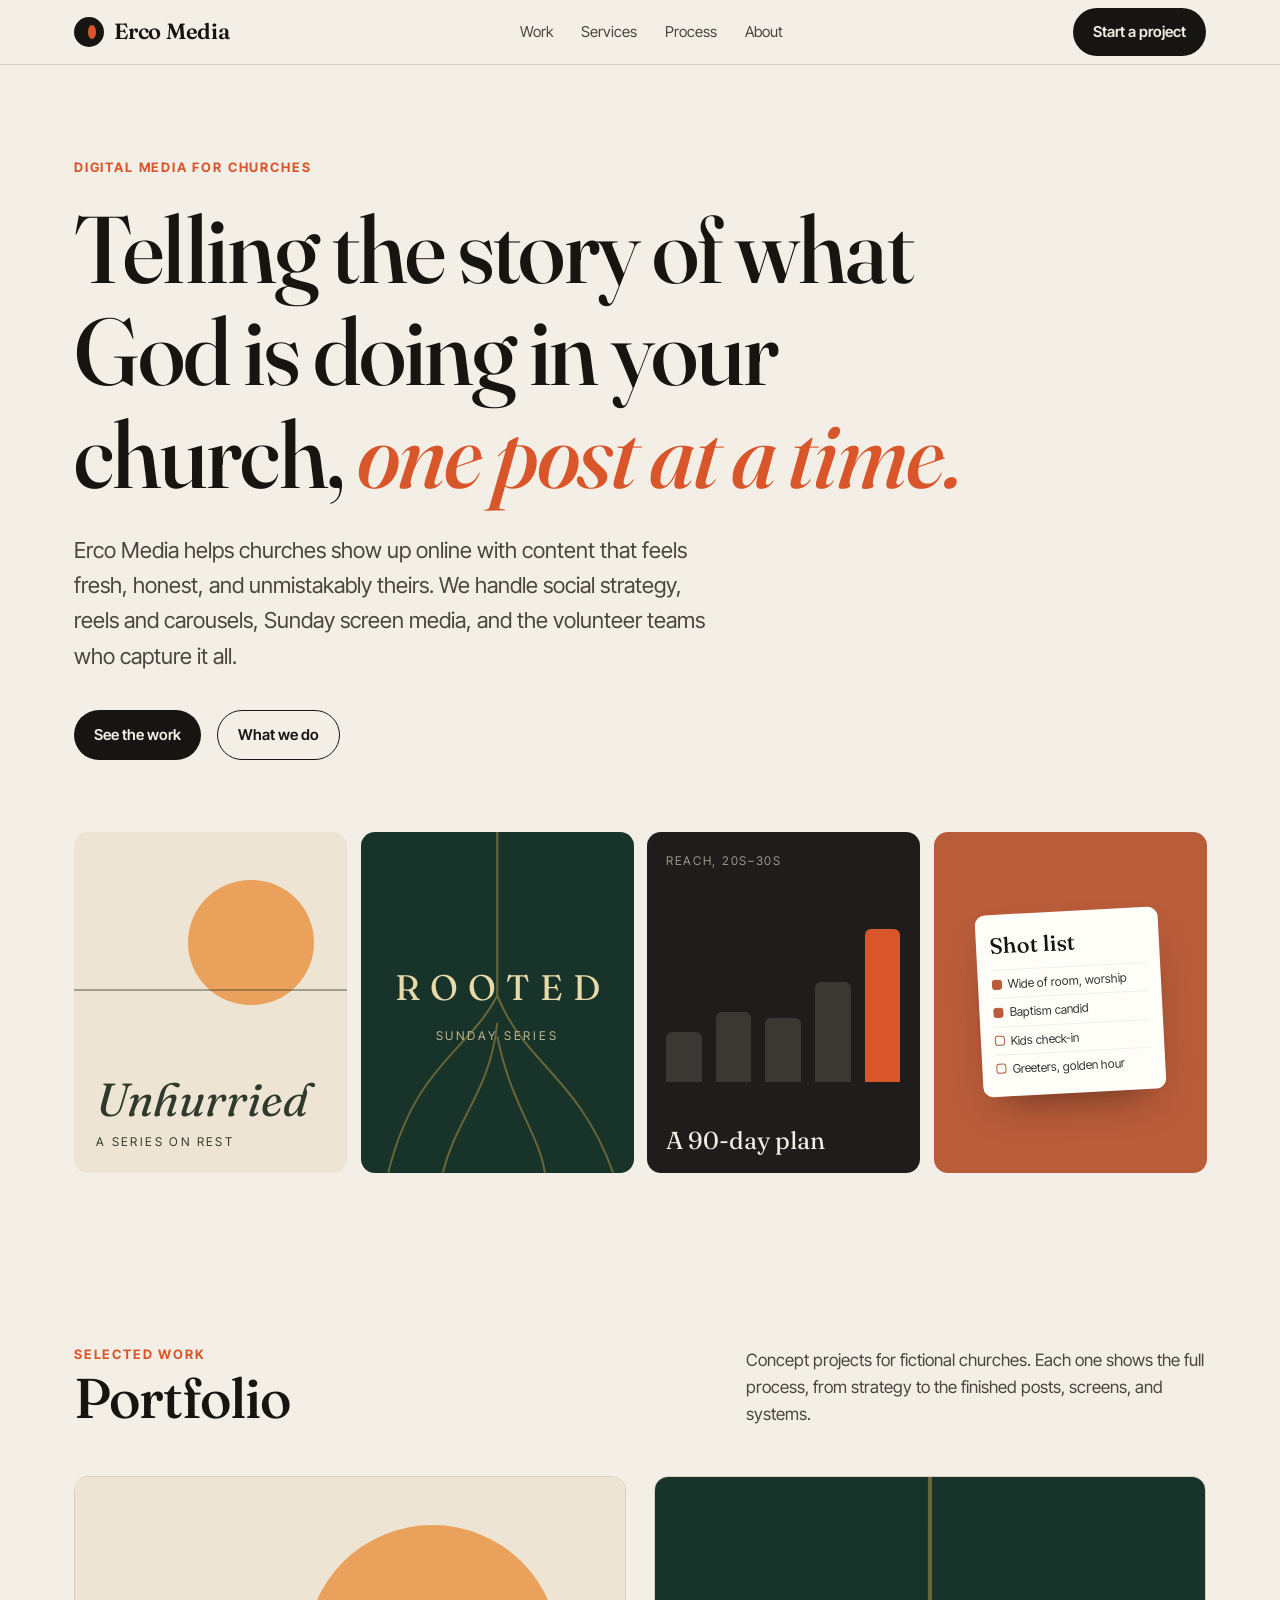
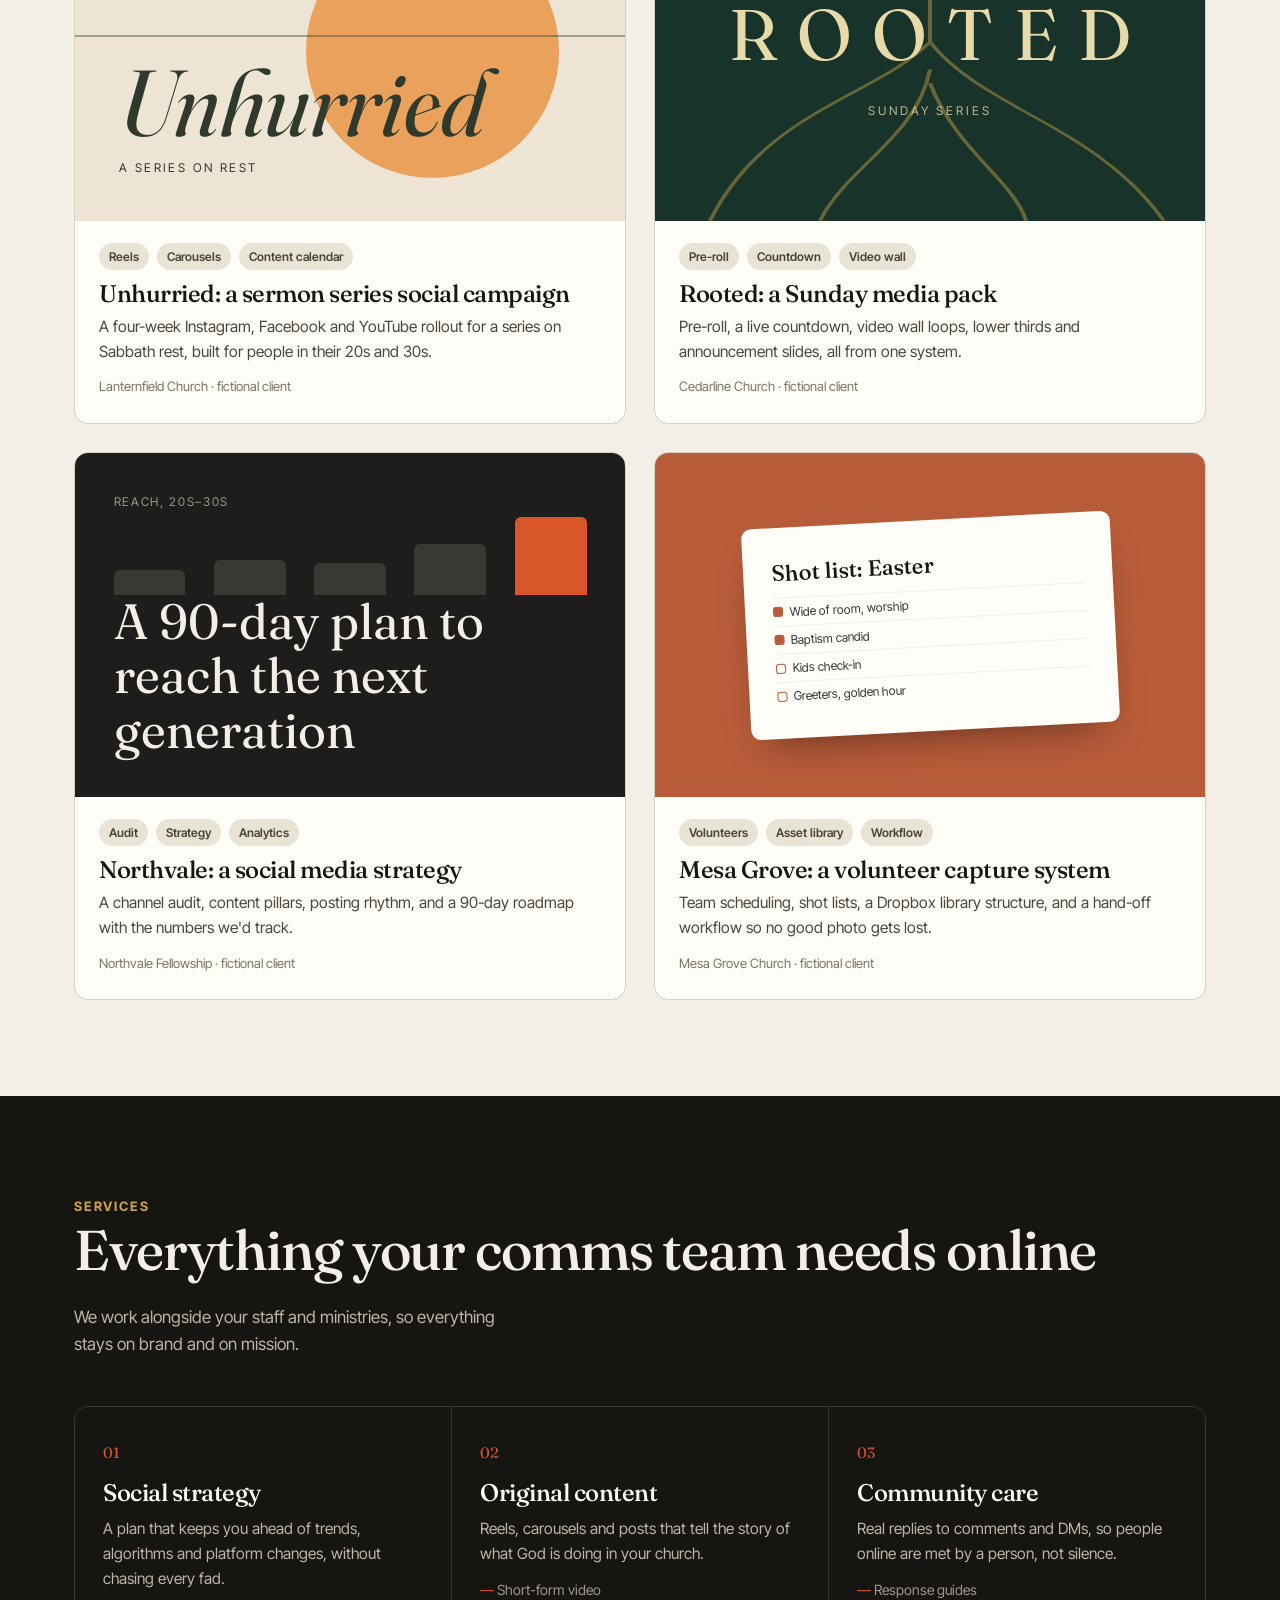
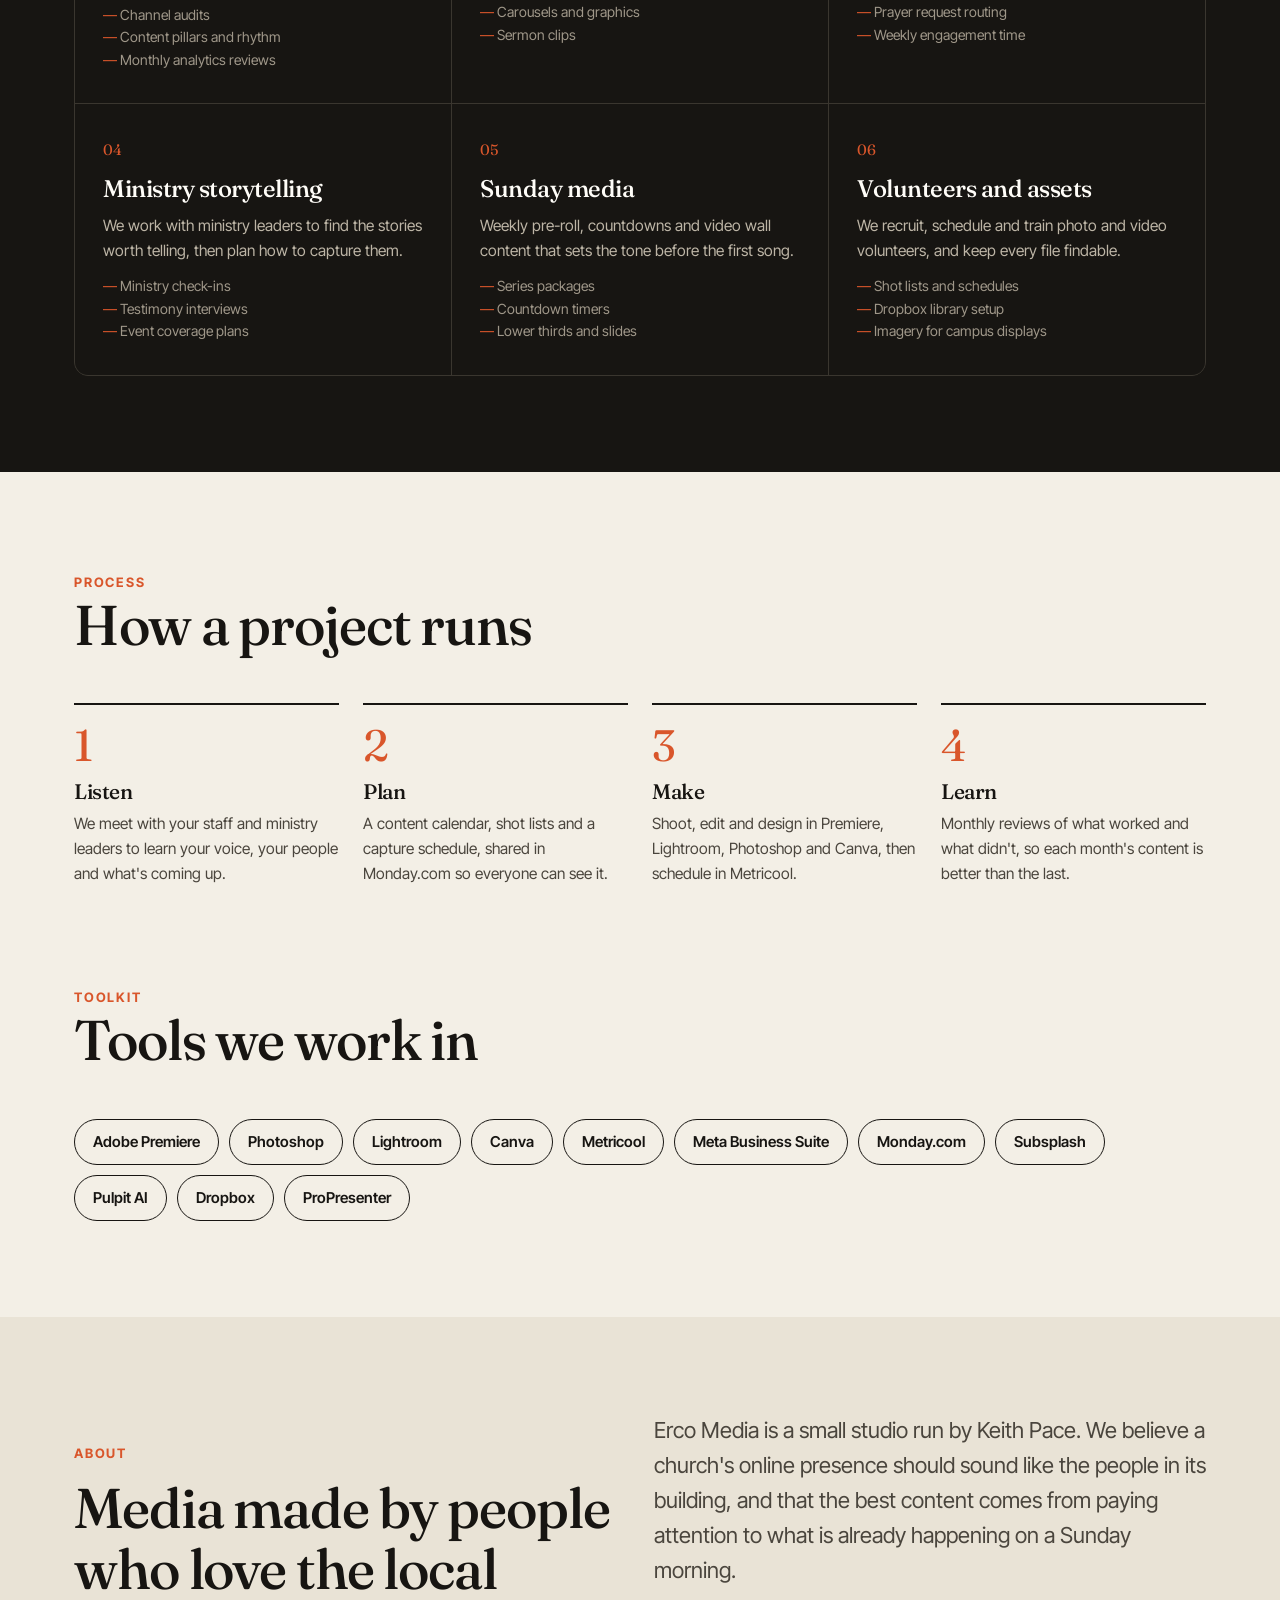
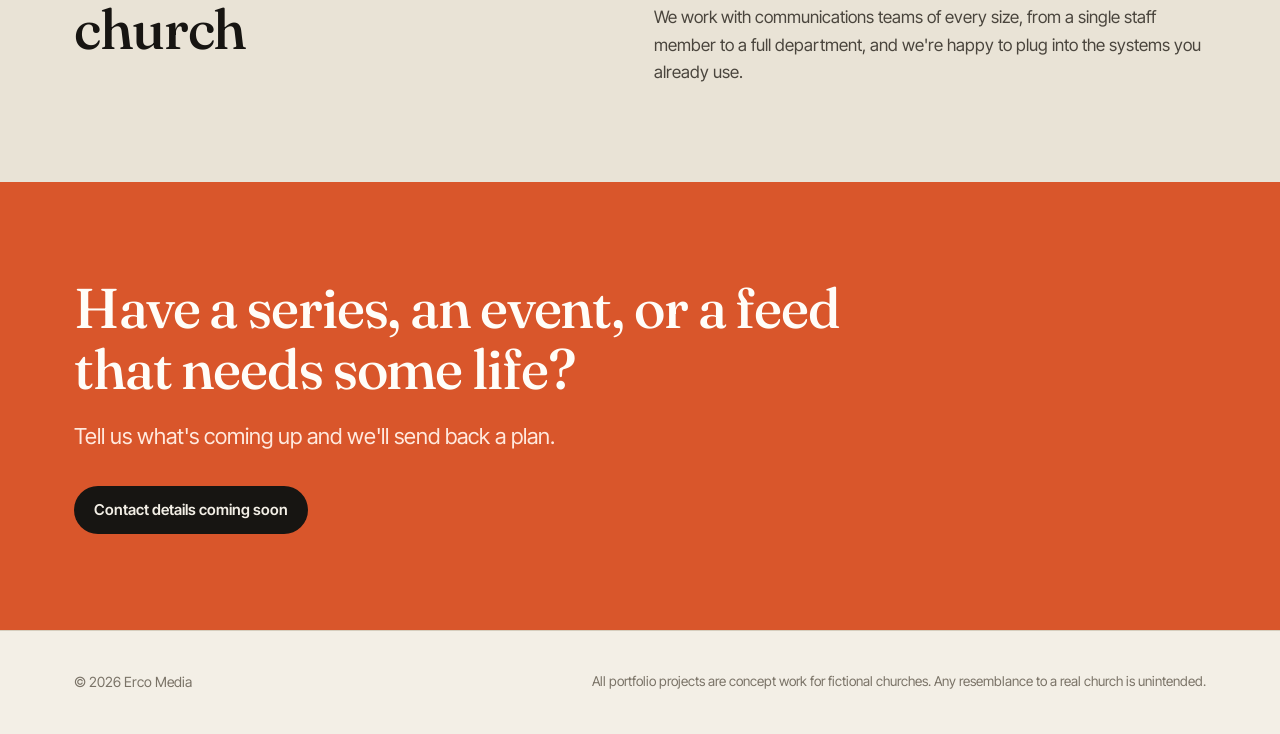
==== index.html @ a0b57ded "Add files via upload" ====
<!doctype html>
<html lang="en">
<head>
<meta charset="utf-8">
<meta name="viewport" content="width=device-width, initial-scale=1">
<title>Erco Media — Digital Media for Churches</title>
<meta name="description" content="Erco Media is a church digital media studio: social strategy, reels and carousels, Sunday screen media, photography, and volunteer capture teams.">
<link rel="preconnect" href="https://fonts.googleapis.com">
<link rel="preconnect" href="https://fonts.gstatic.com" crossorigin>
<link href="https://fonts.googleapis.com/css2?family=Fraunces:ital,opsz,wght@0,9..144,300..700;1,9..144,300..700&family=Inter+Tight:wght@400;500;600;700&display=swap" rel="stylesheet">
<link rel="stylesheet" href="styles.css">
<style>
/* thumbnail art */
.art-unhurried{background:#EDE4D3;display:flex;flex-direction:column;justify-content:flex-end;padding:8%;color:#2F3A2C}
.art-unhurried .sun{position:absolute;width:46%;aspect-ratio:1;border-radius:50%;background:#E9A15B;top:14%;right:12%}
.art-unhurried .hz{position:absolute;left:0;right:0;top:46%;height:2px;background:#2F3A2C;opacity:.4}
.hero-strip .tile,.card .thumb{container-type:inline-size}
.art-unhurried .t{font-family:var(--serif);font-style:italic;font-size:17cqw;line-height:1;position:relative}
.art-unhurried small{font-size:12px;letter-spacing:.2em;text-transform:uppercase;position:relative;margin-top:8px}

.art-rooted{background:#18332A;color:#E8D9A8;display:flex;align-items:center;justify-content:center;flex-direction:column}
.art-rooted .t{font-family:var(--serif);font-size:13cqw;letter-spacing:.28em;padding-left:.28em;position:relative}
.art-rooted svg{position:absolute;inset:0;width:100%;height:100%;opacity:.45}
.art-rooted small{position:relative;font-size:12px;letter-spacing:.24em;text-transform:uppercase;opacity:.8;margin-top:10px}

.art-strategy{background:#1E1D1B;color:#F3EFE6;padding:7%;display:flex;flex-direction:column;justify-content:space-between}
.art-strategy .bars{display:flex;align-items:flex-end;gap:6%;height:55%}
.art-strategy .bars i{flex:1;background:#3A3833;border-radius:6px 6px 0 0}
.art-strategy .bars i.hi{background:var(--ember)}
.art-strategy .t{font-family:var(--serif);font-size:9cqw;line-height:1.1}
.art-strategy small{color:#9F9789;font-size:12px;letter-spacing:.14em;text-transform:uppercase}

.art-capture{background:#B95C3A;padding:7%;display:flex;align-items:center;justify-content:center}
.art-capture .sheet{background:#FFFDF8;border-radius:10px;width:78%;padding:6%;transform:rotate(-3deg);box-shadow:0 20px 40px -20px rgba(0,0,0,.5);font-size:clamp(9px,1vw,12px);color:#333}
.art-capture .sheet b{display:block;font-family:var(--serif);font-size:clamp(14px,1.8vw,22px);font-weight:500;margin-bottom:6px;color:#171512}
.art-capture .row{display:flex;gap:6px;align-items:center;padding:4px 0;border-top:1px solid #eee}
.art-capture .box{width:10px;height:10px;border:1.5px solid #B95C3A;border-radius:3px;flex:none}
.art-capture .box.on{background:#B95C3A}
.hero-strip .tile .art-unhurried,.hero-strip .tile .art-rooted,.hero-strip .tile .art-strategy,.hero-strip .tile .art-capture,
.card .thumb>div{position:absolute;inset:0}
</style>
</head>
<body>

<nav class="nav">
  <div class="wrap">
    <a class="logo" href="index.html"><span class="logo-mark"></span>Erco Media</a>
    <ul class="nav-links">
      <li><a href="#work">Work</a></li>
      <li><a href="#services">Services</a></li>
      <li><a href="#process">Process</a></li>
      <li><a href="#about">About</a></li>
    </ul>
    <a class="btn" href="#contact">Start a project</a>
  </div>
</nav>

<header class="hero">
  <div class="wrap">
    <span class="eyebrow">Digital media for churches</span>
    <h1>Telling the story of what God is doing in your church, <em class="ital">one post at a time.</em></h1>
    <p class="lede">Erco Media helps churches show up online with content that feels fresh, honest, and unmistakably theirs. We handle social strategy, reels and carousels, Sunday screen media, and the volunteer teams who capture it all.</p>
    <div class="hero-row">
      <a class="btn" href="#work">See the work</a>
      <a class="btn ghost" href="#services">What we do</a>
    </div>

    <div class="hero-strip" aria-hidden="true">
      <div class="tile"><div class="art-unhurried"><span class="sun"></span><span class="hz"></span><span class="t">Unhurried</span><small>A series on rest</small></div></div>
      <div class="tile"><div class="art-rooted"><svg viewBox="0 0 200 250" preserveAspectRatio="none"><path d="M100 0 V120 M100 120 C80 160 40 170 20 250 M100 120 C120 170 160 180 185 250 M100 140 C95 190 70 210 60 250 M100 150 C110 200 130 220 135 250" stroke="#C9A24A" fill="none" stroke-width="1.5"/></svg><span class="t">ROOTED</span><small>Sunday series</small></div></div>
      <div class="tile"><div class="art-strategy"><small>Reach, 20s–30s</small><div class="bars"><i style="height:30%"></i><i style="height:42%"></i><i style="height:38%"></i><i style="height:60%"></i><i class="hi" style="height:92%"></i></div><span class="t">A 90-day plan</span></div></div>
      <div class="tile"><div class="art-capture"><div class="sheet"><b>Shot list</b><div class="row"><span class="box on"></span>Wide of room, worship</div><div class="row"><span class="box on"></span>Baptism candid</div><div class="row"><span class="box"></span>Kids check-in</div><div class="row"><span class="box"></span>Greeters, golden hour</div></div></div></div>
    </div>
  </div>
</header>

<section id="work">
  <div class="wrap">
    <div class="sec-head">
      <div>
        <span class="eyebrow">Selected work</span>
        <h2>Portfolio</h2>
      </div>
      <p>Concept projects for fictional churches. Each one shows the full process, from strategy to the finished posts, screens, and systems.</p>
    </div>

    <div class="work-grid">
      <a class="card" href="unhurried.html">
        <div class="thumb"><div class="art-unhurried"><span class="sun"></span><span class="hz"></span><span class="t">Unhurried</span><small>A series on rest</small></div></div>
        <div class="body">
          <div class="tags"><span class="tag">Reels</span><span class="tag">Carousels</span><span class="tag">Content calendar</span></div>
          <h3>Unhurried: a sermon series social campaign</h3>
          <p>A four-week Instagram, Facebook and YouTube rollout for a series on Sabbath rest, built for people in their 20s and 30s.</p>
          <p class="client">Lanternfield Church · fictional client</p>
        </div>
      </a>
      <a class="card" href="rooted.html">
        <div class="thumb"><div class="art-rooted"><svg viewBox="0 0 200 250" preserveAspectRatio="none"><path d="M100 0 V120 M100 120 C80 160 40 170 20 250 M100 120 C120 170 160 180 185 250 M100 140 C95 190 70 210 60 250 M100 150 C110 200 130 220 135 250" stroke="#C9A24A" fill="none" stroke-width="1.5"/></svg><span class="t">ROOTED</span><small>Sunday series</small></div></div>
        <div class="body">
          <div class="tags"><span class="tag">Pre-roll</span><span class="tag">Countdown</span><span class="tag">Video wall</span></div>
          <h3>Rooted: a Sunday media pack</h3>
          <p>Pre-roll, a live countdown, video wall loops, lower thirds and announcement slides, all from one system.</p>
          <p class="client">Cedarline Church · fictional client</p>
        </div>
      </a>
      <a class="card" href="northvale-strategy.html">
        <div class="thumb"><div class="art-strategy"><small>Reach, 20s–30s</small><div class="bars"><i style="height:30%"></i><i style="height:42%"></i><i style="height:38%"></i><i style="height:60%"></i><i class="hi" style="height:92%"></i></div><span class="t">A 90-day plan to reach the next generation</span></div></div>
        <div class="body">
          <div class="tags"><span class="tag">Audit</span><span class="tag">Strategy</span><span class="tag">Analytics</span></div>
          <h3>Northvale: a social media strategy</h3>
          <p>A channel audit, content pillars, posting rhythm, and a 90-day roadmap with the numbers we'd track.</p>
          <p class="client">Northvale Fellowship · fictional client</p>
        </div>
      </a>
      <a class="card" href="mesa-grove-capture.html">
        <div class="thumb"><div class="art-capture"><div class="sheet"><b>Shot list: Easter</b><div class="row"><span class="box on"></span>Wide of room, worship</div><div class="row"><span class="box on"></span>Baptism candid</div><div class="row"><span class="box"></span>Kids check-in</div><div class="row"><span class="box"></span>Greeters, golden hour</div></div></div></div>
        <div class="body">
          <div class="tags"><span class="tag">Volunteers</span><span class="tag">Asset library</span><span class="tag">Workflow</span></div>
          <h3>Mesa Grove: a volunteer capture system</h3>
          <p>Team scheduling, shot lists, a Dropbox library structure, and a hand-off workflow so no good photo gets lost.</p>
          <p class="client">Mesa Grove Church · fictional client</p>
        </div>
      </a>
    </div>
  </div>
</section>

<section id="services" class="services">
  <div class="wrap">
    <div class="sec-head">
      <div>
        <span class="eyebrow">Services</span>
        <h2>Everything your comms team needs online</h2>
      </div>
      <p>We work alongside your staff and ministries, so everything stays on brand and on mission.</p>
    </div>
    <div class="svc-grid">
      <div class="svc"><span class="num">01</span><h3>Social strategy</h3><p>A plan that keeps you ahead of trends, algorithms and platform changes, without chasing every fad.</p><ul><li>Channel audits</li><li>Content pillars and rhythm</li><li>Monthly analytics reviews</li></ul></div>
      <div class="svc"><span class="num">02</span><h3>Original content</h3><p>Reels, carousels and posts that tell the story of what God is doing in your church.</p><ul><li>Short-form video</li><li>Carousels and graphics</li><li>Sermon clips</li></ul></div>
      <div class="svc"><span class="num">03</span><h3>Community care</h3><p>Real replies to comments and DMs, so people online are met by a person, not silence.</p><ul><li>Response guides</li><li>Prayer request routing</li><li>Weekly engagement time</li></ul></div>
      <div class="svc"><span class="num">04</span><h3>Ministry storytelling</h3><p>We work with ministry leaders to find the stories worth telling, then plan how to capture them.</p><ul><li>Ministry check-ins</li><li>Testimony interviews</li><li>Event coverage plans</li></ul></div>
      <div class="svc"><span class="num">05</span><h3>Sunday media</h3><p>Weekly pre-roll, countdowns and video wall content that sets the tone before the first song.</p><ul><li>Series packages</li><li>Countdown timers</li><li>Lower thirds and slides</li></ul></div>
      <div class="svc"><span class="num">06</span><h3>Volunteers and assets</h3><p>We recruit, schedule and train photo and video volunteers, and keep every file findable.</p><ul><li>Shot lists and schedules</li><li>Dropbox library setup</li><li>Imagery for campus displays</li></ul></div>
    </div>
  </div>
</section>

<section id="process">
  <div class="wrap">
    <div class="sec-head">
      <div>
        <span class="eyebrow">Process</span>
        <h2>How a project runs</h2>
      </div>
    </div>
    <div class="steps">
      <div class="step"><b>1</b><h3>Listen</h3><p>We meet with your staff and ministry leaders to learn your voice, your people and what's coming up.</p></div>
      <div class="step"><b>2</b><h3>Plan</h3><p>A content calendar, shot lists and a capture schedule, shared in Monday.com so everyone can see it.</p></div>
      <div class="step"><b>3</b><h3>Make</h3><p>Shoot, edit and design in Premiere, Lightroom, Photoshop and Canva, then schedule in Metricool.</p></div>
      <div class="step"><b>4</b><h3>Learn</h3><p>Monthly reviews of what worked and what didn't, so each month's content is better than the last.</p></div>
    </div>
  </div>
</section>

<section style="padding-top:0">
  <div class="wrap">
    <div class="sec-head"><div><span class="eyebrow">Toolkit</span><h2>Tools we work in</h2></div></div>
    <div class="tools">
      <span class="tool">Adobe Premiere</span><span class="tool">Photoshop</span><span class="tool">Lightroom</span><span class="tool">Canva</span><span class="tool">Metricool</span><span class="tool">Meta Business Suite</span><span class="tool">Monday.com</span><span class="tool">Subsplash</span><span class="tool">Pulpit AI</span><span class="tool">Dropbox</span><span class="tool">ProPresenter</span>
    </div>
  </div>
</section>

<section id="about" style="background:var(--paper-2)">
  <div class="wrap two" style="align-items:center">
    <div>
      <span class="eyebrow">About</span>
      <h2 style="margin-top:12px">Media made by people who love the local church</h2>
    </div>
    <div>
      <p class="lede">Erco Media is a small studio run by Keith Pace. We believe a church's online presence should sound like the people in its building, and that the best content comes from paying attention to what is already happening on a Sunday morning.</p>
      <p style="margin-top:16px;color:var(--ink-2)">We work with communications teams of every size, from a single staff member to a full department, and we're happy to plug into the systems you already use.</p>
    </div>
  </div>
</section>

<section id="contact" class="contact">
  <div class="wrap">
    <h2>Have a series, an event, or a feed that needs some life?</h2>
    <p class="lede" style="color:#FFE9DE;margin:20px 0 32px">Tell us what's coming up and we'll send back a plan.</p>
    <a class="btn" href="#contact">Contact details coming soon</a>
  </div>
</section>

<footer>
  <div class="wrap">
    <span>© 2026 Erco Media</span>
    <p class="disclaimer">All portfolio projects are concept work for fictional churches. Any resemblance to a real church is unintended.</p>
  </div>
</footer>

</body>
</html>
---- styles.css ----
/* Erco Media — shared styles */
:root{
  --paper:#F3EFE6;
  --paper-2:#E9E3D6;
  --ink:#171512;
  --ink-2:#4A453D;
  --muted:#7A7367;
  --line:#D6CEBE;
  --ember:#D9562B;
  --ember-dk:#B3401B;
  --teal:#1F4E4A;
  --gold:#C9A24A;
  --white:#FFFDF8;
  --serif:"Fraunces", Georgia, "Times New Roman", serif;
  --sans:"Inter Tight", "Inter", system-ui, -apple-system, "Segoe UI", sans-serif;
  --max:1180px;
  --r:14px;
}
*{box-sizing:border-box;margin:0;padding:0}
html{scroll-behavior:smooth}
body{background:var(--paper);color:var(--ink);font-family:var(--sans);font-size:17px;line-height:1.6;-webkit-font-smoothing:antialiased;overflow-x:hidden}
img,svg{display:block;max-width:100%}
a{color:inherit}
.wrap{max-width:var(--max);margin:0 auto;padding:0 24px}
@media (max-width:600px){.wrap{padding:0 16px}}

/* nav */
.nav{position:sticky;top:0;z-index:50;background:rgba(243,239,230,.92);backdrop-filter:blur(8px);border-bottom:1px solid var(--line)}
.nav .wrap{display:flex;align-items:center;justify-content:space-between;height:64px;gap:16px}
.logo{display:flex;align-items:center;gap:10px;text-decoration:none;font-family:var(--serif);font-weight:600;font-size:22px;letter-spacing:-.01em}
.logo-mark{width:30px;height:30px;border-radius:50%;background:var(--ink);position:relative;flex:none}
.logo-mark::after{content:"";position:absolute;inset:8px 8px 8px 14px;border-radius:50%;background:var(--ember)}
.nav-links{display:flex;gap:28px;list-style:none;font-size:15px}
.nav-links a{text-decoration:none;color:var(--ink-2)}
.nav-links a:hover{color:var(--ember)}
.btn{display:inline-flex;align-items:center;gap:8px;padding:12px 20px;border-radius:999px;background:var(--ink);color:var(--paper);text-decoration:none;font-weight:600;font-size:15px;border:0;cursor:pointer;transition:background .2s}
.btn:hover{background:var(--ember)}
.btn.ghost{background:transparent;color:var(--ink);border:1.5px solid var(--ink)}
.btn.ghost:hover{background:var(--ink);color:var(--paper)}
@media (max-width:760px){.nav-links{display:none}}

/* type */
.eyebrow{font-size:13px;font-weight:700;letter-spacing:.14em;text-transform:uppercase;color:var(--ember)}
h1,h2,h3{font-family:var(--serif);font-weight:500;letter-spacing:-.02em;line-height:1.08}
h1{font-size:clamp(44px,7.4vw,96px)}
h2{font-size:clamp(34px,4.6vw,56px)}
h3{font-size:24px;line-height:1.2}
.lede{font-size:clamp(18px,2vw,22px);color:var(--ink-2);max-width:640px}
em.ital{font-style:italic;color:var(--ember)}

section{padding:96px 0}
@media (max-width:600px){section{padding:64px 0}}
.sec-head{display:flex;justify-content:space-between;align-items:end;gap:24px;margin-bottom:48px;flex-wrap:wrap}
.sec-head p{max-width:460px;color:var(--ink-2)}

/* hero */
.hero{padding:88px 0 72px}
.hero h1{margin:18px 0 28px;max-width:980px}
.hero-row{display:flex;gap:16px;flex-wrap:wrap;margin-top:36px}
.hero-strip{margin-top:72px;display:grid;grid-template-columns:repeat(4,1fr);gap:14px}
.hero-strip .tile{aspect-ratio:4/5;border-radius:var(--r);overflow:hidden;position:relative}
@media (max-width:760px){.hero-strip{grid-template-columns:repeat(2,1fr)}}

/* services */
.services{background:var(--ink);color:var(--paper)}
.services .eyebrow{color:var(--gold)}
.services .sec-head p{color:#BDB5A6}
.svc-grid{display:grid;grid-template-columns:repeat(3,1fr);gap:1px;background:#3A362F;border:1px solid #3A362F;border-radius:var(--r);overflow:hidden}
.svc{background:var(--ink);padding:32px 28px}
.svc .num{font-family:var(--serif);color:var(--ember);font-size:15px}
.svc h3{margin:12px 0 10px;color:var(--white)}
.svc p{color:#BDB5A6;font-size:15.5px}
.svc ul{margin-top:12px;list-style:none;font-size:14px;color:#9F9789}
.svc li::before{content:"— ";color:var(--ember)}
@media (max-width:900px){.svc-grid{grid-template-columns:1fr 1fr}}
@media (max-width:600px){.svc-grid{grid-template-columns:1fr}}

/* work grid */
.work-grid{display:grid;grid-template-columns:repeat(2,1fr);gap:28px}
.card{text-decoration:none;display:block;border-radius:var(--r);overflow:hidden;background:var(--white);border:1px solid var(--line);transition:transform .25s, box-shadow .25s}
.card:hover{transform:translateY(-4px);box-shadow:0 18px 40px -20px rgba(23,21,18,.35)}
.card .thumb{aspect-ratio:16/10;position:relative;overflow:hidden}
.card .body{padding:22px 24px 26px}
.card .tags{display:flex;gap:8px;flex-wrap:wrap;margin-bottom:10px}
.tag{font-size:12px;font-weight:600;padding:4px 10px;border-radius:999px;background:var(--paper-2);color:var(--ink-2)}
.card h3{margin-bottom:6px}
.card p{color:var(--ink-2);font-size:15.5px}
.card .client{font-size:13px;color:var(--muted);margin-top:12px}
@media (max-width:800px){.work-grid{grid-template-columns:1fr}}

/* tools */
.tools{display:flex;flex-wrap:wrap;gap:10px}
.tool{padding:10px 18px;border:1.5px solid var(--ink);border-radius:999px;font-weight:600;font-size:15px}

/* process */
.steps{display:grid;grid-template-columns:repeat(4,1fr);gap:24px;counter-reset:s}
.step{border-top:2px solid var(--ink);padding-top:18px}
.step b{font-family:var(--serif);font-size:44px;font-weight:400;color:var(--ember);display:block;line-height:1}
.step h3{margin:12px 0 8px;font-size:21px}
.step p{color:var(--ink-2);font-size:15.5px}
@media (max-width:900px){.steps{grid-template-columns:1fr 1fr}}
@media (max-width:520px){.steps{grid-template-columns:1fr}}

/* contact */
.contact{background:var(--ember);color:var(--white)}
.contact h2{max-width:800px}
.contact .btn{background:var(--ink)}
.contact .btn:hover{background:var(--white);color:var(--ink)}

footer{padding:40px 0;font-size:14px;color:var(--muted);border-top:1px solid var(--line)}
footer .wrap{display:flex;justify-content:space-between;gap:16px;flex-wrap:wrap}
.disclaimer{font-size:13.5px;color:var(--muted);max-width:720px}

/* ---------- case study pages ---------- */
.case-hero{padding:72px 0 48px;border-bottom:1px solid var(--line)}
.case-hero h1{font-size:clamp(40px,6vw,76px);margin:14px 0 22px}
.back{font-size:14px;text-decoration:none;color:var(--muted)}
.back:hover{color:var(--ember)}
.meta{display:grid;grid-template-columns:repeat(4,1fr);gap:20px;margin-top:40px;padding-top:28px;border-top:1px solid var(--line)}
.meta div span{display:block;font-size:12px;font-weight:700;letter-spacing:.12em;text-transform:uppercase;color:var(--muted);margin-bottom:4px}
.meta div{font-size:15.5px}
@media (max-width:700px){.meta{grid-template-columns:1fr 1fr}}
.concept-badge{display:inline-block;margin-top:22px;font-size:13px;padding:6px 12px;border:1px dashed var(--muted);border-radius:8px;color:var(--ink-2)}

.block{padding:72px 0;border-bottom:1px solid var(--line)}
.block-head{display:grid;grid-template-columns:280px 1fr;gap:40px;margin-bottom:36px}
.block-head h2{font-size:clamp(28px,3.4vw,40px)}
.block-head p{color:var(--ink-2);max-width:620px}
@media (max-width:820px){.block-head{grid-template-columns:1fr;gap:12px}}
.note{font-size:14px;color:var(--muted);margin-top:14px}

.scroller{display:flex;gap:16px;overflow-x:auto;padding-bottom:12px;scroll-snap-type:x mandatory}
.scroller>*{scroll-snap-align:start;flex:none}

.two{display:grid;grid-template-columns:1fr 1fr;gap:28px}
.three{display:grid;grid-template-columns:repeat(3,1fr);gap:20px}
@media (max-width:820px){.two,.three{grid-template-columns:1fr}}
.panel{background:var(--white);border:1px solid var(--line);border-radius:var(--r);padding:26px}
.panel h3{font-size:20px;margin-bottom:10px}
.panel p,.panel li{font-size:15.5px;color:var(--ink-2)}
.panel ul{padding-left:18px}

table.t{width:100%;border-collapse:collapse;font-size:14.5px;background:var(--white);border-radius:var(--r);overflow:hidden}
table.t th{text-align:left;font-size:12px;letter-spacing:.1em;text-transform:uppercase;color:var(--muted);padding:12px 14px;background:var(--paper-2)}
table.t td{padding:12px 14px;border-top:1px solid var(--line);vertical-align:top}
.tbl-wrap{overflow-x:auto;border:1px solid var(--line);border-radius:var(--r)}

.next-case{padding:72px 0}
.next-case a{text-decoration:none;display:flex;justify-content:space-between;align-items:center;gap:20px;flex-wrap:wrap}
.next-case a:hover h2{color:var(--ember)}

/* phone mock */
.phone{width:280px;border-radius:38px;background:#111;padding:12px;box-shadow:0 30px 60px -30px rgba(0,0,0,.5)}
.phone-screen{border-radius:28px;overflow:hidden;background:#fff;color:#111;font-family:var(--sans)}
.ig-top{display:flex;align-items:center;gap:8px;padding:10px 12px;font-size:12.5px;font-weight:600}
.ig-av{width:26px;height:26px;border-radius:50%;flex:none}
.ig-actions{display:flex;gap:12px;padding:8px 12px 2px;font-size:18px}
.ig-cap{padding:4px 12px 14px;font-size:11.5px;line-height:1.45}
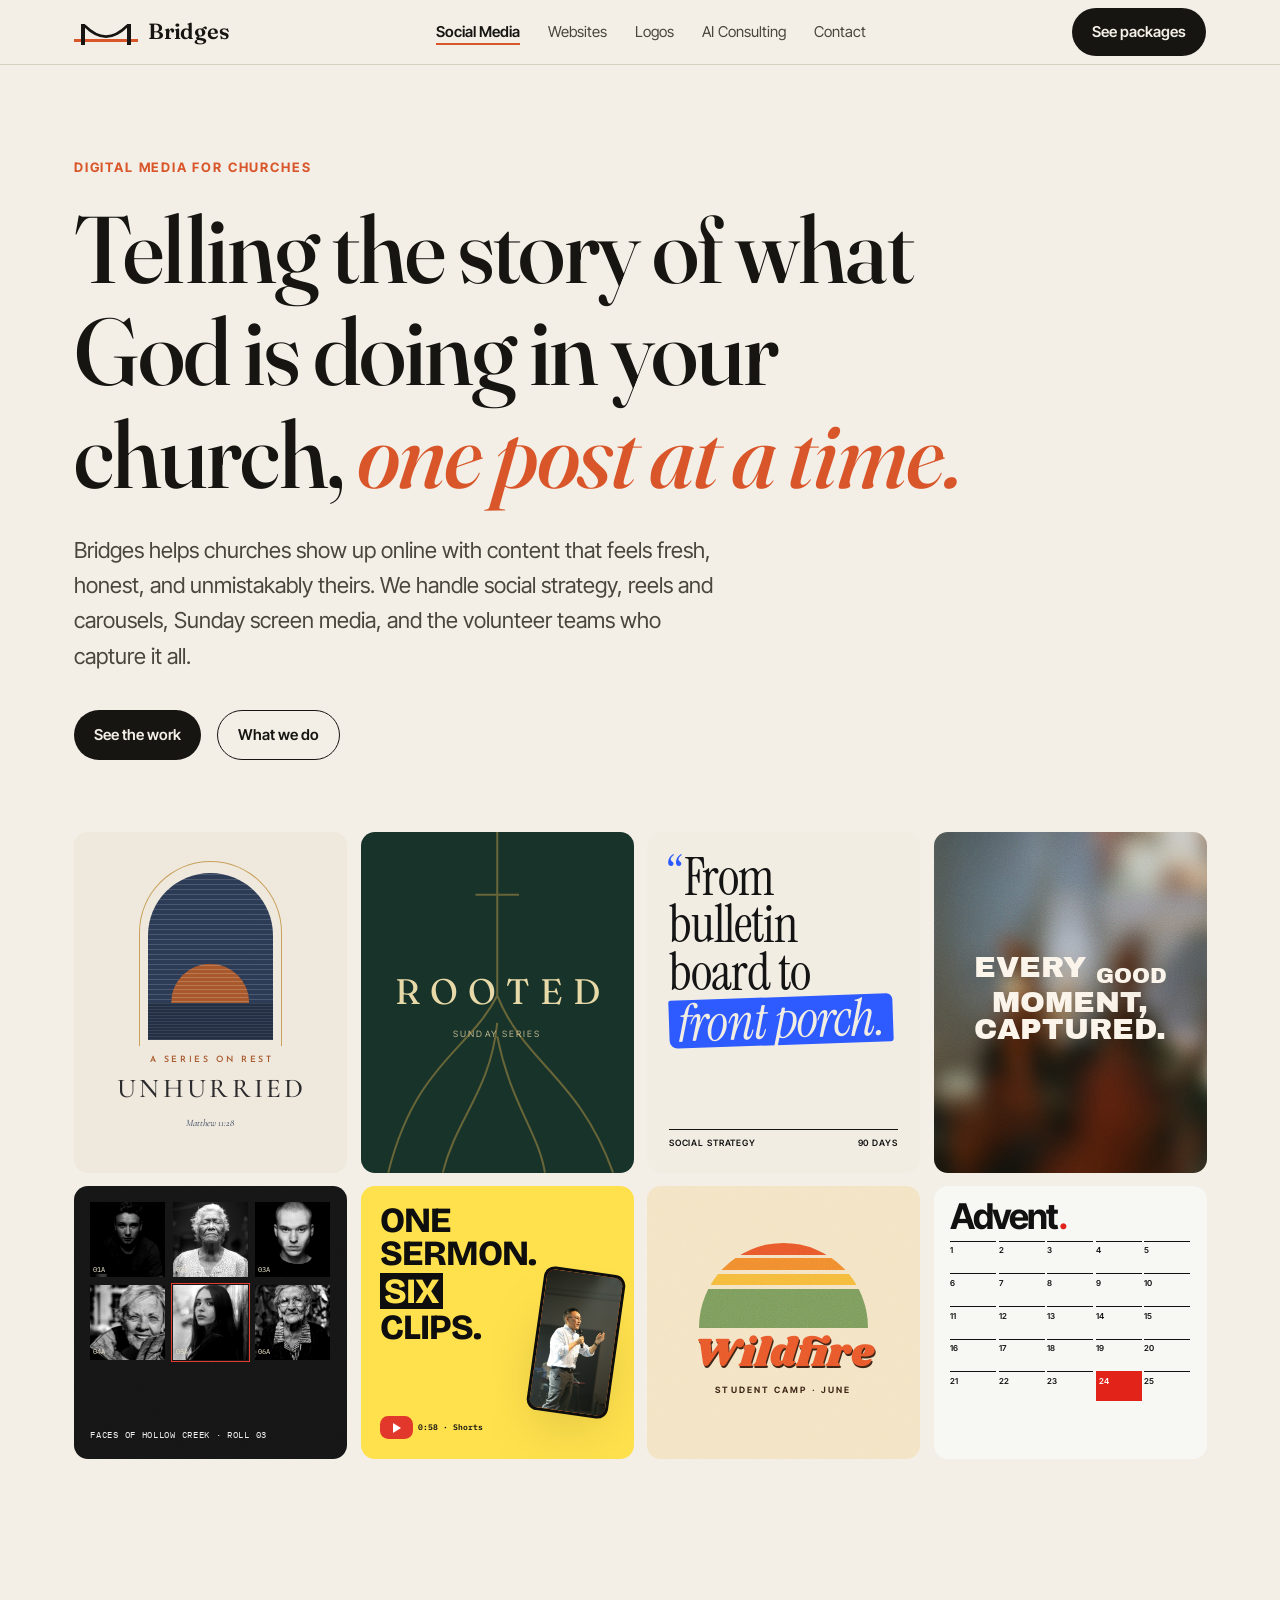
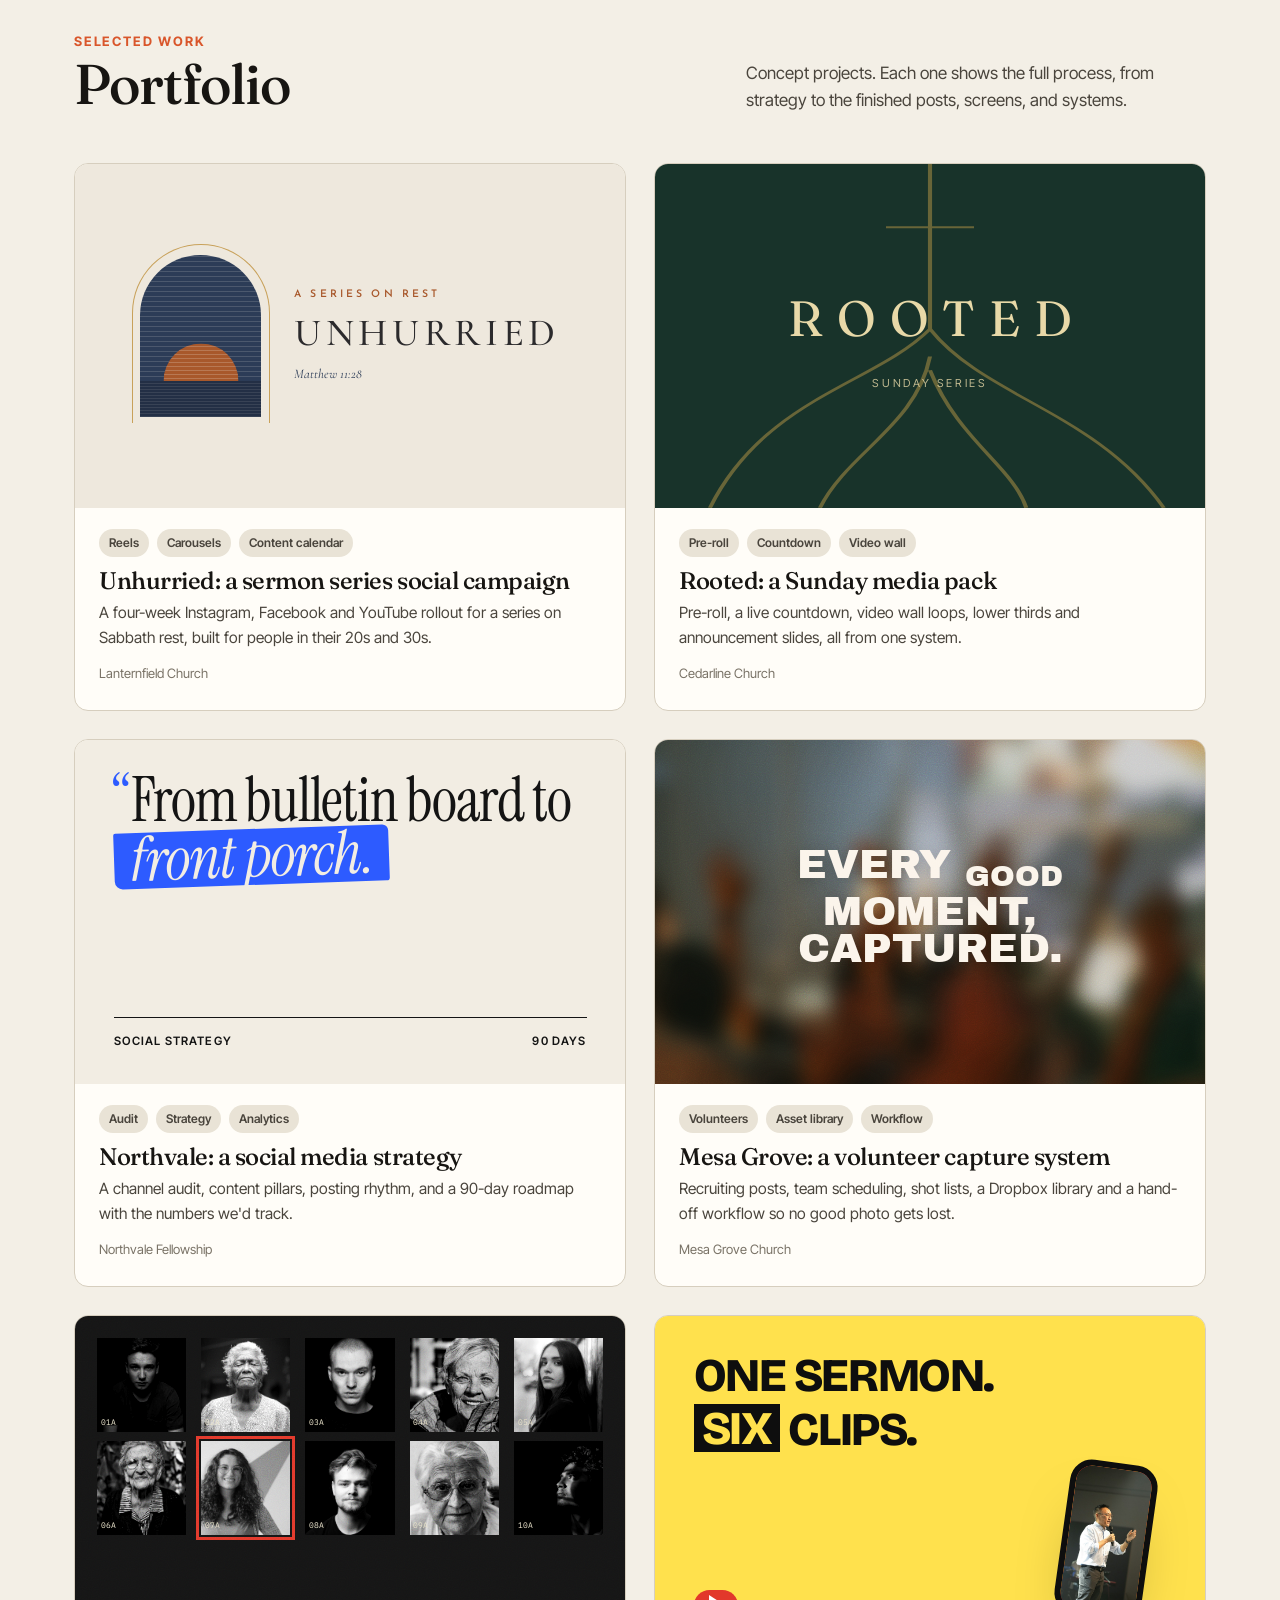
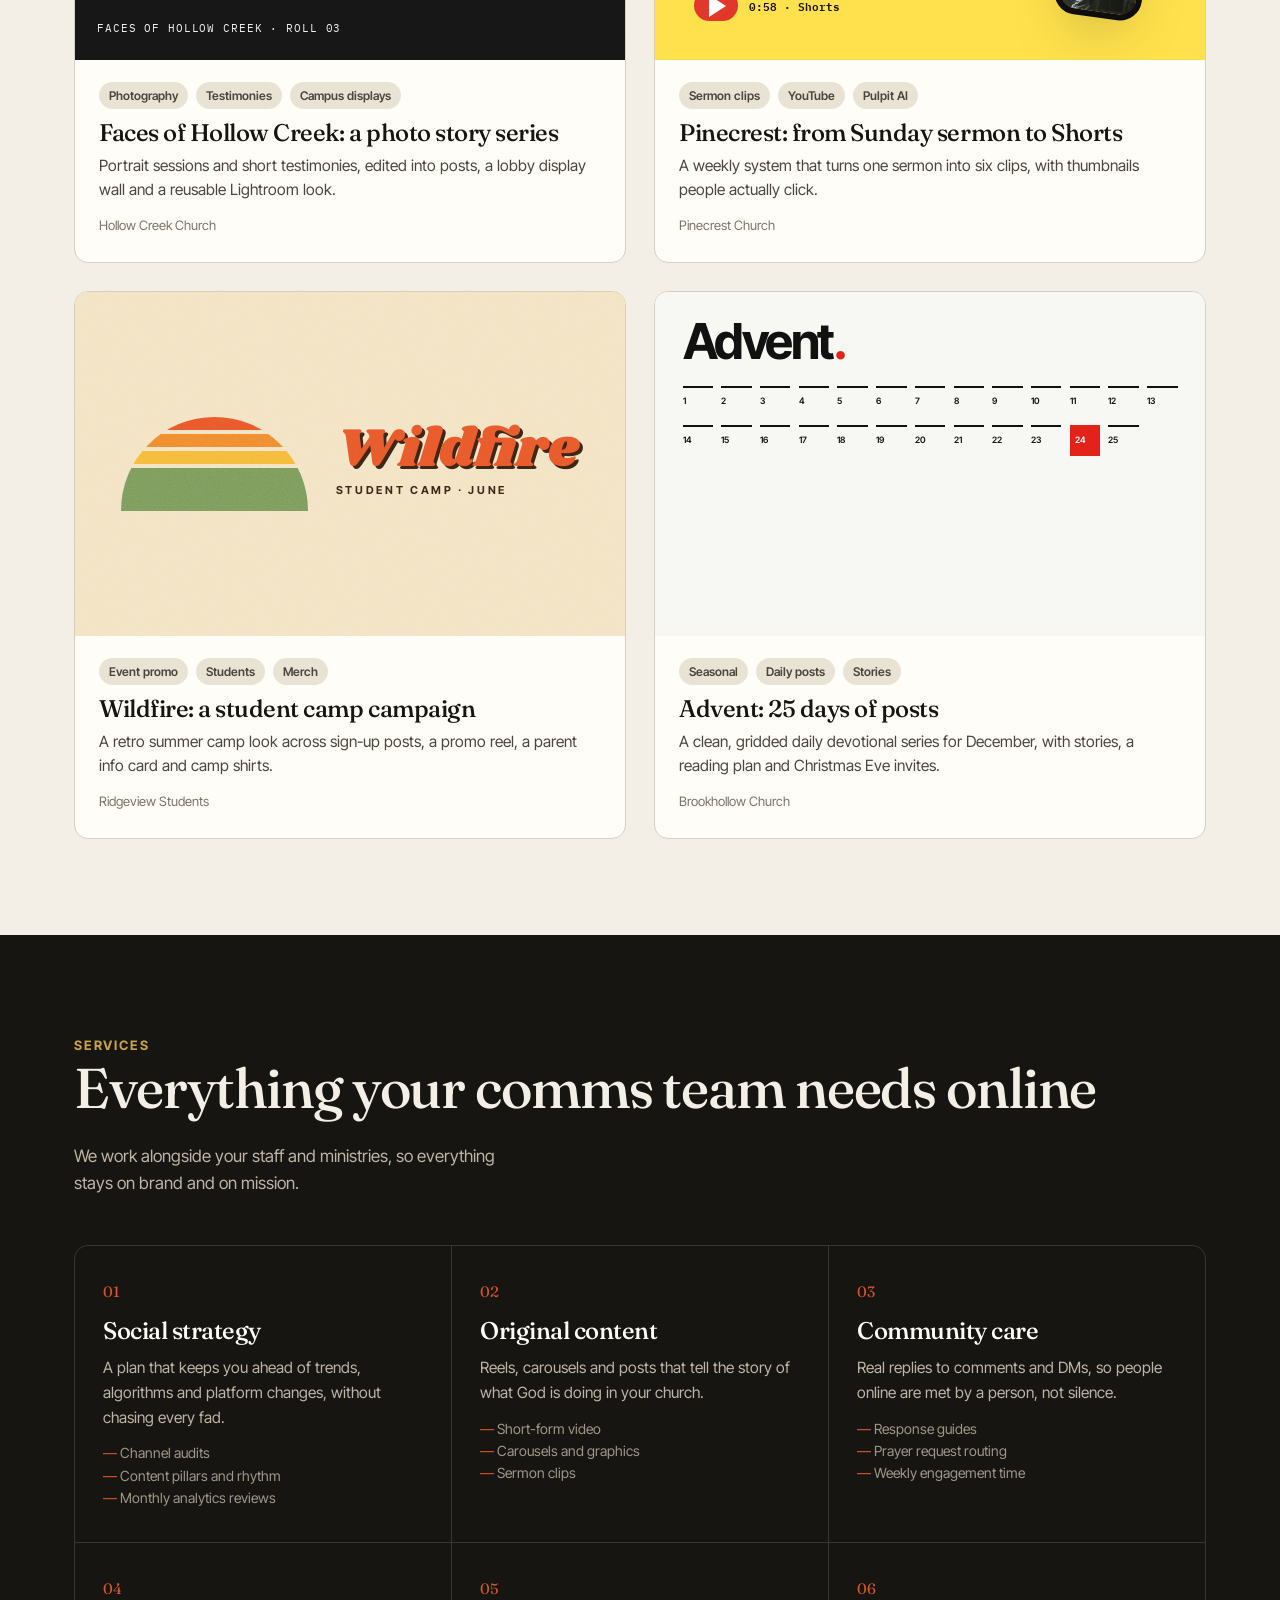
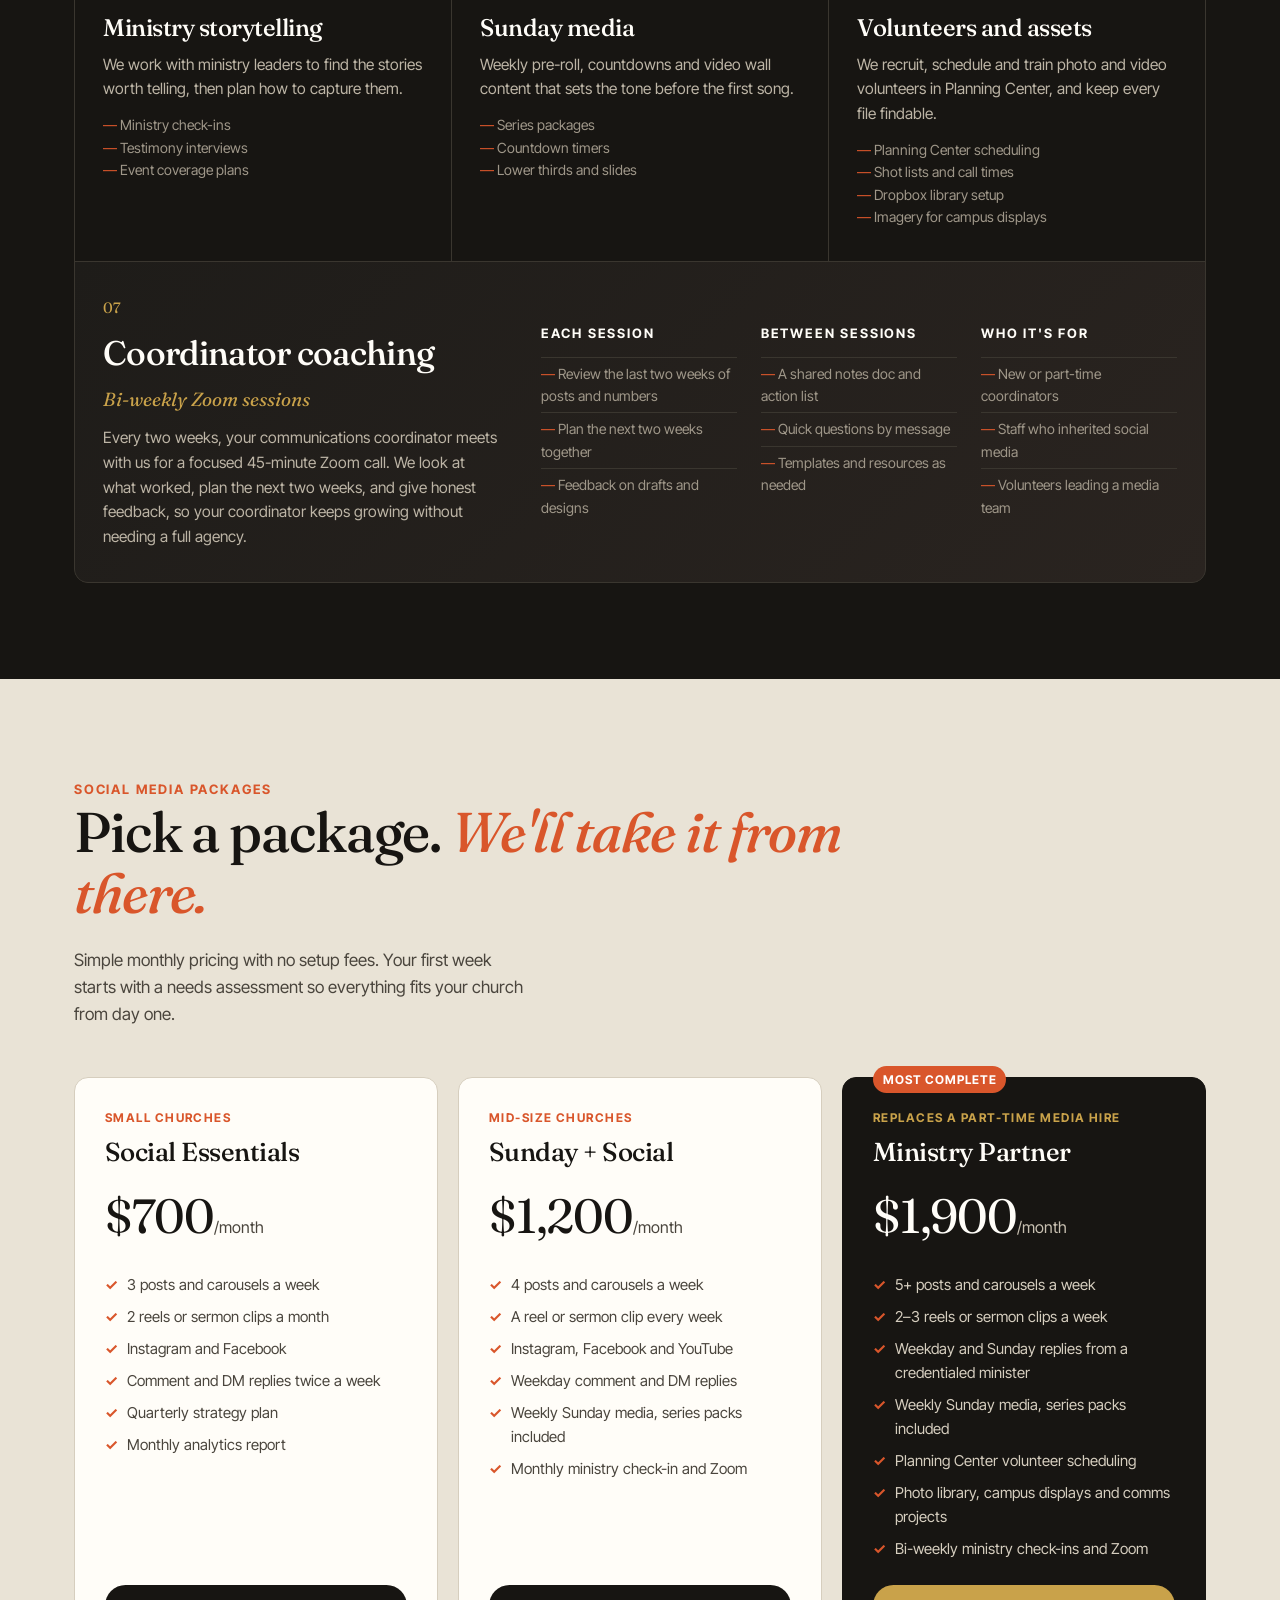
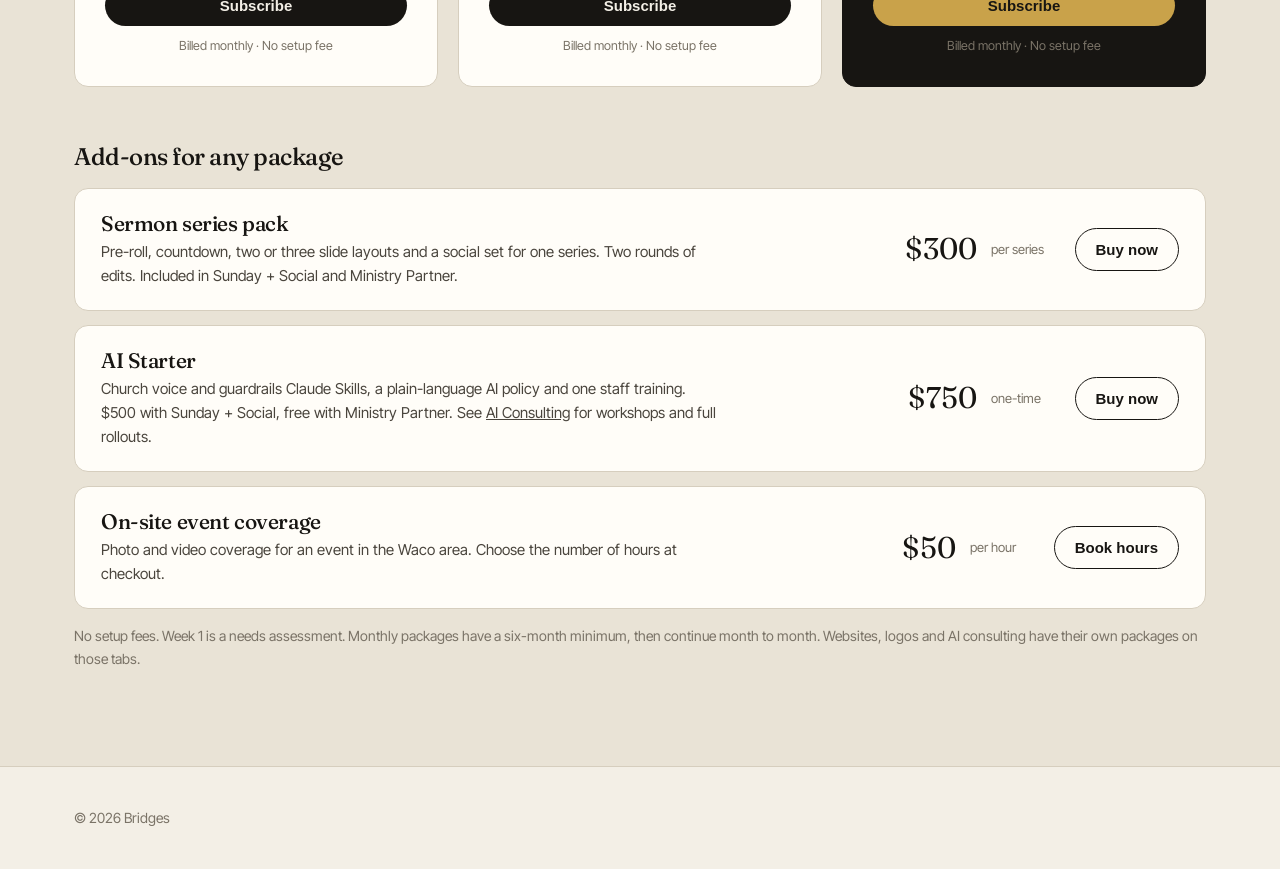
==== commit 1aa8caf9: "Add files via upload" ====
--- a/index.html
+++ b/index.html
@@ -3,55 +3,141 @@
 <head>
 <meta charset="utf-8">
 <meta name="viewport" content="width=device-width, initial-scale=1">
-<title>Erco Media — Digital Media for Churches</title>
-<meta name="description" content="Erco Media is a church digital media studio: social strategy, reels and carousels, Sunday screen media, photography, and volunteer capture teams.">
+<title>Bridges — Media and AI for Churches</title>
+<meta name="description" content="Bridges is a church media and AI studio: social strategy, reels and carousels, Sunday screen media, photography, and volunteer capture teams.">
 <link rel="preconnect" href="https://fonts.googleapis.com">
 <link rel="preconnect" href="https://fonts.gstatic.com" crossorigin>
-<link href="https://fonts.googleapis.com/css2?family=Fraunces:ital,opsz,wght@0,9..144,300..700;1,9..144,300..700&family=Inter+Tight:wght@400;500;600;700&display=swap" rel="stylesheet">
+<link href="https://fonts.googleapis.com/css2?family=Fraunces:ital,opsz,wght@0,9..144,300..700;1,9..144,300..700&family=Inter+Tight:wght@400;500;600;700&family=Cormorant+Garamond:wght@400;500&family=Josefin+Sans:wght@400;600&family=Anton&family=Instrument+Serif:ital@0;1&family=Archivo+Black&family=IBM+Plex+Mono:wght@400;600&family=Bricolage+Grotesque:opsz,wght@12..96,800&family=Shrikhand&display=swap" rel="stylesheet">
 <link rel="stylesheet" href="styles.css">
 <style>
-/* thumbnail art */
-.art-unhurried{background:#EDE4D3;display:flex;flex-direction:column;justify-content:flex-end;padding:8%;color:#2F3A2C}
-.art-unhurried .sun{position:absolute;width:46%;aspect-ratio:1;border-radius:50%;background:#E9A15B;top:14%;right:12%}
-.art-unhurried .hz{position:absolute;left:0;right:0;top:46%;height:2px;background:#2F3A2C;opacity:.4}
+/* thumbnail art: four different visual languages */
 .hero-strip .tile,.card .thumb{container-type:inline-size}
-.art-unhurried .t{font-family:var(--serif);font-style:italic;font-size:17cqw;line-height:1;position:relative}
-.art-unhurried small{font-size:12px;letter-spacing:.2em;text-transform:uppercase;position:relative;margin-top:8px}
-
+.art{position:absolute;inset:0;overflow:hidden}
+
+/* 1 · Unhurried: light linen, arched window, classic caps */
+.art-unhurried{background:#EEE8DD;color:#2B2A2C;display:flex;flex-direction:column;align-items:center;justify-content:center;gap:5cqw;text-align:center}
+.art-unhurried .archframe{width:46%}
+.art-unhurried .k{font-family:"Josefin Sans",var(--sans);font-size:3.2cqw;font-weight:600;letter-spacing:.3em;text-transform:uppercase;color:#A8582B;padding-left:.3em}
+.art-unhurried .t{font-family:"Cormorant Garamond",Georgia,serif;font-weight:500;font-size:10cqw;letter-spacing:.12em;text-transform:uppercase;line-height:1;padding-left:.12em;margin-top:-2cqw}
+.art-unhurried .ref{font-family:"Cormorant Garamond",Georgia,serif;font-style:italic;font-size:3.6cqw;color:#2C3C57}
+/* 2 · Rooted: forest green, gold roots */
 .art-rooted{background:#18332A;color:#E8D9A8;display:flex;align-items:center;justify-content:center;flex-direction:column}
 .art-rooted .t{font-family:var(--serif);font-size:13cqw;letter-spacing:.28em;padding-left:.28em;position:relative}
 .art-rooted svg{position:absolute;inset:0;width:100%;height:100%;opacity:.45}
-.art-rooted small{position:relative;font-size:12px;letter-spacing:.24em;text-transform:uppercase;opacity:.8;margin-top:10px}
-
-.art-strategy{background:#1E1D1B;color:#F3EFE6;padding:7%;display:flex;flex-direction:column;justify-content:space-between}
-.art-strategy .bars{display:flex;align-items:flex-end;gap:6%;height:55%}
-.art-strategy .bars i{flex:1;background:#3A3833;border-radius:6px 6px 0 0}
-.art-strategy .bars i.hi{background:var(--ember)}
-.art-strategy .t{font-family:var(--serif);font-size:9cqw;line-height:1.1}
-.art-strategy small{color:#9F9789;font-size:12px;letter-spacing:.14em;text-transform:uppercase}
-
-.art-capture{background:#B95C3A;padding:7%;display:flex;align-items:center;justify-content:center}
-.art-capture .sheet{background:#FFFDF8;border-radius:10px;width:78%;padding:6%;transform:rotate(-3deg);box-shadow:0 20px 40px -20px rgba(0,0,0,.5);font-size:clamp(9px,1vw,12px);color:#333}
-.art-capture .sheet b{display:block;font-family:var(--serif);font-size:clamp(14px,1.8vw,22px);font-weight:500;margin-bottom:6px;color:#171512}
-.art-capture .row{display:flex;gap:6px;align-items:center;padding:4px 0;border-top:1px solid #eee}
-.art-capture .box{width:10px;height:10px;border:1.5px solid #B95C3A;border-radius:3px;flex:none}
-.art-capture .box.on{background:#B95C3A}
-.hero-strip .tile .art-unhurried,.hero-strip .tile .art-rooted,.hero-strip .tile .art-strategy,.hero-strip .tile .art-capture,
-.card .thumb>div{position:absolute;inset:0}
+.art-rooted small{position:relative;font-size:3.2cqw;letter-spacing:.24em;text-transform:uppercase;opacity:.8;margin-top:3cqw}
+/* 3 · Northvale: editorial serif */
+.art-strategy{background:#F2EDE3;color:#141414;padding:8%;display:flex;flex-direction:column;justify-content:space-between}
+.art-strategy .t{font-family:"Instrument Serif",Georgia,serif;font-size:19cqw;line-height:.92;letter-spacing:-.02em}
+.art-strategy .q{font-family:"Instrument Serif",Georgia,serif;color:#2D5BFF}
+.art-strategy .brush{display:inline-block;background:#2D5BFF;color:#F2EDE3;padding:0 3cqw;transform:rotate(-2deg);border-radius:2px 6px 3px 8px;font-style:italic}
+.art-strategy small{font-family:var(--sans);font-size:3.2cqw;font-weight:600;letter-spacing:.1em;text-transform:uppercase;display:flex;justify-content:space-between;border-top:1px solid #141414;padding-top:3%}
+
+/* 4 · Mesa Grove: heavy type over a blurred photo */
+.art-capture{display:flex;align-items:center;justify-content:center;text-align:center}
+.art-capture .photo{position:absolute;inset:-10%;filter:blur(14px);background:radial-gradient(circle at 25% 30%,#E0482F 0 14%,transparent 26%),radial-gradient(circle at 70% 25%,#F06A3C 0 10%,transparent 22%),radial-gradient(circle at 60% 70%,#D93A2A 0 16%,transparent 30%),radial-gradient(circle at 20% 80%,#F2A33A 0 8%,transparent 20%),radial-gradient(circle at 85% 85%,#E85B37 0 9%,transparent 20%),linear-gradient(160deg,#36593A,#1F3A27)}
+.art-capture .t{position:relative;z-index:2;font-family:"Archivo Black",Impact,sans-serif;color:#FBF4EA;font-size:11cqw;line-height:1.02;text-transform:uppercase;padding:0 7%;text-shadow:0 2px 18px rgba(0,0,0,.25)}
+.art-capture .t span{display:inline-block}
+.art-capture .t .up{transform:translateY(-.12em)}.art-capture .t .dn{transform:translateY(.1em)}.art-capture .t .sm{font-size:.72em}
+
+/* wide card thumbnails */
+.card .art-unhurried{flex-direction:row;gap:6cqw}.card .art-unhurried .archframe{width:22%}.card .art-unhurried .txt{display:flex;flex-direction:column;gap:2cqw;align-items:flex-start;text-align:left}
+.card .art-unhurried .t{font-size:7cqw;margin-top:0;padding-left:0}.card .art-unhurried .k{font-size:1.9cqw;padding-left:0}.card .art-unhurried .ref{font-size:2.4cqw}
+.card .art-rooted .t{font-size:9cqw}.card .art-rooted small{font-size:2cqw}
+.card .art-strategy{padding:6% 7%}.card .art-strategy .t{font-size:11cqw}.card .art-strategy small{font-size:2.1cqw}
+.card .art-capture .t{font-size:7.5cqw;padding:0 12%}
+
+/* 5 · Hollow Creek: documentary contact sheet */
+.art-faces{background:#151515;padding:6%;display:grid;grid-template-columns:repeat(3,1fr);grid-auto-rows:1fr;gap:3%;font-family:"IBM Plex Mono",monospace}
+.art-faces .fr{position:relative;background:radial-gradient(ellipse 34% 26% at 50% 40%,#bdbdbd 0 60%,transparent 62%),radial-gradient(ellipse 58% 40% at 50% 100%,#9a9a9a 0 70%,transparent 72%),linear-gradient(#5b5b5b,#2c2c2c)}
+.art-faces .fr:nth-child(2n){background:radial-gradient(ellipse 30% 24% at 42% 42%,#d0d0d0 0 60%,transparent 62%),radial-gradient(ellipse 55% 38% at 40% 100%,#888 0 70%,transparent 72%),linear-gradient(#777,#3a3a3a)}
+.art-faces .fr:nth-child(3n){background:radial-gradient(ellipse 32% 25% at 60% 38%,#a8a8a8 0 60%,transparent 62%),radial-gradient(ellipse 60% 40% at 62% 100%,#6f6f6f 0 70%,transparent 72%),linear-gradient(#4a4a4a,#1f1f1f)}
+.art-faces .fr{overflow:hidden}
+.art-faces .fr i{z-index:2;position:absolute;left:4%;bottom:3%;font-style:normal;font-size:2.4cqw;color:#E9E2C9}
+.art-faces .pick{outline:.7cqw solid #E2382B;outline-offset:.5cqw}
+.art-faces .t{grid-column:1/-1;color:#EDEDED;font-size:3.2cqw;letter-spacing:.08em;text-transform:uppercase;align-self:end}
+
+/* 6 · Pinecrest: YouTube-thumbnail punch */
+.art-shorts{background:#FFE14D;color:#0E0E0E;padding:7%;display:flex;flex-direction:column;justify-content:space-between}
+.art-shorts .t{position:relative;z-index:2;font-family:"Bricolage Grotesque",var(--sans);font-weight:800;font-size:13cqw;line-height:.92;letter-spacing:-.03em;text-transform:uppercase;max-width:80%}
+.art-shorts .t mark{display:inline-block;background:#0E0E0E;color:#FFE14D;padding:.6cqw 1.5cqw 0;line-height:.95;margin:1.2cqw 0}
+.art-shorts .bar{display:flex;gap:2cqw;align-items:center;font-family:"IBM Plex Mono",monospace;font-size:3cqw;font-weight:600}
+.art-shorts .play{width:12cqw;aspect-ratio:1.4;background:#E2382B;border-radius:3cqw;display:grid;place-items:center}
+.art-shorts .play::after{content:"";border-left:3.2cqw solid #fff;border-top:2cqw solid transparent;border-bottom:2cqw solid transparent;margin-left:.6cqw}
+.art-shorts .phone{overflow:hidden;position:absolute;right:6%;bottom:16%;width:30%;aspect-ratio:9/16;border:1.2cqw solid #0E0E0E;border-radius:4cqw;background:linear-gradient(170deg,#E2382B,#6B1F18);transform:rotate(8deg)}
+
+/* 7 · Ridgeview: retro camp badge */
+.art-camp{background:#F3E3C3;display:flex;flex-direction:column;align-items:center;justify-content:center;gap:3cqw;color:#3B2416;text-align:center}
+.art-camp .sun{width:62%;aspect-ratio:2/1;border-radius:999px 999px 0 0;background:repeating-linear-gradient(180deg,#E8572A 0 14%,#F3E3C3 14% 18%,#F08A2E 18% 32%,#F3E3C3 32% 36%,#F5B93B 36% 50%,#F3E3C3 50% 54%,#7A9A5B 54% 100%)}
+.art-camp .t{font-family:Shrikhand,"Cooper Black",Georgia,serif;font-size:15cqw;line-height:.9;color:#E8572A;text-shadow:.6cqw .6cqw 0 #3B2416}
+.art-camp small{font-family:var(--sans);font-weight:700;font-size:3.2cqw;letter-spacing:.24em;text-transform:uppercase}
+
+/* 8 · Brookhollow: Swiss advent grid */
+.art-advent{background:#F7F7F4;color:#111;padding:7%;display:grid;grid-template-columns:repeat(5,1fr);gap:1.5cqw;align-content:start}
+.art-advent b{grid-column:1/-1;font-family:"Inter Tight",var(--sans);font-weight:700;font-size:15cqw;letter-spacing:-.05em;line-height:.85;margin-bottom:3cqw}
+.art-advent b span{color:#E2231A}
+.art-advent i{font-style:normal;font-family:"Inter Tight",var(--sans);font-weight:600;font-size:3cqw;aspect-ratio:1;border-top:.4cqw solid #111;padding-top:1cqw}
+.art-advent i.on{background:#E2231A;color:#fff;border-color:#E2231A;padding-left:1cqw}
+.card .art-faces{grid-template-columns:repeat(5,1fr);padding:4%}.card .art-faces .t{font-size:2cqw}.card .art-faces .fr i{font-size:1.5cqw}
+.card .art-shorts .t{font-size:8.5cqw;max-width:65%}.card .art-shorts .phone{width:16%;bottom:12%;right:10%}.card .art-shorts .bar{font-size:2cqw}.card .art-shorts .play{width:8cqw}
+.card .art-camp{flex-direction:row;gap:5cqw;text-align:left}.card .art-camp .sun{width:34%}.card .art-camp .t{font-size:10cqw}.card .art-camp small{font-size:2cqw}
+.card .art-advent{grid-template-columns:repeat(13,1fr);padding:5%}.card .art-advent b{font-size:9cqw}.card .art-advent i{font-size:1.6cqw}
+.hero-strip .tile:nth-child(n+5){aspect-ratio:1}
+.hero-strip .art-shorts .t{max-width:58%}
+.hero-strip .tile:nth-child(n+5) .art-advent{padding:6%;gap:1cqw}
+.hero-strip .tile:nth-child(n+5) .art-advent b{font-size:13cqw;margin-bottom:2cqw}
+.hero-strip .tile:nth-child(n+5) .art-advent i{aspect-ratio:auto;height:11cqw}
+.svc-ai{grid-column:1/-1;display:grid;grid-template-columns:1fr 1.6fr;gap:40px;background:linear-gradient(135deg,#1E1C19,#2A2420)}
+.svc-ai .num{color:var(--gold)}
+.svc-ai h3{font-size:34px}
+.svc-ai .tag-ai{font-family:var(--serif);font-style:italic;font-size:19px;color:var(--gold);margin-bottom:12px}
+.ai-cols{display:grid;grid-template-columns:repeat(3,1fr);gap:24px;align-content:center}
+.ai-cols b{color:var(--white);font-size:13px;letter-spacing:.14em;text-transform:uppercase}
+.ai-cols ul{margin-top:10px}
+.ai-cols li{padding:5px 0;border-top:1px solid #3A362F}
+@media (max-width:900px){.svc-ai{grid-template-columns:1fr;gap:20px}.ai-cols{grid-template-columns:1fr 1fr}}
+@media (max-width:600px){.ai-cols{grid-template-columns:1fr}}
+
+/* contact form */
+.cform{background:#FFFDF8;color:var(--ink);border-radius:var(--r);padding:28px;display:grid;gap:16px;min-width:0}
+.cform .frow{display:grid;gap:6px;border:0;min-width:0}
+.cform label,.cform legend{font-size:13px;font-weight:700;letter-spacing:.06em;text-transform:uppercase;color:var(--ink-2)}
+.cform input:not([type=checkbox]),.cform textarea{font:inherit;font-size:16px;padding:12px 14px;border:1.5px solid var(--line);border-radius:10px;background:#fff;color:var(--ink);width:100%}
+.cform input:focus,.cform textarea:focus{outline:2px solid var(--ember);outline-offset:1px;border-color:var(--ember)}
+.cform .chips{display:flex;flex-wrap:wrap;gap:8px;margin-top:4px}
+.cform .chips label{display:flex;align-items:center;gap:6px;font-size:14px;font-weight:600;letter-spacing:0;text-transform:none;border:1.5px solid var(--line);border-radius:99px;padding:7px 12px;cursor:pointer;color:var(--ink)}
+.cform .chips label:has(input:checked){border-color:var(--ember);background:#FBE7DE}
+.cform .chips input{accent-color:var(--ember)}
+.cform .btn{justify-self:start;background:var(--ink)}
+.cform .fmsg{font-size:14.5px;color:var(--ink-2);min-height:1em}
+.plans{display:grid;grid-template-columns:repeat(3,1fr);gap:20px;align-items:stretch}
+.plan{background:var(--white);border:1px solid var(--line);border-radius:var(--r);padding:30px;display:flex;flex-direction:column;gap:10px;position:relative}
+.plan.feat{background:var(--ink);color:var(--paper);border-color:var(--ink)}
+.plan .pop{position:absolute;top:-12px;left:30px;background:var(--ember);color:#fff;font-size:12px;font-weight:700;letter-spacing:.08em;text-transform:uppercase;padding:4px 10px;border-radius:99px}
+.plan .len{font-size:12px;font-weight:700;letter-spacing:.12em;text-transform:uppercase;color:var(--ember)}.plan.feat .len{color:var(--gold)}
+.plan h3{font-size:26px}.plan.feat h3{color:var(--white)}
+.plan .price{font-size:16px;color:var(--ink-2)}.plan.feat .price{color:#C9C1B2}
+.plan .price b{font-family:var(--serif);font-weight:400;font-size:48px;color:var(--ink);letter-spacing:-.02em}.plan.feat .price b{color:var(--white)}
+.plan ul{list-style:none;display:grid;align-content:start;gap:8px;margin:8px 0 14px;font-size:15px;color:var(--ink-2);flex:1}.plan.feat ul{color:#D6CEBF}
+.plan li{padding-left:22px;position:relative}.plan li::before{content:"✓";position:absolute;left:0;color:var(--ember);font-weight:700}
+.plan .btn{justify-content:center}.plan.feat .btn{background:var(--gold);color:var(--ink)}.plan.feat .btn:hover{background:var(--white)}
+.plan .small{font-size:12.5px;color:var(--muted);text-align:center}
+@media (max-width:900px){.plans{grid-template-columns:1fr}}
+.toast{position:fixed;left:50%;bottom:max(24px,env(safe-area-inset-bottom,0px));translate:-50% 0;background:var(--ink);color:var(--paper);padding:14px 20px;border-radius:12px;font-size:15px;box-shadow:0 18px 40px -16px rgba(0,0,0,.5);z-index:100;max-width:calc(100% - 32px)}
+.addons{display:grid;gap:14px}
+.addon{background:var(--white);border:1px solid var(--line);border-radius:var(--r);padding:22px 26px;display:flex;justify-content:space-between;align-items:center;gap:24px}
+.addon h3{font-size:21px}.addon p{font-size:15px;color:var(--ink-2);max-width:620px;margin-top:4px}
+.addon .ar{display:flex;align-items:center;gap:14px;flex:none}.addon .ar b{font-family:var(--serif);font-weight:400;font-size:30px}.addon .ar span{font-size:13px;color:var(--muted);width:70px}
+@media (max-width:700px){.addon{flex-direction:column;align-items:flex-start}.addon .ar{flex-wrap:wrap}}
+#packages .addon .btn.ghost{background:transparent;color:var(--ink);border:1.5px solid var(--ink)}#packages .addon .btn.ghost:hover{background:var(--ink);color:var(--paper)}
 </style>
 </head>
 <body>
 
 <nav class="nav">
   <div class="wrap">
-    <a class="logo" href="index.html"><span class="logo-mark"></span>Erco Media</a>
-    <ul class="nav-links">
-      <li><a href="#work">Work</a></li>
-      <li><a href="#services">Services</a></li>
-      <li><a href="#process">Process</a></li>
-      <li><a href="#about">About</a></li>
-    </ul>
-    <a class="btn" href="#contact">Start a project</a>
+    <a class="logo" href="index.html"><span class="logo-mark"></span>Bridges</a>
+    <ul class="nav-links"><li><a href="index.html" class="on">Social Media</a></li><li><a href="web.html">Websites</a></li><li><a href="logos.html">Logos</a></li><li><a href="ai.html">AI Consulting</a></li><li><a href="contact.html">Contact</a></li></ul>
+    <a class="btn" href="#packages">See packages</a>
   </div>
 </nav>
 
@@ -59,17 +145,21 @@
   <div class="wrap">
     <span class="eyebrow">Digital media for churches</span>
     <h1>Telling the story of what God is doing in your church, <em class="ital">one post at a time.</em></h1>
-    <p class="lede">Erco Media helps churches show up online with content that feels fresh, honest, and unmistakably theirs. We handle social strategy, reels and carousels, Sunday screen media, and the volunteer teams who capture it all.</p>
+    <p class="lede">Bridges helps churches show up online with content that feels fresh, honest, and unmistakably theirs. We handle social strategy, reels and carousels, Sunday screen media, and the volunteer teams who capture it all.</p>
     <div class="hero-row">
       <a class="btn" href="#work">See the work</a>
       <a class="btn ghost" href="#services">What we do</a>
     </div>
 
     <div class="hero-strip" aria-hidden="true">
-      <div class="tile"><div class="art-unhurried"><span class="sun"></span><span class="hz"></span><span class="t">Unhurried</span><small>A series on rest</small></div></div>
-      <div class="tile"><div class="art-rooted"><svg viewBox="0 0 200 250" preserveAspectRatio="none"><path d="M100 0 V120 M100 120 C80 160 40 170 20 250 M100 120 C120 170 160 180 185 250 M100 140 C95 190 70 210 60 250 M100 150 C110 200 130 220 135 250" stroke="#C9A24A" fill="none" stroke-width="1.5"/></svg><span class="t">ROOTED</span><small>Sunday series</small></div></div>
-      <div class="tile"><div class="art-strategy"><small>Reach, 20s–30s</small><div class="bars"><i style="height:30%"></i><i style="height:42%"></i><i style="height:38%"></i><i style="height:60%"></i><i class="hi" style="height:92%"></i></div><span class="t">A 90-day plan</span></div></div>
-      <div class="tile"><div class="art-capture"><div class="sheet"><b>Shot list</b><div class="row"><span class="box on"></span>Wide of room, worship</div><div class="row"><span class="box on"></span>Baptism candid</div><div class="row"><span class="box"></span>Kids check-in</div><div class="row"><span class="box"></span>Greeters, golden hour</div></div></div></div>
+      <div class="tile"><div class="art art-unhurried"><div class="archframe"><span class="ring"></span><div class="archwin"></div></div><div class="txt" style="display:contents"><span class="k">A series on rest</span><span class="t">Unhurried</span><span class="ref">Matthew 11:28</span></div></div></div>
+      <div class="tile"><div class="art art-rooted"><svg viewBox="0 0 200 250" preserveAspectRatio="none"><path d="M100 0 V120 M84 46 H116 M100 120 C80 160 40 170 20 250 M100 120 C120 170 160 180 185 250 M100 140 C95 190 70 210 60 250 M100 150 C110 200 130 220 135 250" stroke="#C9A24A" fill="none" stroke-width="1.5"/></svg><span class="t">ROOTED</span><small>Sunday series</small></div></div>
+      <div class="tile"><div class="art art-strategy"><span class="t"><span class="q">“</span>From bulletin board to <span class="brush">front porch.</span></span><small><span>Social strategy</span><span>90 days</span></small></div></div>
+      <div class="tile"><div class="art art-capture grain"><img class="ph" src="img/worship1.jpg" alt="" style="filter:blur(9px) saturate(1.25) brightness(.8);transform:scale(1.15)"><div class="t"><span class="up">Every</span> <span class="dn sm">good</span> <span>moment,</span> <span class="up">captured.</span></div></div></div>
+      <div class="tile"><div class="art art-faces grain"><div class="fr"><img class="ph bw" src="img/p52.jpg" alt=""><i>01A</i></div><div class="fr"><img class="ph bw" src="img/p45.jpg" alt=""><i>02A</i></div><div class="fr"><img class="ph bw" src="img/p48.jpg" alt=""><i>03A</i></div><div class="fr"><img class="ph bw" src="img/p42.jpg" alt=""><i>04A</i></div><div class="fr pick"><img class="ph bw" src="img/p59.jpg" alt=""><i>05A</i></div><div class="fr"><img class="ph bw" src="img/p44.jpg" alt=""><i>06A</i></div><span class="t">Faces of Hollow Creek · Roll 03</span></div></div>
+      <div class="tile"><div class="art art-shorts"><span class="t">One sermon. <mark>Six</mark> clips.</span><span class="phone"><img class="ph" src="img/preach2.jpg" alt="" style="border-radius:2.8cqw"></span><div class="bar"><span class="play"></span>0:58 · Shorts</div></div></div>
+      <div class="tile"><div class="art art-camp grain"><div class="sun"></div><div><span class="t">Wildfire</span><br><small>Student camp · June</small></div></div></div>
+      <div class="tile"><div class="art art-advent"><b>Advent<span>.</span></b><i>1</i><i>2</i><i>3</i><i>4</i><i>5</i><i>6</i><i>7</i><i>8</i><i>9</i><i>10</i><i>11</i><i>12</i><i>13</i><i>14</i><i>15</i><i>16</i><i>17</i><i>18</i><i>19</i><i>20</i><i>21</i><i>22</i><i>23</i><i class=on>24</i><i>25</i></div></div>
     </div>
   </div>
 </header>
@@ -81,44 +171,80 @@
         <span class="eyebrow">Selected work</span>
         <h2>Portfolio</h2>
       </div>
-      <p>Concept projects for fictional churches. Each one shows the full process, from strategy to the finished posts, screens, and systems.</p>
+      <p>Concept projects. Each one shows the full process, from strategy to the finished posts, screens, and systems.</p>
     </div>
 
     <div class="work-grid">
       <a class="card" href="unhurried.html">
-        <div class="thumb"><div class="art-unhurried"><span class="sun"></span><span class="hz"></span><span class="t">Unhurried</span><small>A series on rest</small></div></div>
+        <div class="thumb"><div class="art art-unhurried"><div class="archframe"><span class="ring"></span><div class="archwin"></div></div><div class="txt"><span class="k">A series on rest</span><span class="t">Unhurried</span><span class="ref">Matthew 11:28</span></div></div></div>
         <div class="body">
           <div class="tags"><span class="tag">Reels</span><span class="tag">Carousels</span><span class="tag">Content calendar</span></div>
           <h3>Unhurried: a sermon series social campaign</h3>
           <p>A four-week Instagram, Facebook and YouTube rollout for a series on Sabbath rest, built for people in their 20s and 30s.</p>
-          <p class="client">Lanternfield Church · fictional client</p>
+          <p class="client">Lanternfield Church</p>
         </div>
       </a>
       <a class="card" href="rooted.html">
-        <div class="thumb"><div class="art-rooted"><svg viewBox="0 0 200 250" preserveAspectRatio="none"><path d="M100 0 V120 M100 120 C80 160 40 170 20 250 M100 120 C120 170 160 180 185 250 M100 140 C95 190 70 210 60 250 M100 150 C110 200 130 220 135 250" stroke="#C9A24A" fill="none" stroke-width="1.5"/></svg><span class="t">ROOTED</span><small>Sunday series</small></div></div>
+        <div class="thumb"><div class="art art-rooted"><svg viewBox="0 0 200 250" preserveAspectRatio="none"><path d="M100 0 V120 M84 46 H116 M100 120 C80 160 40 170 20 250 M100 120 C120 170 160 180 185 250 M100 140 C95 190 70 210 60 250 M100 150 C110 200 130 220 135 250" stroke="#C9A24A" fill="none" stroke-width="1.5"/></svg><span class="t">ROOTED</span><small>Sunday series</small></div></div>
         <div class="body">
           <div class="tags"><span class="tag">Pre-roll</span><span class="tag">Countdown</span><span class="tag">Video wall</span></div>
           <h3>Rooted: a Sunday media pack</h3>
           <p>Pre-roll, a live countdown, video wall loops, lower thirds and announcement slides, all from one system.</p>
-          <p class="client">Cedarline Church · fictional client</p>
+          <p class="client">Cedarline Church</p>
         </div>
       </a>
       <a class="card" href="northvale-strategy.html">
-        <div class="thumb"><div class="art-strategy"><small>Reach, 20s–30s</small><div class="bars"><i style="height:30%"></i><i style="height:42%"></i><i style="height:38%"></i><i style="height:60%"></i><i class="hi" style="height:92%"></i></div><span class="t">A 90-day plan to reach the next generation</span></div></div>
+        <div class="thumb"><div class="art art-strategy"><span class="t"><span class="q">“</span>From bulletin board to <span class="brush">front porch.</span></span><small><span>Social strategy</span><span>90 days</span></small></div></div>
         <div class="body">
           <div class="tags"><span class="tag">Audit</span><span class="tag">Strategy</span><span class="tag">Analytics</span></div>
           <h3>Northvale: a social media strategy</h3>
           <p>A channel audit, content pillars, posting rhythm, and a 90-day roadmap with the numbers we'd track.</p>
-          <p class="client">Northvale Fellowship · fictional client</p>
+          <p class="client">Northvale Fellowship</p>
         </div>
       </a>
       <a class="card" href="mesa-grove-capture.html">
-        <div class="thumb"><div class="art-capture"><div class="sheet"><b>Shot list: Easter</b><div class="row"><span class="box on"></span>Wide of room, worship</div><div class="row"><span class="box on"></span>Baptism candid</div><div class="row"><span class="box"></span>Kids check-in</div><div class="row"><span class="box"></span>Greeters, golden hour</div></div></div></div>
+        <div class="thumb"><div class="art art-capture grain"><img class="ph" src="img/worship1.jpg" alt="" style="filter:blur(9px) saturate(1.25) brightness(.8);transform:scale(1.15)"><div class="t"><span class="up">Every</span> <span class="dn sm">good</span> <span>moment,</span> <span class="up">captured.</span></div></div></div>
         <div class="body">
           <div class="tags"><span class="tag">Volunteers</span><span class="tag">Asset library</span><span class="tag">Workflow</span></div>
           <h3>Mesa Grove: a volunteer capture system</h3>
-          <p>Team scheduling, shot lists, a Dropbox library structure, and a hand-off workflow so no good photo gets lost.</p>
-          <p class="client">Mesa Grove Church · fictional client</p>
+          <p>Recruiting posts, team scheduling, shot lists, a Dropbox library and a hand-off workflow so no good photo gets lost.</p>
+          <p class="client">Mesa Grove Church</p>
+        </div>
+      </a>
+      <a class="card" href="hollow-creek-faces.html">
+        <div class="thumb"><div class="art art-faces grain"><div class="fr"><img class="ph bw" src="img/p52.jpg" alt=""><i>01A</i></div><div class="fr"><img class="ph bw" src="img/p45.jpg" alt=""><i>02A</i></div><div class="fr"><img class="ph bw" src="img/p48.jpg" alt=""><i>03A</i></div><div class="fr"><img class="ph bw" src="img/p42.jpg" alt=""><i>04A</i></div><div class="fr"><img class="ph bw" src="img/p59.jpg" alt=""><i>05A</i></div><div class="fr"><img class="ph bw" src="img/p44.jpg" alt=""><i>06A</i></div><div class="fr pick"><img class="ph bw" src="img/p55.jpg" alt=""><i>07A</i></div><div class="fr"><img class="ph bw" src="img/jordan.jpg" alt=""><i>08A</i></div><div class="fr"><img class="ph bw" src="img/p46.jpg" alt=""><i>09A</i></div><div class="fr"><img class="ph bw" src="img/p53.jpg" alt=""><i>10A</i></div><span class="t">Faces of Hollow Creek · Roll 03</span></div></div>
+        <div class="body">
+          <div class="tags"><span class="tag">Photography</span><span class="tag">Testimonies</span><span class="tag">Campus displays</span></div>
+          <h3>Faces of Hollow Creek: a photo story series</h3>
+          <p>Portrait sessions and short testimonies, edited into posts, a lobby display wall and a reusable Lightroom look.</p>
+          <p class="client">Hollow Creek Church</p>
+        </div>
+      </a>
+      <a class="card" href="pinecrest-shorts.html">
+        <div class="thumb"><div class="art art-shorts"><span class="t">One sermon. <mark>Six</mark> clips.</span><span class="phone"><img class="ph" src="img/preach2.jpg" alt="" style="border-radius:2.8cqw"></span><div class="bar"><span class="play"></span>0:58 · Shorts</div></div></div>
+        <div class="body">
+          <div class="tags"><span class="tag">Sermon clips</span><span class="tag">YouTube</span><span class="tag">Pulpit AI</span></div>
+          <h3>Pinecrest: from Sunday sermon to Shorts</h3>
+          <p>A weekly system that turns one sermon into six clips, with thumbnails people actually click.</p>
+          <p class="client">Pinecrest Church</p>
+        </div>
+      </a>
+      <a class="card" href="wildfire-camp.html">
+        <div class="thumb"><div class="art art-camp grain"><div class="sun"></div><div><span class="t">Wildfire</span><br><small>Student camp · June</small></div></div></div>
+        <div class="body">
+          <div class="tags"><span class="tag">Event promo</span><span class="tag">Students</span><span class="tag">Merch</span></div>
+          <h3>Wildfire: a student camp campaign</h3>
+          <p>A retro summer camp look across sign-up posts, a promo reel, a parent info card and camp shirts.</p>
+          <p class="client">Ridgeview Students</p>
+        </div>
+      </a>
+      <a class="card" href="brookhollow-advent.html">
+        <div class="thumb"><div class="art art-advent"><b>Advent<span>.</span></b><i>1</i><i>2</i><i>3</i><i>4</i><i>5</i><i>6</i><i>7</i><i>8</i><i>9</i><i>10</i><i>11</i><i>12</i><i>13</i><i>14</i><i>15</i><i>16</i><i>17</i><i>18</i><i>19</i><i>20</i><i>21</i><i>22</i><i>23</i><i class=on>24</i><i>25</i></div></div>
+        <div class="body">
+          <div class="tags"><span class="tag">Seasonal</span><span class="tag">Daily posts</span><span class="tag">Stories</span></div>
+          <h3>Advent: 25 days of posts</h3>
+          <p>A clean, gridded daily devotional series for December, with stories, a reading plan and Christmas Eve invites.</p>
+          <p class="client">Brookhollow Church</p>
         </div>
       </a>
     </div>
@@ -140,64 +266,41 @@
       <div class="svc"><span class="num">03</span><h3>Community care</h3><p>Real replies to comments and DMs, so people online are met by a person, not silence.</p><ul><li>Response guides</li><li>Prayer request routing</li><li>Weekly engagement time</li></ul></div>
       <div class="svc"><span class="num">04</span><h3>Ministry storytelling</h3><p>We work with ministry leaders to find the stories worth telling, then plan how to capture them.</p><ul><li>Ministry check-ins</li><li>Testimony interviews</li><li>Event coverage plans</li></ul></div>
       <div class="svc"><span class="num">05</span><h3>Sunday media</h3><p>Weekly pre-roll, countdowns and video wall content that sets the tone before the first song.</p><ul><li>Series packages</li><li>Countdown timers</li><li>Lower thirds and slides</li></ul></div>
-      <div class="svc"><span class="num">06</span><h3>Volunteers and assets</h3><p>We recruit, schedule and train photo and video volunteers, and keep every file findable.</p><ul><li>Shot lists and schedules</li><li>Dropbox library setup</li><li>Imagery for campus displays</li></ul></div>
+      <div class="svc"><span class="num">06</span><h3>Volunteers and assets</h3><p>We recruit, schedule and train photo and video volunteers in Planning Center, and keep every file findable.</p><ul><li>Planning Center scheduling</li><li>Shot lists and call times</li><li>Dropbox library setup</li><li>Imagery for campus displays</li></ul></div>
+      <div class="svc svc-ai"><div><span class="num">07</span><h3>Coordinator coaching</h3><p class="tag-ai">Bi-weekly Zoom sessions</p><p>Every two weeks, your communications coordinator meets with us for a focused 45-minute Zoom call. We look at what worked, plan the next two weeks, and give honest feedback, so your coordinator keeps growing without needing a full agency.</p></div>
+        <div class="ai-cols"><div><b>Each session</b><ul><li>Review the last two weeks of posts and numbers</li><li>Plan the next two weeks together</li><li>Feedback on drafts and designs</li></ul></div><div><b>Between sessions</b><ul><li>A shared notes doc and action list</li><li>Quick questions by message</li><li>Templates and resources as needed</li></ul></div><div><b>Who it's for</b><ul><li>New or part-time coordinators</li><li>Staff who inherited social media</li><li>Volunteers leading a media team</li></ul></div></div></div>
     </div>
   </div>
 </section>
 
-<section id="process">
-  <div class="wrap">
-    <div class="sec-head">
-      <div>
-        <span class="eyebrow">Process</span>
-        <h2>How a project runs</h2>
-      </div>
-    </div>
-    <div class="steps">
-      <div class="step"><b>1</b><h3>Listen</h3><p>We meet with your staff and ministry leaders to learn your voice, your people and what's coming up.</p></div>
-      <div class="step"><b>2</b><h3>Plan</h3><p>A content calendar, shot lists and a capture schedule, shared in Monday.com so everyone can see it.</p></div>
-      <div class="step"><b>3</b><h3>Make</h3><p>Shoot, edit and design in Premiere, Lightroom, Photoshop and Canva, then schedule in Metricool.</p></div>
-      <div class="step"><b>4</b><h3>Learn</h3><p>Monthly reviews of what worked and what didn't, so each month's content is better than the last.</p></div>
-    </div>
+
+
+
+<section id="packages" class="contact" style="background:var(--paper-2);color:var(--ink)">
+  <div class="wrap">
+    <div class="sec-head"><div><span class="eyebrow">Social media packages</span><h2>Pick a package. <em class="ital">We'll take it from there.</em></h2></div><p>Simple monthly pricing with no setup fees. Your first week starts with a needs assessment so everything fits your church from day one.</p></div>
+    <div class="plans"><div class="plan"><span class="len">Small churches</span><h3>Social Essentials</h3><p class="price"><b>$700</b>/month</p><ul><li>3 posts and carousels a week</li><li>2 reels or sermon clips a month</li><li>Instagram and Facebook</li><li>Comment and DM replies twice a week</li><li>Quarterly strategy plan</li><li>Monthly analytics report</li></ul><button class="btn buy" type="button" data-plan="essentials">Subscribe</button><span class="small">Billed monthly · No setup fee</span></div><div class="plan"><span class="len">Mid-size churches</span><h3>Sunday + Social</h3><p class="price"><b>$1,200</b>/month</p><ul><li>4 posts and carousels a week</li><li>A reel or sermon clip every week</li><li>Instagram, Facebook and YouTube</li><li>Weekday comment and DM replies</li><li>Weekly Sunday media, series packs included</li><li>Monthly ministry check-in and Zoom</li></ul><button class="btn buy" type="button" data-plan="sunday">Subscribe</button><span class="small">Billed monthly · No setup fee</span></div><div class="plan feat"><span class="pop">Most complete</span><span class="len">Replaces a part-time media hire</span><h3>Ministry Partner</h3><p class="price"><b>$1,900</b>/month</p><ul><li>5+ posts and carousels a week</li><li>2–3 reels or sermon clips a week</li><li>Weekday and Sunday replies from a credentialed minister</li><li>Weekly Sunday media, series packs included</li><li>Planning Center volunteer scheduling</li><li>Photo library, campus displays and comms projects</li><li>Bi-weekly ministry check-ins and Zoom</li></ul><button class="btn buy" type="button" data-plan="partner">Subscribe</button><span class="small">Billed monthly · No setup fee</span></div></div>
+    <h3 style="font-size:24px;margin:56px 0 16px">Add-ons for any package</h3>
+    <div class="addons"><div class="addon"><div><h3>Sermon series pack</h3><p>Pre-roll, countdown, two or three slide layouts and a social set for one series. Two rounds of edits. Included in Sunday + Social and Ministry Partner.</p></div><div class="ar"><b>$300</b><span>per series</span><button class="btn ghost buy" type="button" data-plan="series">Buy now</button></div></div><div class="addon"><div><h3>AI Starter</h3><p>Church voice and guardrails Claude Skills, a plain-language AI policy and one staff training. $500 with Sunday + Social, free with Ministry Partner. See <a href="ai.html">AI Consulting</a> for workshops and full rollouts.</p></div><div class="ar"><b>$750</b><span>one-time</span><button class="btn ghost buy" type="button" data-plan="ai">Buy now</button></div></div><div class="addon"><div><h3>On-site event coverage</h3><p>Photo and video coverage for an event in the Waco area. Choose the number of hours at checkout.</p></div><div class="ar"><b>$50</b><span>per hour</span><button class="btn ghost buy" type="button" data-plan="event">Book hours</button></div></div></div>
+    <p class="note" style="margin-top:16px">No setup fees. Week 1 is a needs assessment. Monthly packages have a six-month minimum, then continue month to month. Websites, logos and AI consulting have their own packages on those tabs.</p>
   </div>
 </section>
 
-<section style="padding-top:0">
-  <div class="wrap">
-    <div class="sec-head"><div><span class="eyebrow">Toolkit</span><h2>Tools we work in</h2></div></div>
-    <div class="tools">
-      <span class="tool">Adobe Premiere</span><span class="tool">Photoshop</span><span class="tool">Lightroom</span><span class="tool">Canva</span><span class="tool">Metricool</span><span class="tool">Meta Business Suite</span><span class="tool">Monday.com</span><span class="tool">Subsplash</span><span class="tool">Pulpit AI</span><span class="tool">Dropbox</span><span class="tool">ProPresenter</span>
-    </div>
-  </div>
-</section>
-
-<section id="about" style="background:var(--paper-2)">
-  <div class="wrap two" style="align-items:center">
-    <div>
-      <span class="eyebrow">About</span>
-      <h2 style="margin-top:12px">Media made by people who love the local church</h2>
-    </div>
-    <div>
-      <p class="lede">Erco Media is a small studio run by Keith Pace. We believe a church's online presence should sound like the people in its building, and that the best content comes from paying attention to what is already happening on a Sunday morning.</p>
-      <p style="margin-top:16px;color:var(--ink-2)">We work with communications teams of every size, from a single staff member to a full department, and we're happy to plug into the systems you already use.</p>
-    </div>
-  </div>
-</section>
-
-<section id="contact" class="contact">
-  <div class="wrap">
-    <h2>Have a series, an event, or a feed that needs some life?</h2>
-    <p class="lede" style="color:#FFE9DE;margin:20px 0 32px">Tell us what's coming up and we'll send back a plan.</p>
-    <a class="btn" href="#contact">Contact details coming soon</a>
-  </div>
-</section>
 
 <footer>
   <div class="wrap">
-    <span>© 2026 Erco Media</span>
-    <p class="disclaimer">All portfolio projects are concept work for fictional churches. Any resemblance to a real church is unintended.</p>
+    <span>© 2026 Bridges</span>
   </div>
 </footer>
 
+<script>
+(function(){
+  /* Paste each Stripe Payment Link here once it exists, e.g. "https://buy.stripe.com/abc123" */
+  var LINKS={essentials:"",sunday:"",partner:"",series:"",ai:"",event:""};
+  var t;function toast(msg){var d=document.querySelector('.toast');if(!d){d=document.createElement('div');d.className='toast';d.setAttribute('role','status');document.body.appendChild(d);}d.textContent=msg;d.hidden=false;clearTimeout(t);t=setTimeout(function(){d.hidden=true},4000);}
+  document.querySelectorAll('.buy').forEach(function(b){b.addEventListener('click',function(){var u=LINKS[b.dataset.plan];if(u){window.location.href=u;}else{toast('Online checkout is almost ready. Please check back soon.');}});});
+})();
+</script>
+<script>(function(){try{history.scrollRestoration="manual"}catch(e){}function top(){if(!location.hash)window.scrollTo(0,0)}top();setTimeout(top,80);addEventListener("load",function(){top();setTimeout(top,80)});addEventListener("pageshow",top);})();</script>
 </body>
 </html>
--- a/styles.css
+++ b/styles.css
@@ -1,4 +1,4 @@
-/* Erco Media — shared styles */
+/* Bridges — shared styles */
 :root{
   --paper:#F3EFE6;
   --paper-2:#E9E3D6;
@@ -28,16 +28,16 @@
 .nav{position:sticky;top:0;z-index:50;background:rgba(243,239,230,.92);backdrop-filter:blur(8px);border-bottom:1px solid var(--line)}
 .nav .wrap{display:flex;align-items:center;justify-content:space-between;height:64px;gap:16px}
 .logo{display:flex;align-items:center;gap:10px;text-decoration:none;font-family:var(--serif);font-weight:600;font-size:22px;letter-spacing:-.01em}
-.logo-mark{width:30px;height:30px;border-radius:50%;background:var(--ink);position:relative;flex:none}
-.logo-mark::after{content:"";position:absolute;inset:8px 8px 8px 14px;border-radius:50%;background:var(--ember)}
+.logo-mark{width:64px;height:32px;flex:none;background:url("data:image/svg+xml,%3Csvg xmlns='http://www.w3.org/2000/svg' viewBox='0 0 64 32' width='64' height='32'%3E%3Cline x1='0' y1='24.5' x2='64' y2='24.5' stroke='%23D9562B' stroke-width='3'/%3E%3Cpath d='M11 10 Q32 31 53 10' fill='none' stroke='%23171512' stroke-width='2.6' stroke-linecap='round'/%3E%3Cpath d='M7 29 V8 H11 V29 Z' fill='%23171512'/%3E%3Cpath d='M7 29 V8 H11 V29 Z' fill='%23171512' transform='translate(64 0) scale(-1 1)'/%3E%3C/svg%3E") center/contain no-repeat}
 .nav-links{display:flex;gap:28px;list-style:none;font-size:15px}
 .nav-links a{text-decoration:none;color:var(--ink-2)}
 .nav-links a:hover{color:var(--ember)}
+.nav-links a.on{color:var(--ink);font-weight:600;box-shadow:inset 0 -2px 0 var(--ember);padding-bottom:4px}
 .btn{display:inline-flex;align-items:center;gap:8px;padding:12px 20px;border-radius:999px;background:var(--ink);color:var(--paper);text-decoration:none;font-weight:600;font-size:15px;border:0;cursor:pointer;transition:background .2s}
 .btn:hover{background:var(--ember)}
 .btn.ghost{background:transparent;color:var(--ink);border:1.5px solid var(--ink)}
 .btn.ghost:hover{background:var(--ink);color:var(--paper)}
-@media (max-width:760px){.nav-links{display:none}}
+@media (max-width:760px){.nav .wrap{flex-wrap:wrap;height:auto;padding-block:10px;row-gap:6px}.nav-links{display:flex;order:3;width:100%;gap:20px;overflow-x:auto;font-size:14px;padding-bottom:2px;white-space:nowrap}.nav .btn{padding:9px 14px;font-size:13px}}
 
 /* type */
 .eyebrow{font-size:13px;font-weight:700;letter-spacing:.14em;text-transform:uppercase;color:var(--ember)}
@@ -58,6 +58,7 @@
 .hero h1{margin:18px 0 28px;max-width:980px}
 .hero-row{display:flex;gap:16px;flex-wrap:wrap;margin-top:36px}
 .hero-strip{margin-top:72px;display:grid;grid-template-columns:repeat(4,1fr);gap:14px}
+.hero-strip .tile:nth-child(n+5){aspect-ratio:1}
 .hero-strip .tile{aspect-ratio:4/5;border-radius:var(--r);overflow:hidden;position:relative}
 @media (max-width:760px){.hero-strip{grid-template-columns:repeat(2,1fr)}}
 
@@ -156,3 +157,25 @@
 .ig-av{width:26px;height:26px;border-radius:50%;flex:none}
 .ig-actions{display:flex;gap:12px;padding:8px 12px 2px;font-size:18px}
 .ig-cap{padding:4px 12px 14px;font-size:11.5px;line-height:1.45}
+
+/* film grain + concrete utilities */
+.grain{position:relative;isolation:isolate}
+.grain::after{content:"";position:absolute;inset:0;pointer-events:none;z-index:5;opacity:.28;mix-blend-mode:overlay;background-image:url("data:image/svg+xml;utf8,<svg xmlns='http://www.w3.org/2000/svg' width='180' height='180'><filter id='n'><feTurbulence type='fractalNoise' baseFrequency='.9' numOctaves='2' stitchTiles='stitch'/></filter><rect width='100%' height='100%' filter='url(%23n)'/></svg>")}
+.concrete{background-color:#7C7975;background-image:radial-gradient(circle at 20% 30%,rgba(0,0,0,.18) 0 1px,transparent 2px),radial-gradient(circle at 70% 60%,rgba(0,0,0,.14) 0 1.5px,transparent 2.5px),radial-gradient(circle at 40% 80%,rgba(255,255,255,.12) 0 1px,transparent 2px),url("data:image/svg+xml;utf8,<svg xmlns='http://www.w3.org/2000/svg' width='240' height='240'><filter id='c'><feTurbulence type='fractalNoise' baseFrequency='.035' numOctaves='4'/><feColorMatrix values='0 0 0 0 .5  0 0 0 0 .5  0 0 0 0 .5  0 0 0 .35 0'/></filter><rect width='100%' height='100%' filter='url(%23c)'/></svg>");background-size:37px 41px,53px 47px,29px 31px,240px 240px}
+/* engraving-style hatch panels (duotone) */
+.etch{background-image:repeating-linear-gradient(135deg,rgba(255,255,255,.16) 0 1px,transparent 1px 4px),repeating-linear-gradient(45deg,rgba(0,0,0,.22) 0 1px,transparent 1px 6px),radial-gradient(ellipse at 50% 35%,rgba(255,255,255,.28),transparent 55%)}
+.etch.rust{background-color:#A8582B}.etch.navy{background-color:#2C3C57}.etch.stone{background-color:#6F6C68}
+/* engraved horizontal line shading + arched window (Unhurried) */
+.engr{background-image:repeating-linear-gradient(0deg,rgba(255,255,255,.13) 0 1px,transparent 1px 5px)}
+.engr.navy{background-color:#2C3C57}.engr.rust{background-color:#A8582B}.engr.stone{background-color:#5E5A55}
+.archwin{position:relative;aspect-ratio:3/4;border-radius:999px 999px 0 0;overflow:hidden;background:#2C3C57;background-image:repeating-linear-gradient(0deg,rgba(241,236,227,.16) 0 1px,transparent 1px 5px)}
+.archwin::before{content:"";position:absolute;left:50%;bottom:22%;width:62%;aspect-ratio:1;translate:-50% 50%;border-radius:50%;background:#A8582B;background-image:repeating-linear-gradient(0deg,rgba(241,236,227,.22) 0 1px,transparent 1px 4px)}
+.archwin::after{content:"";position:absolute;left:0;right:0;bottom:0;height:22%;background:#232F45;background-image:repeating-linear-gradient(0deg,rgba(241,236,227,.1) 0 1px,transparent 1px 3px)}
+.archframe{position:relative}
+.archframe>.ring{position:absolute;inset:-7% -7% -4%;border:1px solid #C8A15A;border-bottom:0;border-radius:999px 999px 0 0;pointer-events:none}
+/* photo helpers */
+.ph{position:absolute;inset:0;width:100%;height:100%;object-fit:cover;display:block}
+.bw{filter:grayscale(1) contrast(1.12)}
+.warm{filter:sepia(.35) saturate(1.25) contrast(1.05)}
+
+#packages{scroll-margin-top:80px}
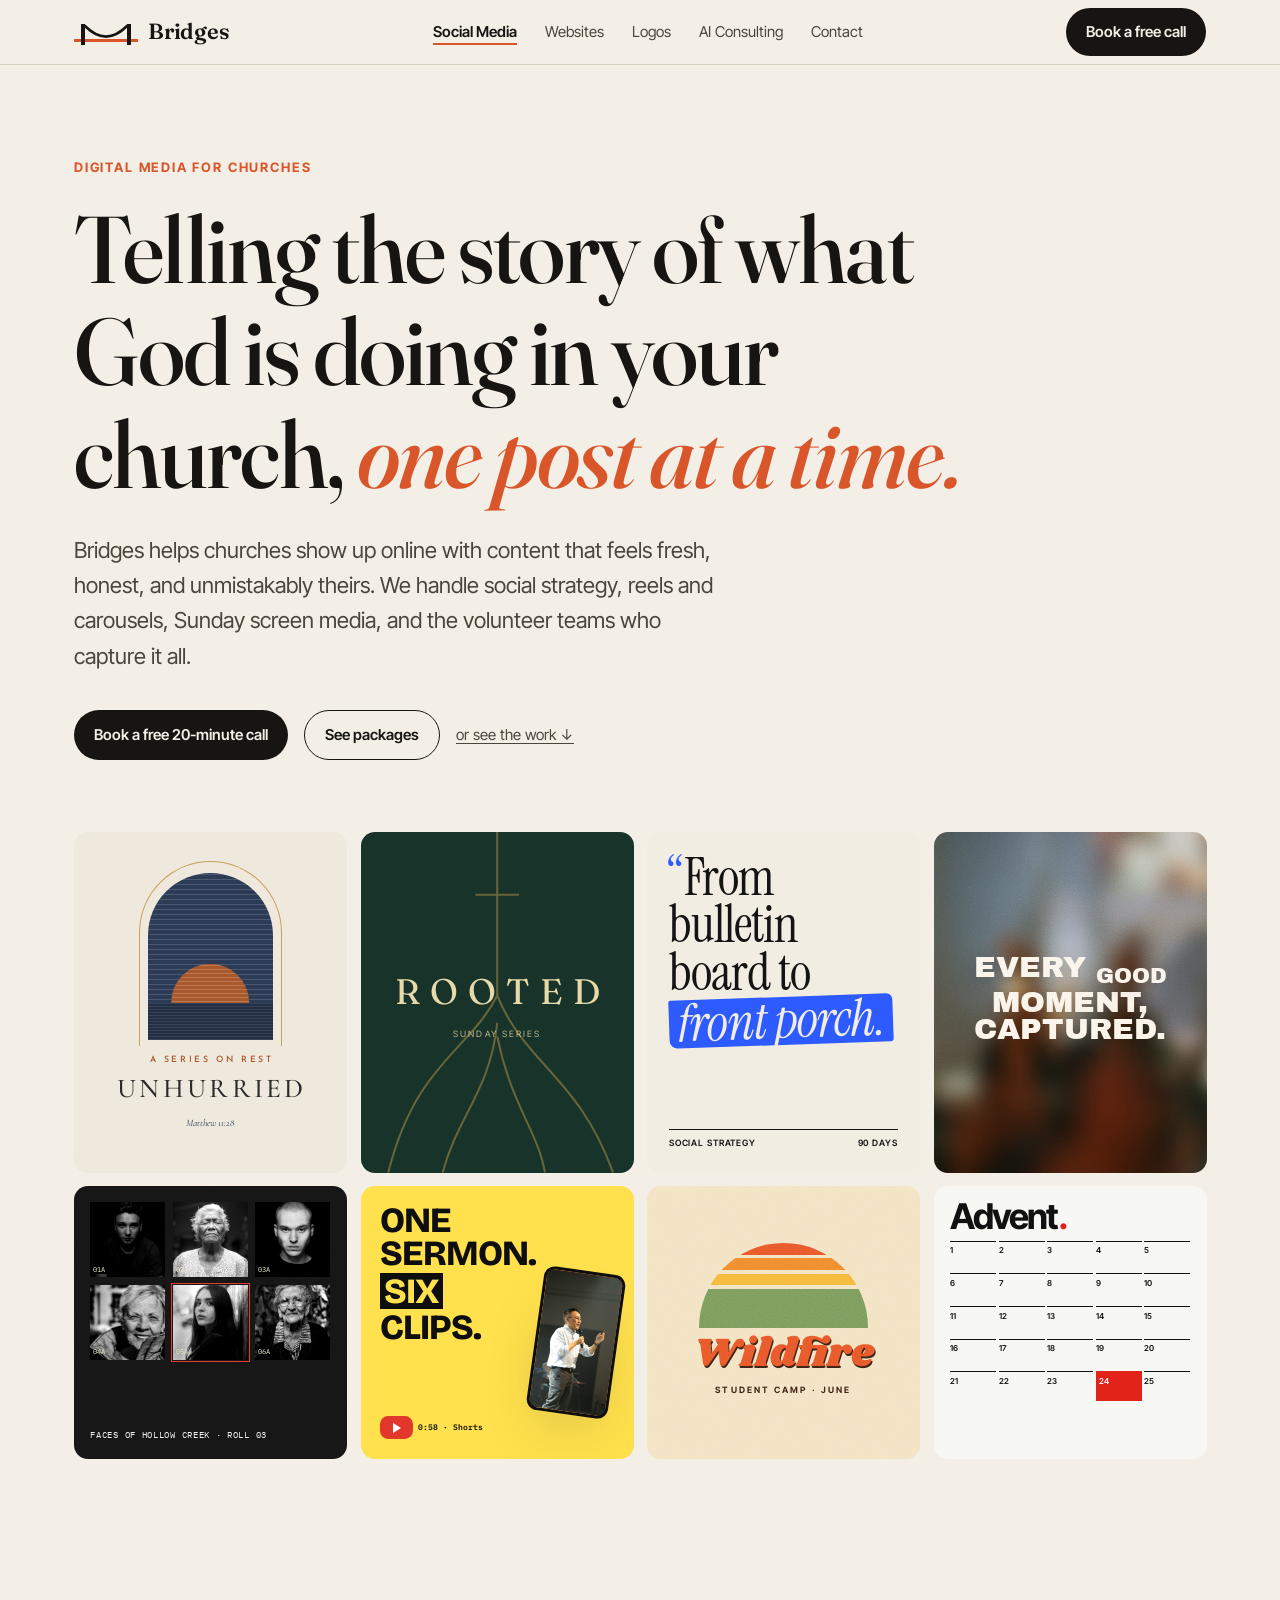
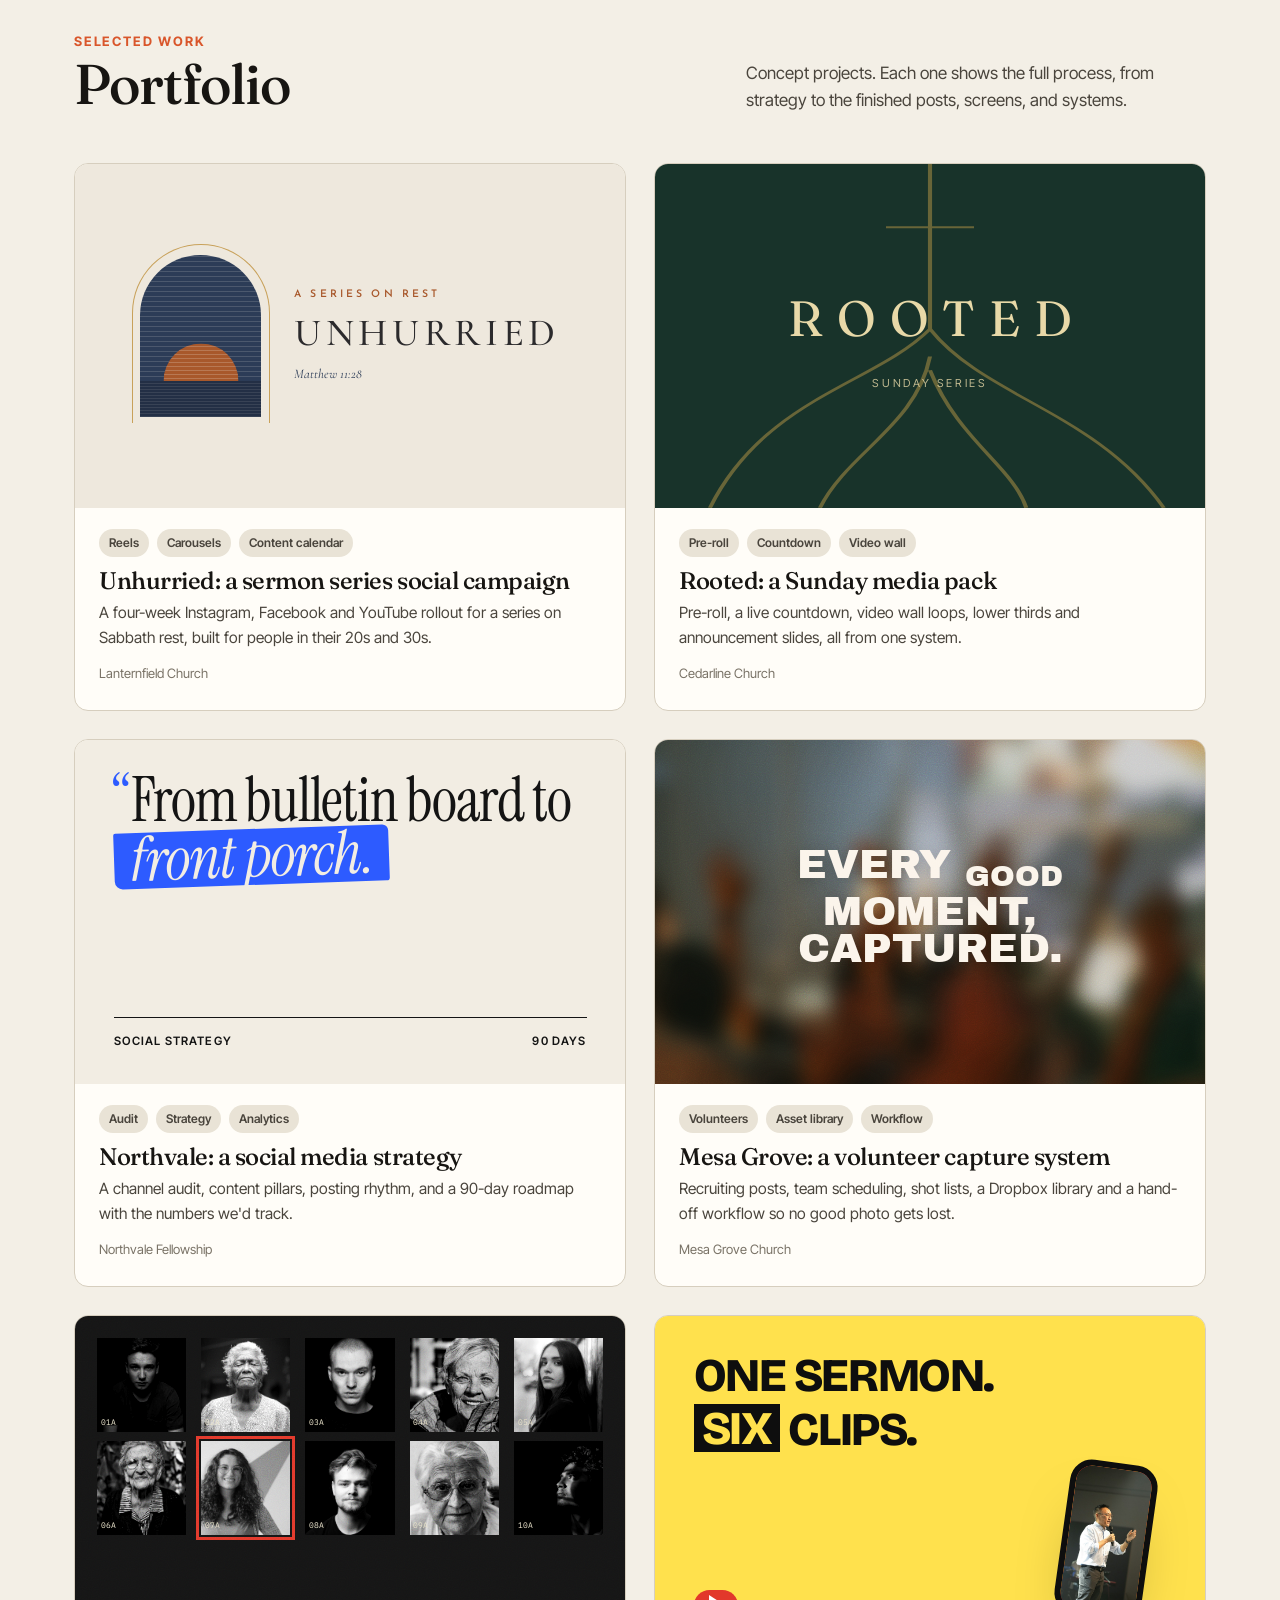
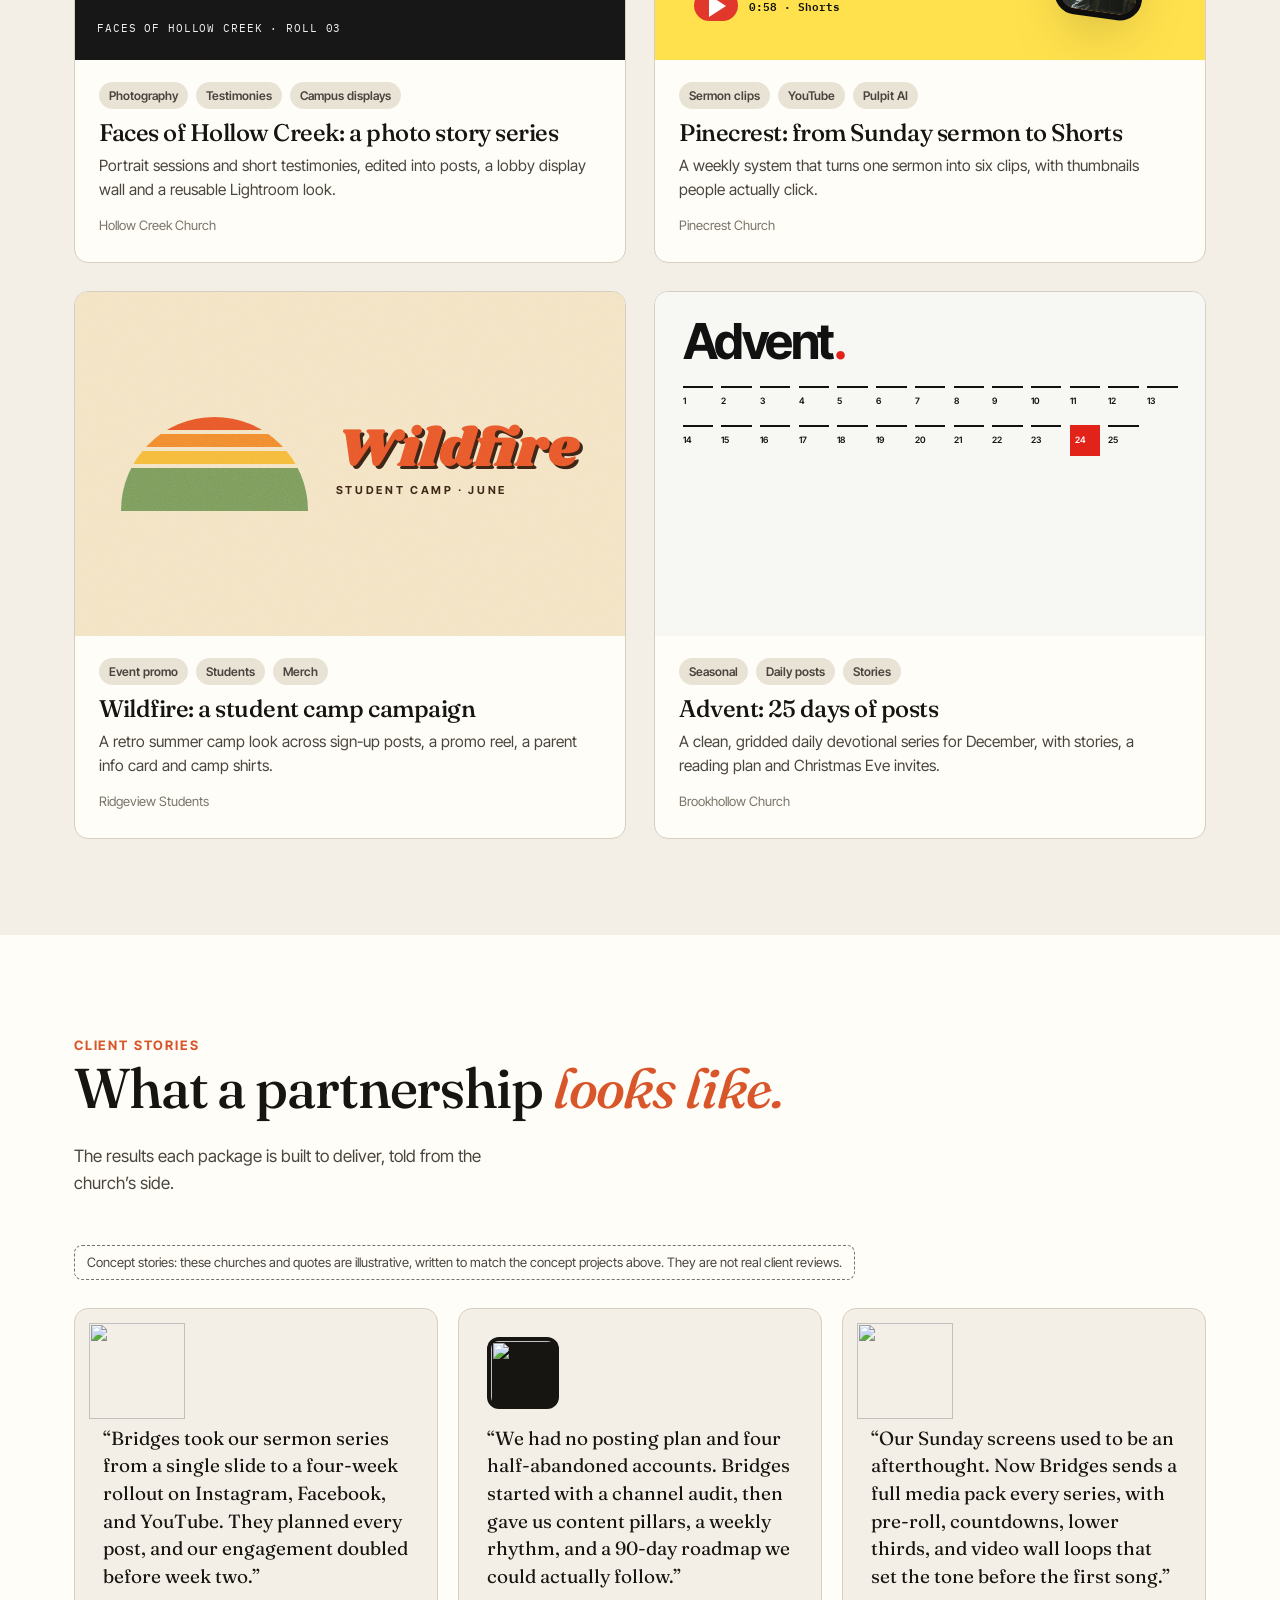
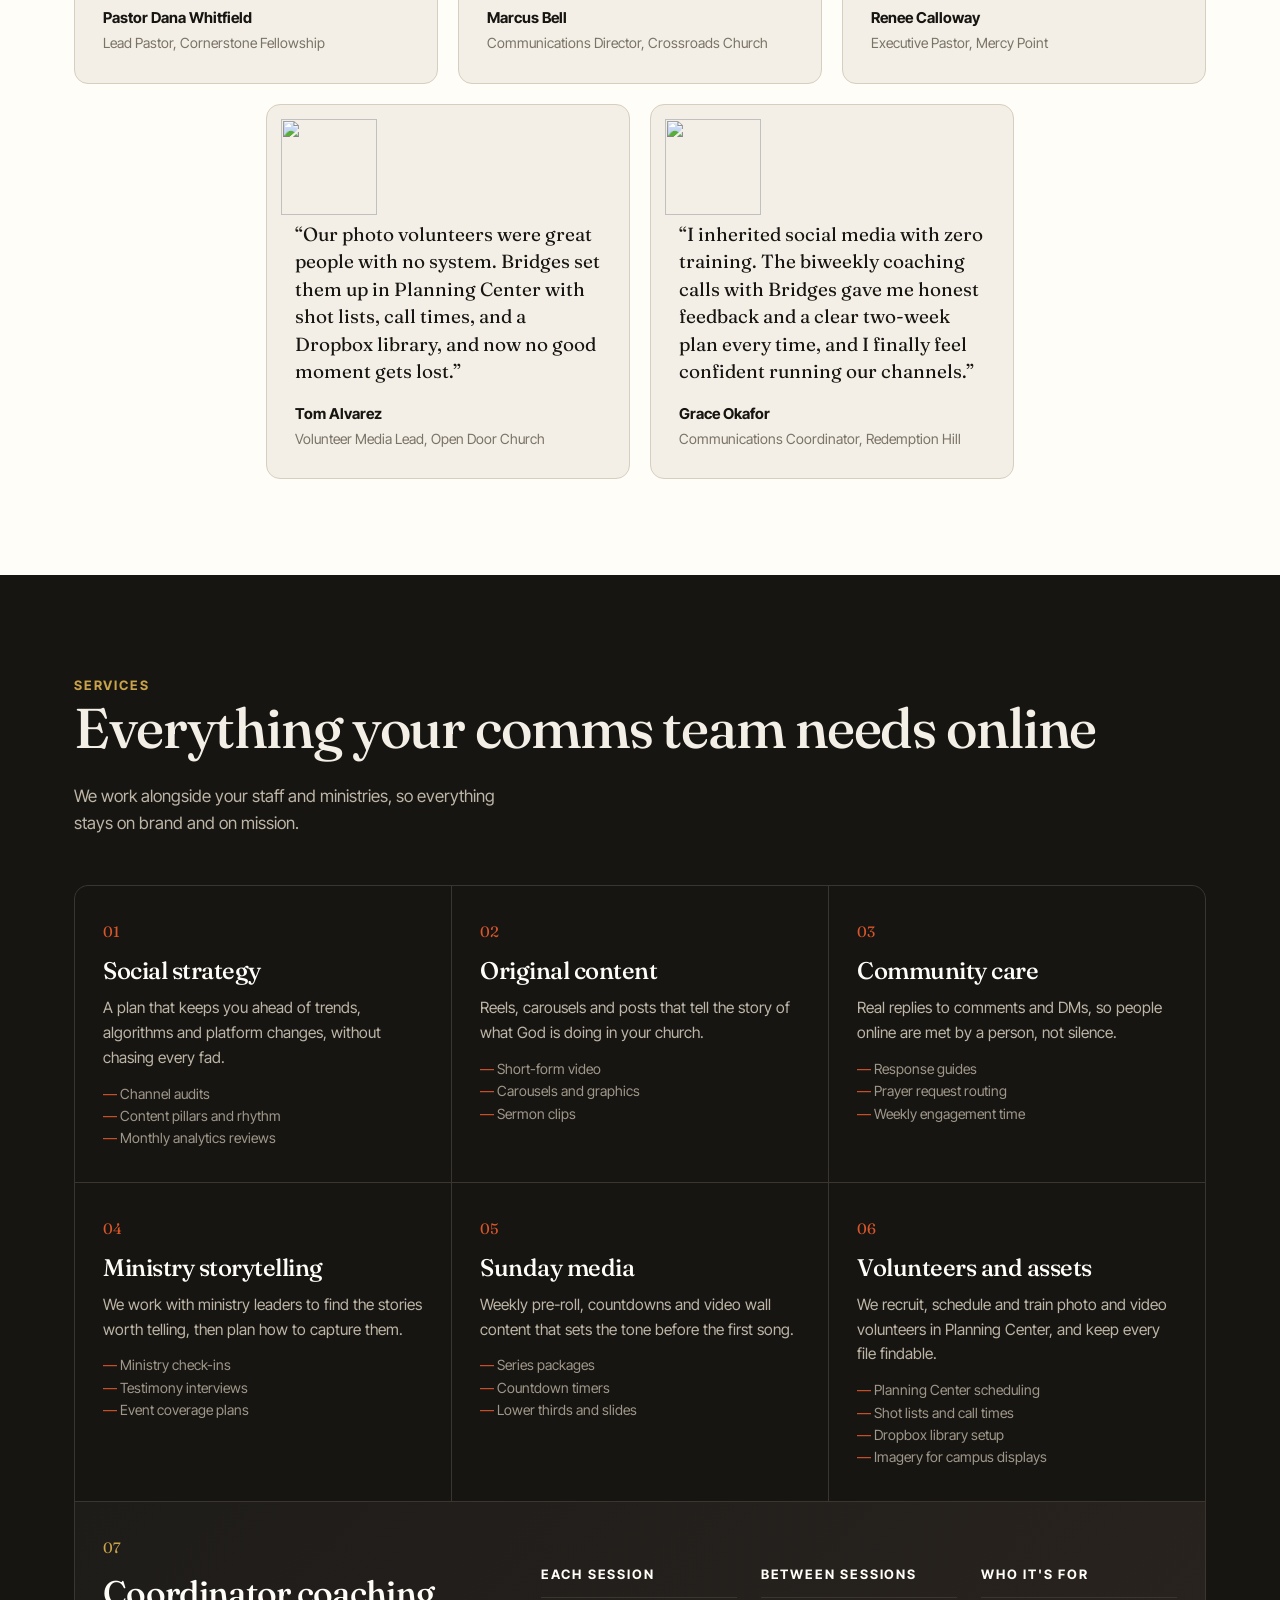
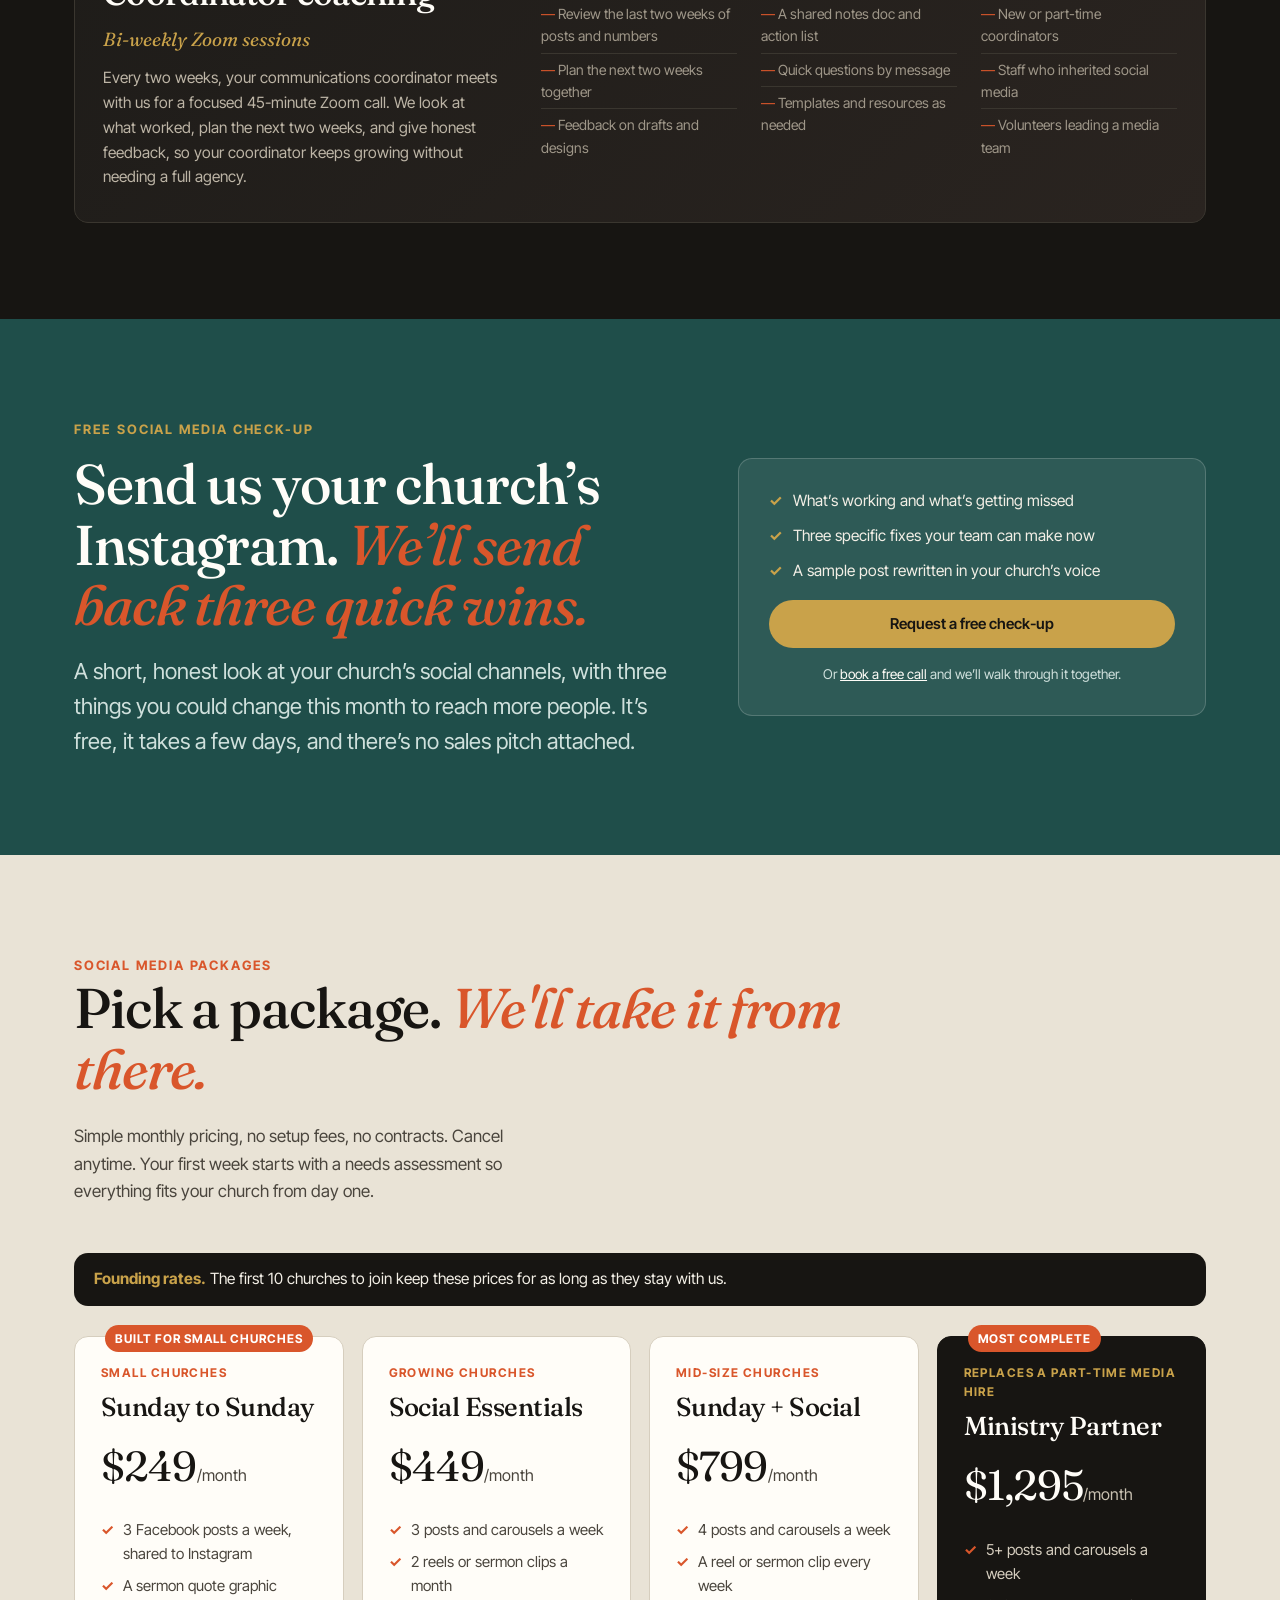
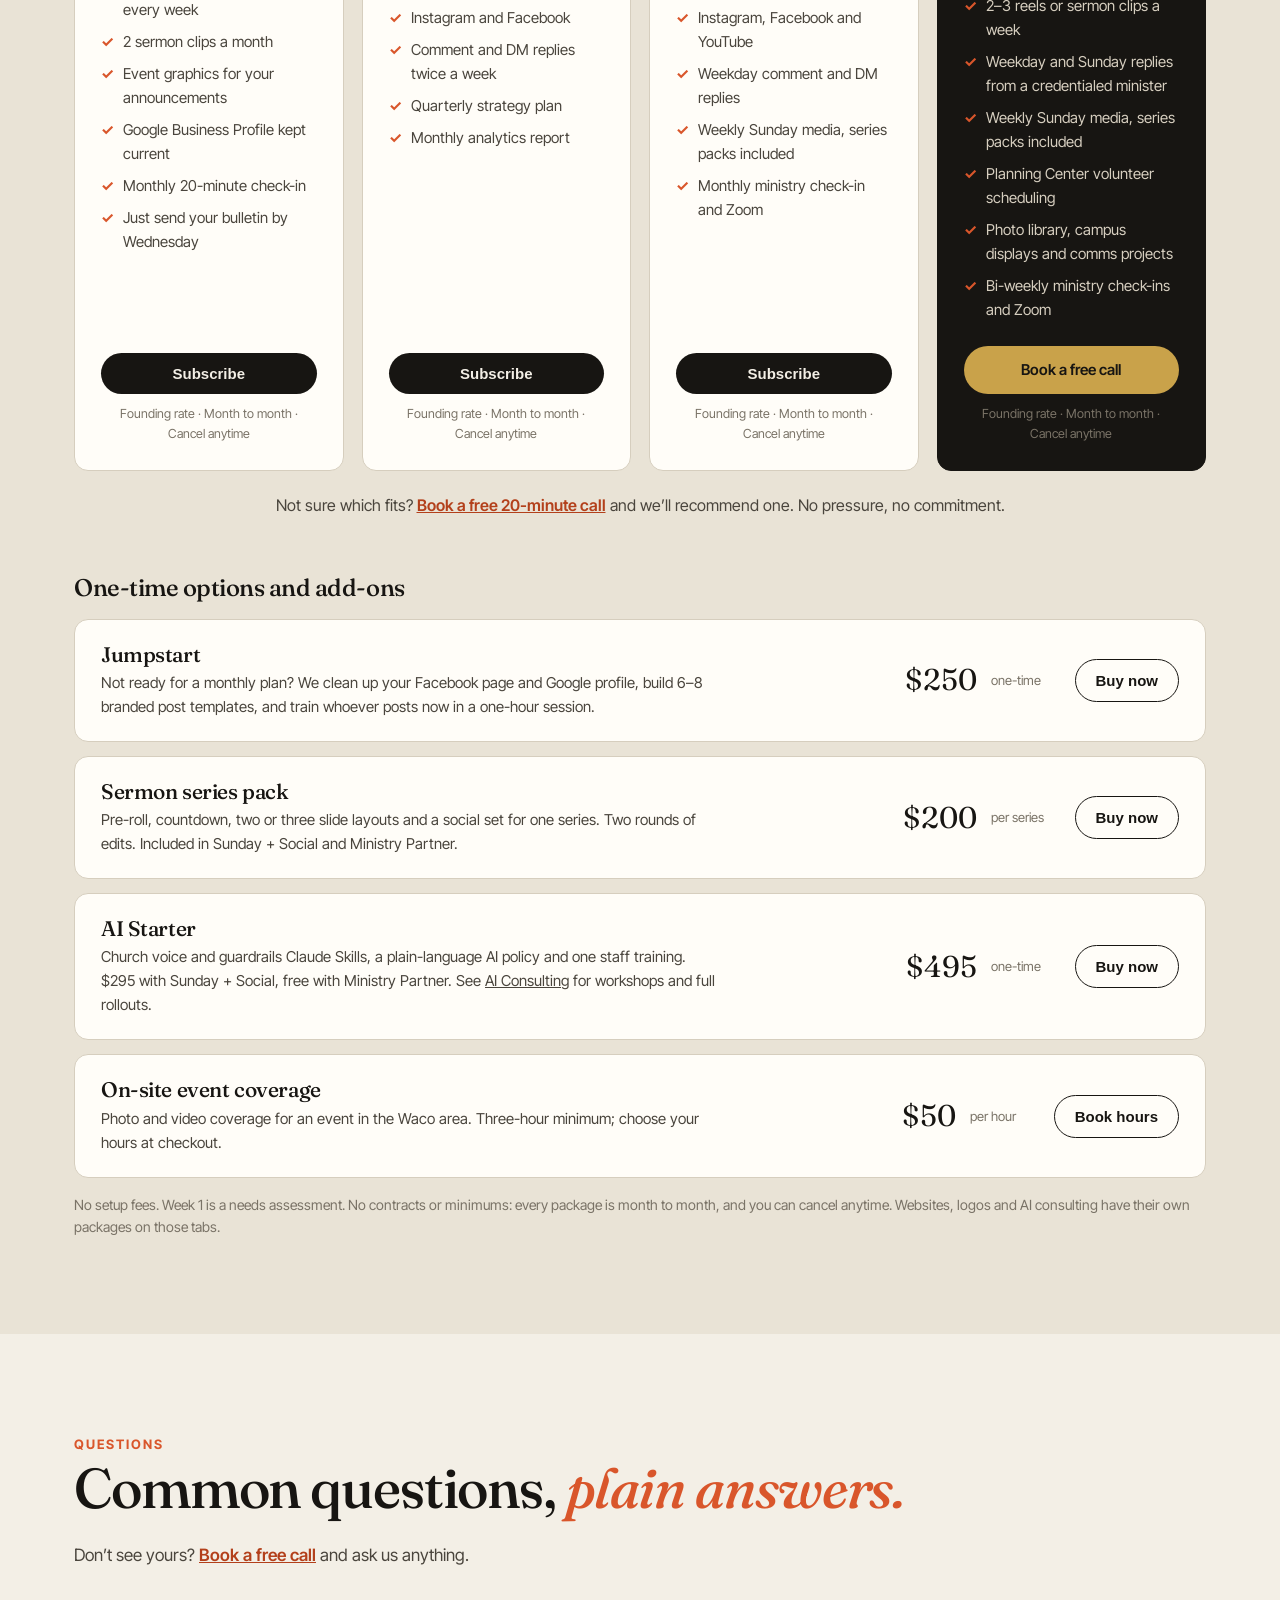
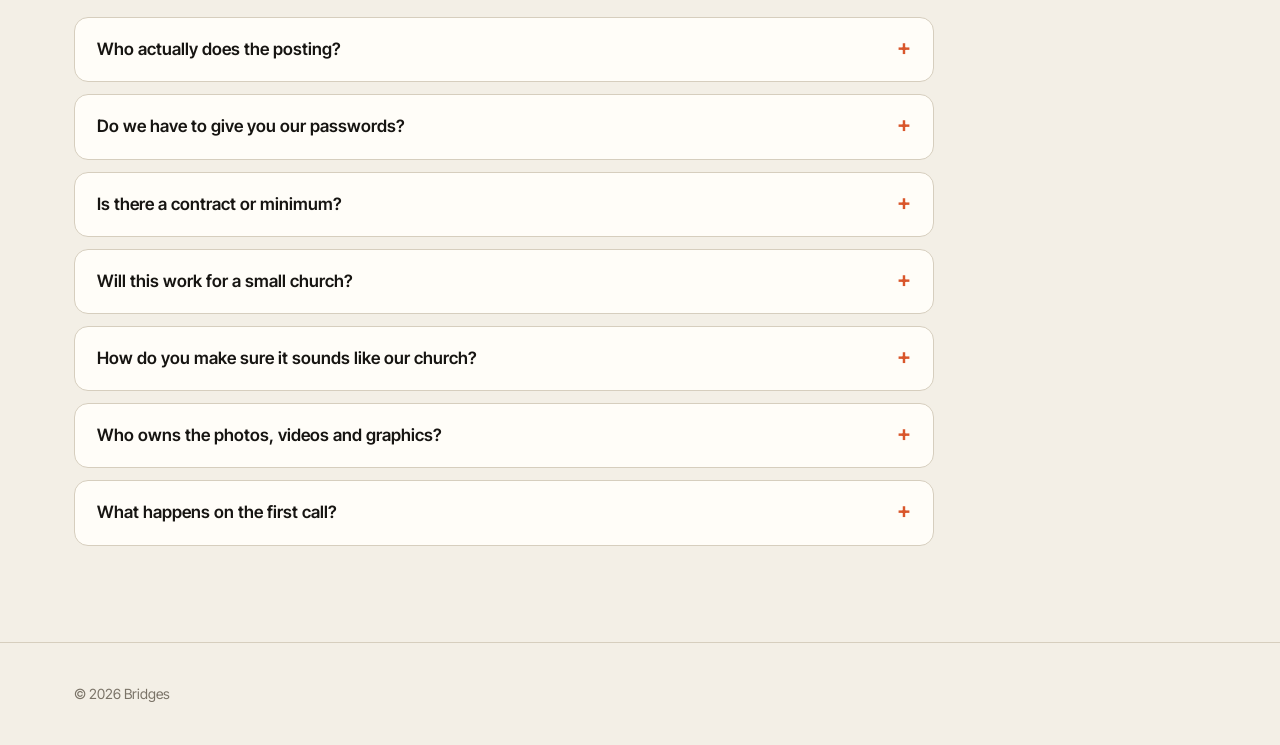
==== commit 420fcfb1: "Founding-rate pricing, booking, FAQ, Stripe links" ====
--- a/index.html
+++ b/index.html
@@ -109,7 +109,8 @@
 .cform .chips input{accent-color:var(--ember)}
 .cform .btn{justify-self:start;background:var(--ink)}
 .cform .fmsg{font-size:14.5px;color:var(--ink-2);min-height:1em}
-.plans{display:grid;grid-template-columns:repeat(3,1fr);gap:20px;align-items:stretch}
+.plans{display:grid;grid-template-columns:repeat(4,1fr);gap:18px;align-items:stretch}.plan{padding:26px!important}.plan .price b{font-size:42px!important}
+.founding{background:var(--ink);color:var(--paper);border-radius:var(--r);padding:14px 20px;margin-bottom:30px;font-size:15.5px}.founding b{color:var(--gold)}
 .plan{background:var(--white);border:1px solid var(--line);border-radius:var(--r);padding:30px;display:flex;flex-direction:column;gap:10px;position:relative}
 .plan.feat{background:var(--ink);color:var(--paper);border-color:var(--ink)}
 .plan .pop{position:absolute;top:-12px;left:30px;background:var(--ember);color:#fff;font-size:12px;font-weight:700;letter-spacing:.08em;text-transform:uppercase;padding:4px 10px;border-radius:99px}
@@ -121,7 +122,7 @@
 .plan li{padding-left:22px;position:relative}.plan li::before{content:"✓";position:absolute;left:0;color:var(--ember);font-weight:700}
 .plan .btn{justify-content:center}.plan.feat .btn{background:var(--gold);color:var(--ink)}.plan.feat .btn:hover{background:var(--white)}
 .plan .small{font-size:12.5px;color:var(--muted);text-align:center}
-@media (max-width:900px){.plans{grid-template-columns:1fr}}
+@media (max-width:1100px){.plans{grid-template-columns:1fr 1fr;row-gap:30px}}@media (max-width:640px){.plans{grid-template-columns:1fr}}
 .toast{position:fixed;left:50%;bottom:max(24px,env(safe-area-inset-bottom,0px));translate:-50% 0;background:var(--ink);color:var(--paper);padding:14px 20px;border-radius:12px;font-size:15px;box-shadow:0 18px 40px -16px rgba(0,0,0,.5);z-index:100;max-width:calc(100% - 32px)}
 .addons{display:grid;gap:14px}
 .addon{background:var(--white);border:1px solid var(--line);border-radius:var(--r);padding:22px 26px;display:flex;justify-content:space-between;align-items:center;gap:24px}
@@ -129,6 +130,33 @@
 .addon .ar{display:flex;align-items:center;gap:14px;flex:none}.addon .ar b{font-family:var(--serif);font-weight:400;font-size:30px}.addon .ar span{font-size:13px;color:var(--muted);width:70px}
 @media (max-width:700px){.addon{flex-direction:column;align-items:flex-start}.addon .ar{flex-wrap:wrap}}
 #packages .addon .btn.ghost{background:transparent;color:var(--ink);border:1.5px solid var(--ink)}#packages .addon .btn.ghost:hover{background:var(--ink);color:var(--paper)}
+.hero-link{align-self:center;color:var(--ink-2);font-size:15px;text-decoration:underline;text-underline-offset:3px}
+.plans-help{margin-top:22px;text-align:center;font-size:16px;color:var(--ink-2)}.plans-help a{color:var(--ember-dk);font-weight:600}
+.checkup{background:var(--teal);color:var(--paper)}.checkup .eyebrow{color:var(--gold)}.checkup h2{color:var(--white);margin-top:12px}.checkup .lede{color:#CFE0DC;margin-top:18px}
+.checkup-in{display:grid;grid-template-columns:1.3fr 1fr;gap:56px;align-items:center}
+.checkup-cta{background:rgba(255,253,248,.07);border:1px solid rgba(255,253,248,.18);border-radius:var(--r);padding:30px;display:flex;flex-direction:column;gap:16px}
+.checkup-list{list-style:none;display:grid;gap:10px;font-size:15.5px}.checkup-list li{padding-left:24px;position:relative}.checkup-list li::before{content:"✓";position:absolute;left:0;color:var(--gold);font-weight:700}
+.checkup .btn{background:var(--gold);color:var(--ink);justify-content:center}.checkup .btn:hover{background:var(--white)}
+.checkup .small{font-size:13.5px;color:#CFE0DC;text-align:center}.checkup .small a{color:var(--white)}
+@media (max-width:860px){.checkup-in{grid-template-columns:1fr;gap:28px}}
+.faq-list{display:grid;gap:12px;max-width:860px}
+.faq details{background:var(--white);border:1px solid var(--line);border-radius:var(--r);padding:18px 22px}
+.faq summary{cursor:pointer;font-weight:600;font-size:17px;list-style:none;display:flex;justify-content:space-between;gap:16px}
+.faq summary::-webkit-details-marker{display:none}.faq summary::after{content:"+";color:var(--ember);font-size:22px;line-height:1}
+.faq details[open] summary::after{content:"–"}
+.faq details p{margin-top:12px;color:var(--ink-2);font-size:15.5px;line-height:1.6}
+.faq .sec-head a{color:var(--ember-dk);font-weight:600}
+.stories{background:var(--white)}
+.tq-logos{display:flex;flex-wrap:wrap;gap:28px 44px;align-items:center;justify-content:space-between;padding:8px 0 36px;border-bottom:1px solid var(--line);margin-bottom:36px}
+.tq-logos img{height:72px;width:auto;opacity:.85;filter:grayscale(1)}
+.tq-grid{display:grid;grid-template-columns:repeat(6,1fr);gap:20px}.tq{grid-column:span 2}.tq:nth-child(4){grid-column:2/span 2}
+.tq{background:var(--paper);border:1px solid var(--line);border-radius:var(--r);padding:28px;display:flex;flex-direction:column;gap:16px;margin:0}
+.tq-logo{height:96px;width:96px;object-fit:contain;align-self:flex-start;margin:-14px 0 -10px -14px}
+.tq-logo.dark{background:#171512;border-radius:12px;margin:0 0 0 0;height:72px;width:72px;padding:4px}
+.tq blockquote{font-family:var(--serif);font-size:19px;line-height:1.45;color:var(--ink);flex:1}
+.tq figcaption{display:grid;gap:2px;font-size:14px;color:var(--muted)}.tq figcaption b{color:var(--ink);font-size:15px}
+@media (max-width:980px){.tq-grid{grid-template-columns:1fr 1fr}.tq,.tq:nth-child(4){grid-column:auto}}
+@media (max-width:640px){.tq-grid{grid-template-columns:1fr}.tq-logos{justify-content:center}.tq-logos img{height:56px}}
 </style>
 </head>
 <body>
@@ -137,7 +165,7 @@
   <div class="wrap">
     <a class="logo" href="index.html"><span class="logo-mark"></span>Bridges</a>
     <ul class="nav-links"><li><a href="index.html" class="on">Social Media</a></li><li><a href="web.html">Websites</a></li><li><a href="logos.html">Logos</a></li><li><a href="ai.html">AI Consulting</a></li><li><a href="contact.html">Contact</a></li></ul>
-    <a class="btn" href="#packages">See packages</a>
+    <a class="btn" href="contact.html#book">Book a free call</a>
   </div>
 </nav>
 
@@ -147,8 +175,9 @@
     <h1>Telling the story of what God is doing in your church, <em class="ital">one post at a time.</em></h1>
     <p class="lede">Bridges helps churches show up online with content that feels fresh, honest, and unmistakably theirs. We handle social strategy, reels and carousels, Sunday screen media, and the volunteer teams who capture it all.</p>
     <div class="hero-row">
-      <a class="btn" href="#work">See the work</a>
-      <a class="btn ghost" href="#services">What we do</a>
+      <a class="btn" href="contact.html#book">Book a free 20-minute call</a>
+      <a class="btn ghost" href="#packages">See packages</a>
+      <a class="hero-link" href="#work">or see the work ↓</a>
     </div>
 
     <div class="hero-strip" aria-hidden="true">
@@ -251,6 +280,21 @@
   </div>
 </section>
 
+<section id="stories" class="stories">
+  <div class="wrap">
+    <div class="sec-head"><div><span class="eyebrow">Client stories</span><h2>What a partnership <em class="ital">looks like.</em></h2></div><p>The results each package is built to deliver, told from the church’s side.</p></div>
+    <p class="concept-badge" style="margin:0 0 28px">Concept stories: these churches and quotes are illustrative, written to match the concept projects above. They are not real client reviews.</p>
+    <div class="tq-grid">
+      <figure class="tq"><img class="tq-logo" src="img/clients/cornerstone-fellowship.webp" alt="" loading="lazy"><blockquote>“Bridges took our sermon series from a single slide to a four-week rollout on Instagram, Facebook, and YouTube. They planned every post, and our engagement doubled before week two.”</blockquote><figcaption><b>Pastor Dana Whitfield</b><span>Lead Pastor, Cornerstone Fellowship</span></figcaption></figure>
+      <figure class="tq"><img class="tq-logo dark" src="img/clients/crossroads-church.webp" alt="" loading="lazy"><blockquote>“We had no posting plan and four half-abandoned accounts. Bridges started with a channel audit, then gave us content pillars, a weekly rhythm, and a 90-day roadmap we could actually follow.”</blockquote><figcaption><b>Marcus Bell</b><span>Communications Director, Crossroads Church</span></figcaption></figure>
+      <figure class="tq"><img class="tq-logo" src="img/clients/mercy-point.webp" alt="" loading="lazy"><blockquote>“Our Sunday screens used to be an afterthought. Now Bridges sends a full media pack every series, with pre-roll, countdowns, lower thirds, and video wall loops that set the tone before the first song.”</blockquote><figcaption><b>Renee Calloway</b><span>Executive Pastor, Mercy Point</span></figcaption></figure>
+      <figure class="tq"><img class="tq-logo" src="img/clients/open-door-church.webp" alt="" loading="lazy"><blockquote>“Our photo volunteers were great people with no system. Bridges set them up in Planning Center with shot lists, call times, and a Dropbox library, and now no good moment gets lost.”</blockquote><figcaption><b>Tom Alvarez</b><span>Volunteer Media Lead, Open Door Church</span></figcaption></figure>
+      <figure class="tq"><img class="tq-logo" src="img/clients/redemption-hill.webp" alt="" loading="lazy"><blockquote>“I inherited social media with zero training. The biweekly coaching calls with Bridges gave me honest feedback and a clear two-week plan every time, and I finally feel confident running our channels.”</blockquote><figcaption><b>Grace Okafor</b><span>Communications Coordinator, Redemption Hill</span></figcaption></figure>
+    </div>
+  </div>
+</section>
+
+
 <section id="services" class="services">
   <div class="wrap">
     <div class="sec-head">
@@ -276,15 +320,48 @@
 
 
 
+<section id="checkup" class="checkup">
+  <div class="wrap checkup-in">
+    <div>
+      <span class="eyebrow">Free social media check-up</span>
+      <h2>Send us your church’s Instagram. <em class="ital">We’ll send back three quick wins.</em></h2>
+      <p class="lede">A short, honest look at your church’s social channels, with three things you could change this month to reach more people. It’s free, it takes a few days, and there’s no sales pitch attached.</p>
+    </div>
+    <div class="checkup-cta">
+      <ul class="checkup-list"><li>What’s working and what’s getting missed</li><li>Three specific fixes your team can make now</li><li>A sample post rewritten in your church’s voice</li></ul>
+      <a class="btn" href="contact.html?checkup=1#form">Request a free check-up</a>
+      <span class="small">Or <a href="contact.html#book">book a free call</a> and we’ll walk through it together.</span>
+    </div>
+  </div>
+</section>
+
 <section id="packages" class="contact" style="background:var(--paper-2);color:var(--ink)">
   <div class="wrap">
-    <div class="sec-head"><div><span class="eyebrow">Social media packages</span><h2>Pick a package. <em class="ital">We'll take it from there.</em></h2></div><p>Simple monthly pricing with no setup fees. Your first week starts with a needs assessment so everything fits your church from day one.</p></div>
-    <div class="plans"><div class="plan"><span class="len">Small churches</span><h3>Social Essentials</h3><p class="price"><b>$700</b>/month</p><ul><li>3 posts and carousels a week</li><li>2 reels or sermon clips a month</li><li>Instagram and Facebook</li><li>Comment and DM replies twice a week</li><li>Quarterly strategy plan</li><li>Monthly analytics report</li></ul><button class="btn buy" type="button" data-plan="essentials">Subscribe</button><span class="small">Billed monthly · No setup fee</span></div><div class="plan"><span class="len">Mid-size churches</span><h3>Sunday + Social</h3><p class="price"><b>$1,200</b>/month</p><ul><li>4 posts and carousels a week</li><li>A reel or sermon clip every week</li><li>Instagram, Facebook and YouTube</li><li>Weekday comment and DM replies</li><li>Weekly Sunday media, series packs included</li><li>Monthly ministry check-in and Zoom</li></ul><button class="btn buy" type="button" data-plan="sunday">Subscribe</button><span class="small">Billed monthly · No setup fee</span></div><div class="plan feat"><span class="pop">Most complete</span><span class="len">Replaces a part-time media hire</span><h3>Ministry Partner</h3><p class="price"><b>$1,900</b>/month</p><ul><li>5+ posts and carousels a week</li><li>2–3 reels or sermon clips a week</li><li>Weekday and Sunday replies from a credentialed minister</li><li>Weekly Sunday media, series packs included</li><li>Planning Center volunteer scheduling</li><li>Photo library, campus displays and comms projects</li><li>Bi-weekly ministry check-ins and Zoom</li></ul><button class="btn buy" type="button" data-plan="partner">Subscribe</button><span class="small">Billed monthly · No setup fee</span></div></div>
-    <h3 style="font-size:24px;margin:56px 0 16px">Add-ons for any package</h3>
-    <div class="addons"><div class="addon"><div><h3>Sermon series pack</h3><p>Pre-roll, countdown, two or three slide layouts and a social set for one series. Two rounds of edits. Included in Sunday + Social and Ministry Partner.</p></div><div class="ar"><b>$300</b><span>per series</span><button class="btn ghost buy" type="button" data-plan="series">Buy now</button></div></div><div class="addon"><div><h3>AI Starter</h3><p>Church voice and guardrails Claude Skills, a plain-language AI policy and one staff training. $500 with Sunday + Social, free with Ministry Partner. See <a href="ai.html">AI Consulting</a> for workshops and full rollouts.</p></div><div class="ar"><b>$750</b><span>one-time</span><button class="btn ghost buy" type="button" data-plan="ai">Buy now</button></div></div><div class="addon"><div><h3>On-site event coverage</h3><p>Photo and video coverage for an event in the Waco area. Choose the number of hours at checkout.</p></div><div class="ar"><b>$50</b><span>per hour</span><button class="btn ghost buy" type="button" data-plan="event">Book hours</button></div></div></div>
-    <p class="note" style="margin-top:16px">No setup fees. Week 1 is a needs assessment. Monthly packages have a six-month minimum, then continue month to month. Websites, logos and AI consulting have their own packages on those tabs.</p>
-  </div>
-</section>
+    <div class="sec-head"><div><span class="eyebrow">Social media packages</span><h2>Pick a package. <em class="ital">We'll take it from there.</em></h2></div><p>Simple monthly pricing, no setup fees, no contracts. Cancel anytime. Your first week starts with a needs assessment so everything fits your church from day one.</p></div>
+    <div class="founding"><b>Founding rates.</b> The first 10 churches to join keep these prices for as long as they stay with us.</div>
+    <div class="plans"><div class="plan"><span class="pop">Built for small churches</span><span class="len">Small churches</span><h3>Sunday to Sunday</h3><p class="price"><b>$249</b>/month</p><ul><li>3 Facebook posts a week, shared to Instagram</li><li>A sermon quote graphic every week</li><li>2 sermon clips a month</li><li>Event graphics for your announcements</li><li>Google Business Profile kept current</li><li>Monthly 20-minute check-in</li><li>Just send your bulletin by Wednesday</li></ul><button class="btn buy" type="button" data-plan="sundaytosunday">Subscribe</button><span class="small">Founding rate · Month to month · Cancel anytime</span></div><div class="plan"><span class="len">Growing churches</span><h3>Social Essentials</h3><p class="price"><b>$449</b>/month</p><ul><li>3 posts and carousels a week</li><li>2 reels or sermon clips a month</li><li>Instagram and Facebook</li><li>Comment and DM replies twice a week</li><li>Quarterly strategy plan</li><li>Monthly analytics report</li></ul><button class="btn buy" type="button" data-plan="essentials">Subscribe</button><span class="small">Founding rate · Month to month · Cancel anytime</span></div><div class="plan"><span class="len">Mid-size churches</span><h3>Sunday + Social</h3><p class="price"><b>$799</b>/month</p><ul><li>4 posts and carousels a week</li><li>A reel or sermon clip every week</li><li>Instagram, Facebook and YouTube</li><li>Weekday comment and DM replies</li><li>Weekly Sunday media, series packs included</li><li>Monthly ministry check-in and Zoom</li></ul><button class="btn buy" type="button" data-plan="sunday">Subscribe</button><span class="small">Founding rate · Month to month · Cancel anytime</span></div><div class="plan feat"><span class="pop">Most complete</span><span class="len">Replaces a part-time media hire</span><h3>Ministry Partner</h3><p class="price"><b>$1,295</b>/month</p><ul><li>5+ posts and carousels a week</li><li>2–3 reels or sermon clips a week</li><li>Weekday and Sunday replies from a credentialed minister</li><li>Weekly Sunday media, series packs included</li><li>Planning Center volunteer scheduling</li><li>Photo library, campus displays and comms projects</li><li>Bi-weekly ministry check-ins and Zoom</li></ul><a class="btn" href="contact.html#book">Book a free call</a><span class="small">Founding rate · Month to month · Cancel anytime</span></div></div>
+    <p class="plans-help">Not sure which fits? <a href="contact.html#book">Book a free 20-minute call</a> and we’ll recommend one. No pressure, no commitment.</p>
+    <h3 style="font-size:24px;margin:56px 0 16px">One-time options and add-ons</h3>
+    <div class="addons"><div class="addon"><div><h3>Jumpstart</h3><p>Not ready for a monthly plan? We clean up your Facebook page and Google profile, build 6–8 branded post templates, and train whoever posts now in a one-hour session.</p></div><div class="ar"><b>$250</b><span>one-time</span><button class="btn ghost buy" type="button" data-plan="jumpstart">Buy now</button></div></div><div class="addon"><div><h3>Sermon series pack</h3><p>Pre-roll, countdown, two or three slide layouts and a social set for one series. Two rounds of edits. Included in Sunday + Social and Ministry Partner.</p></div><div class="ar"><b>$200</b><span>per series</span><button class="btn ghost buy" type="button" data-plan="series">Buy now</button></div></div><div class="addon"><div><h3>AI Starter</h3><p>Church voice and guardrails Claude Skills, a plain-language AI policy and one staff training. $295 with Sunday + Social, free with Ministry Partner. See <a href="ai.html">AI Consulting</a> for workshops and full rollouts.</p></div><div class="ar"><b>$495</b><span>one-time</span><button class="btn ghost buy" type="button" data-plan="ai">Buy now</button></div></div><div class="addon"><div><h3>On-site event coverage</h3><p>Photo and video coverage for an event in the Waco area. Three-hour minimum; choose your hours at checkout.</p></div><div class="ar"><b>$50</b><span>per hour</span><button class="btn ghost buy" type="button" data-plan="event">Book hours</button></div></div></div>
+    <p class="note" style="margin-top:16px">No setup fees. Week 1 is a needs assessment. No contracts or minimums: every package is month to month, and you can cancel anytime. Websites, logos and AI consulting have their own packages on those tabs.</p>
+  </div>
+</section>
+
+<section id="faq" class="faq">
+  <div class="wrap">
+    <div class="sec-head"><div><span class="eyebrow">Questions</span><h2>Common questions, <em class="ital">plain answers.</em></h2></div><p>Don’t see yours? <a href="contact.html#book">Book a free call</a> and ask us anything.</p></div>
+    <div class="faq-list">
+      <details><summary>Who actually does the posting?</summary><p>We do. Once your needs assessment is done, our team writes, designs and schedules your posts. Your staff stays in the loop and approves the plan, but you don’t have to log in and post anything yourself.</p></details>
+      <details><summary>Do we have to give you our passwords?</summary><p>No. You add Bridges as a team member through Meta Business Suite and YouTube’s permissions, so your logins stay with you. You can remove our access at any time.</p></details>
+      <details><summary>Is there a contract or minimum?</summary><p>No. Every monthly package is month to month. If it isn’t working for you, cancel anytime and we’ll hand everything back.</p></details>
+      <details><summary>Will this work for a small church?</summary><p>Yes. Sunday to Sunday is built for churches without a media staff: you send the bulletin, we handle the rest. If a monthly plan isn’t in the budget, Jumpstart gets you set up for a one-time $250.</p></details>
+      <details><summary>How do you make sure it sounds like our church?</summary><p>Week one is a needs assessment. We learn your church’s voice, what you believe and what’s coming up, and we build a short guide that every post follows. Nothing goes out that doesn’t sound like you.</p></details>
+      <details><summary>Who owns the photos, videos and graphics?</summary><p>You do. Everything we make for your church is yours to keep and reuse, even if you stop working with us.</p></details>
+      <details><summary>What happens on the first call?</summary><p>It’s a free 20-minute Zoom call. We’ll ask about your church and what’s coming up, look at your current channels together, and tell you honestly which package fits, or whether you need one at all.</p></details>
+    </div>
+  </div>
+</section>
+
 
 
 <footer>
@@ -296,7 +373,7 @@
 <script>
 (function(){
   /* Paste each Stripe Payment Link here once it exists, e.g. "https://buy.stripe.com/abc123" */
-  var LINKS={essentials:"",sunday:"",partner:"",series:"",ai:"",event:""};
+  var LINKS={sundaytosunday:"https://buy.stripe.com/4gM5kDaF04Nc0qAdsIfrW0k",essentials:"https://buy.stripe.com/fZu5kD14q2F4flu4WcfrW0p",sunday:"https://buy.stripe.com/eVqbJ1cN893sgpy2O4frW0l",partner:"https://buy.stripe.com/fZu7sL28u3J8c9iagwfrW0m",jumpstart:"https://buy.stripe.com/3cIcN500mdjI2yI60gfrW0q",series:"https://buy.stripe.com/5kQeVd6oKcfEehqewMfrW0n",ai:"https://buy.stripe.com/14AaEXaF06Vk8X62O4frW0o",event:"https://buy.stripe.com/cNi14n6oKfrQddmdsIfrW0j"};
   var t;function toast(msg){var d=document.querySelector('.toast');if(!d){d=document.createElement('div');d.className='toast';d.setAttribute('role','status');document.body.appendChild(d);}d.textContent=msg;d.hidden=false;clearTimeout(t);t=setTimeout(function(){d.hidden=true},4000);}
   document.querySelectorAll('.buy').forEach(function(b){b.addEventListener('click',function(){var u=LINKS[b.dataset.plan];if(u){window.location.href=u;}else{toast('Online checkout is almost ready. Please check back soon.');}});});
 })();
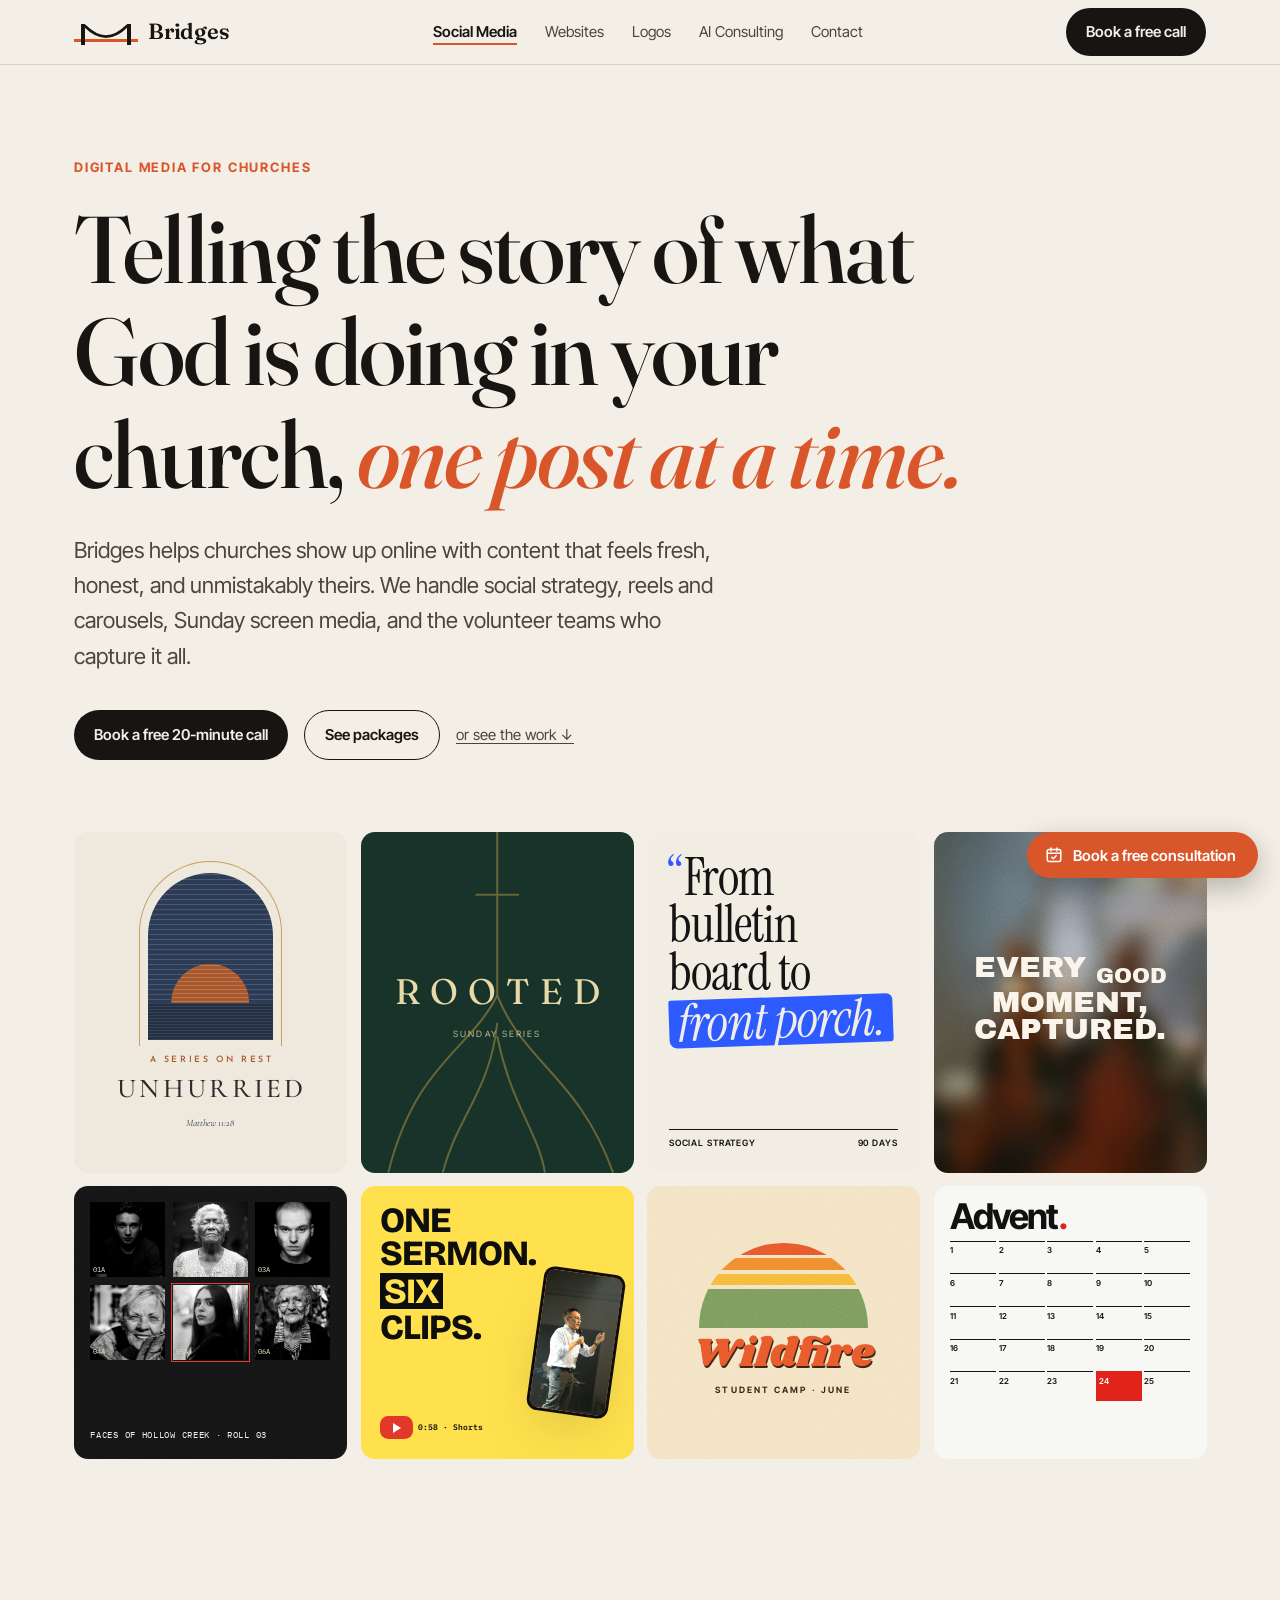
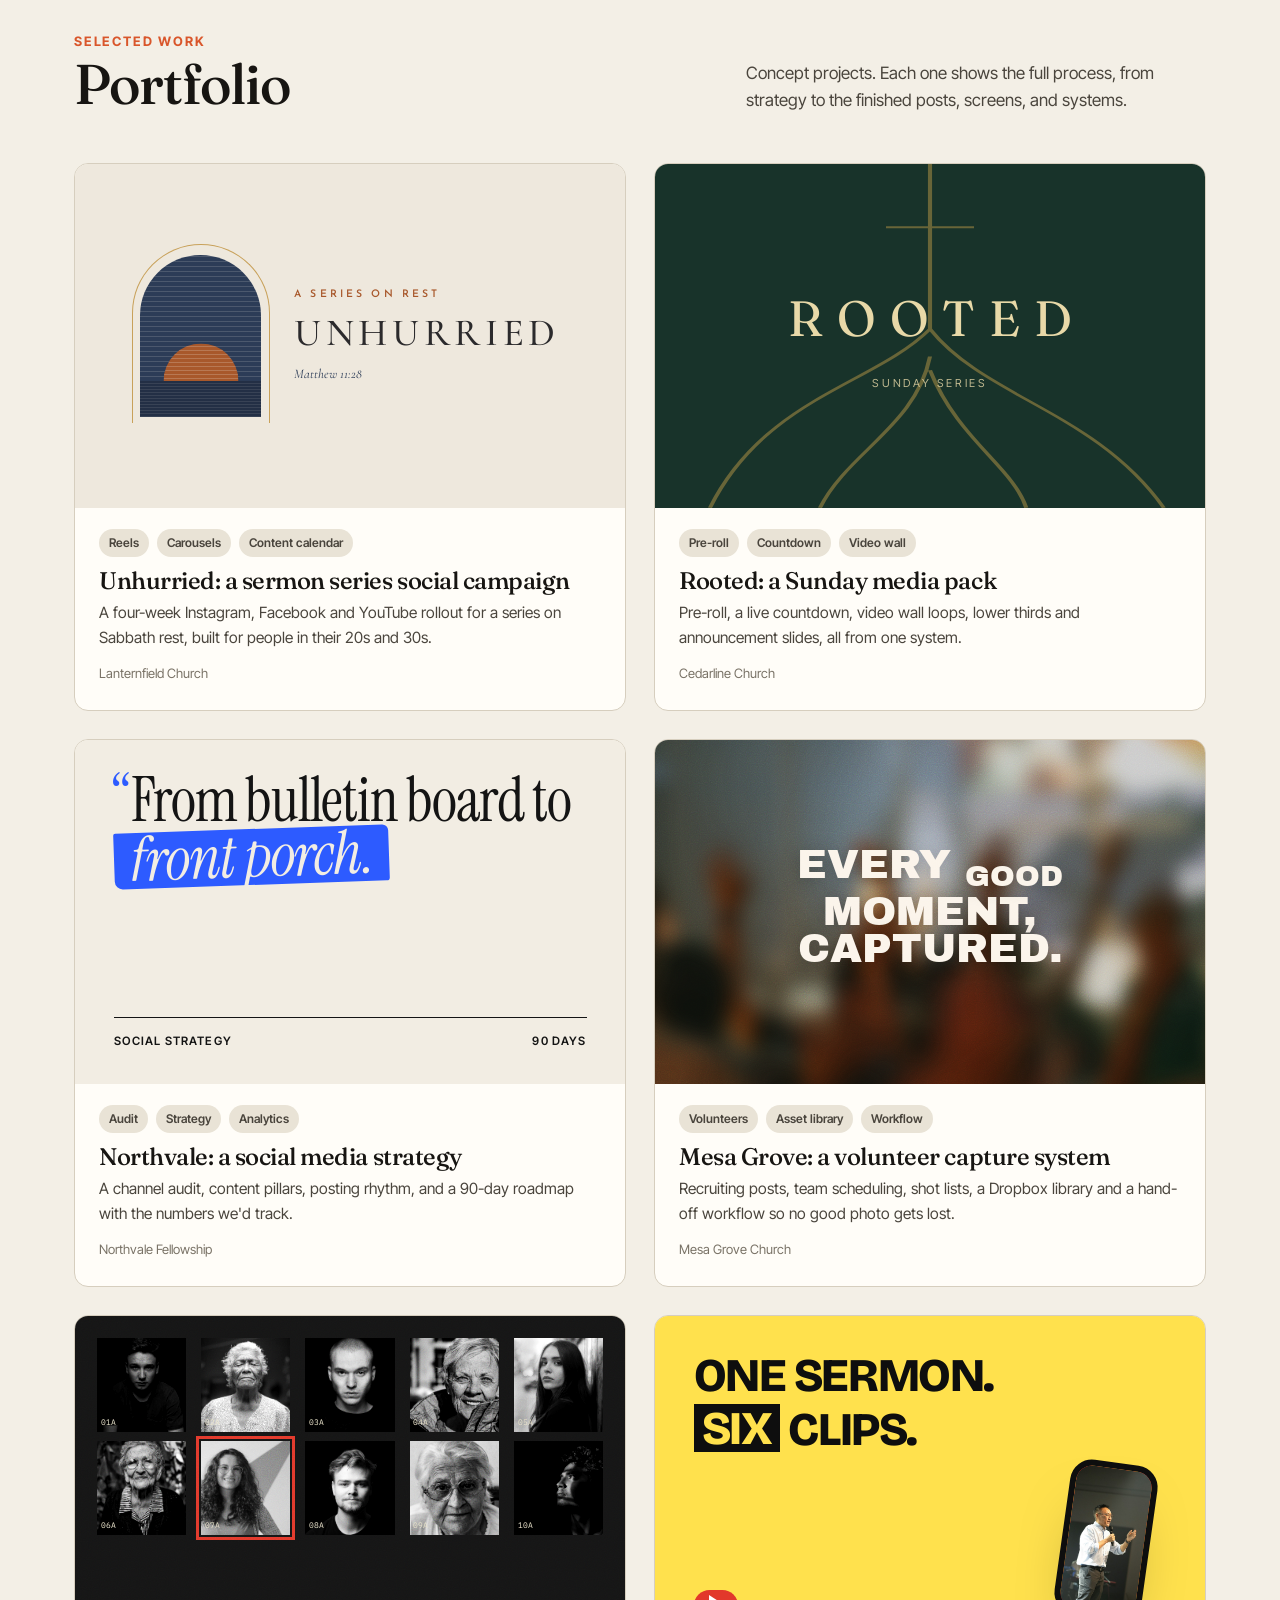
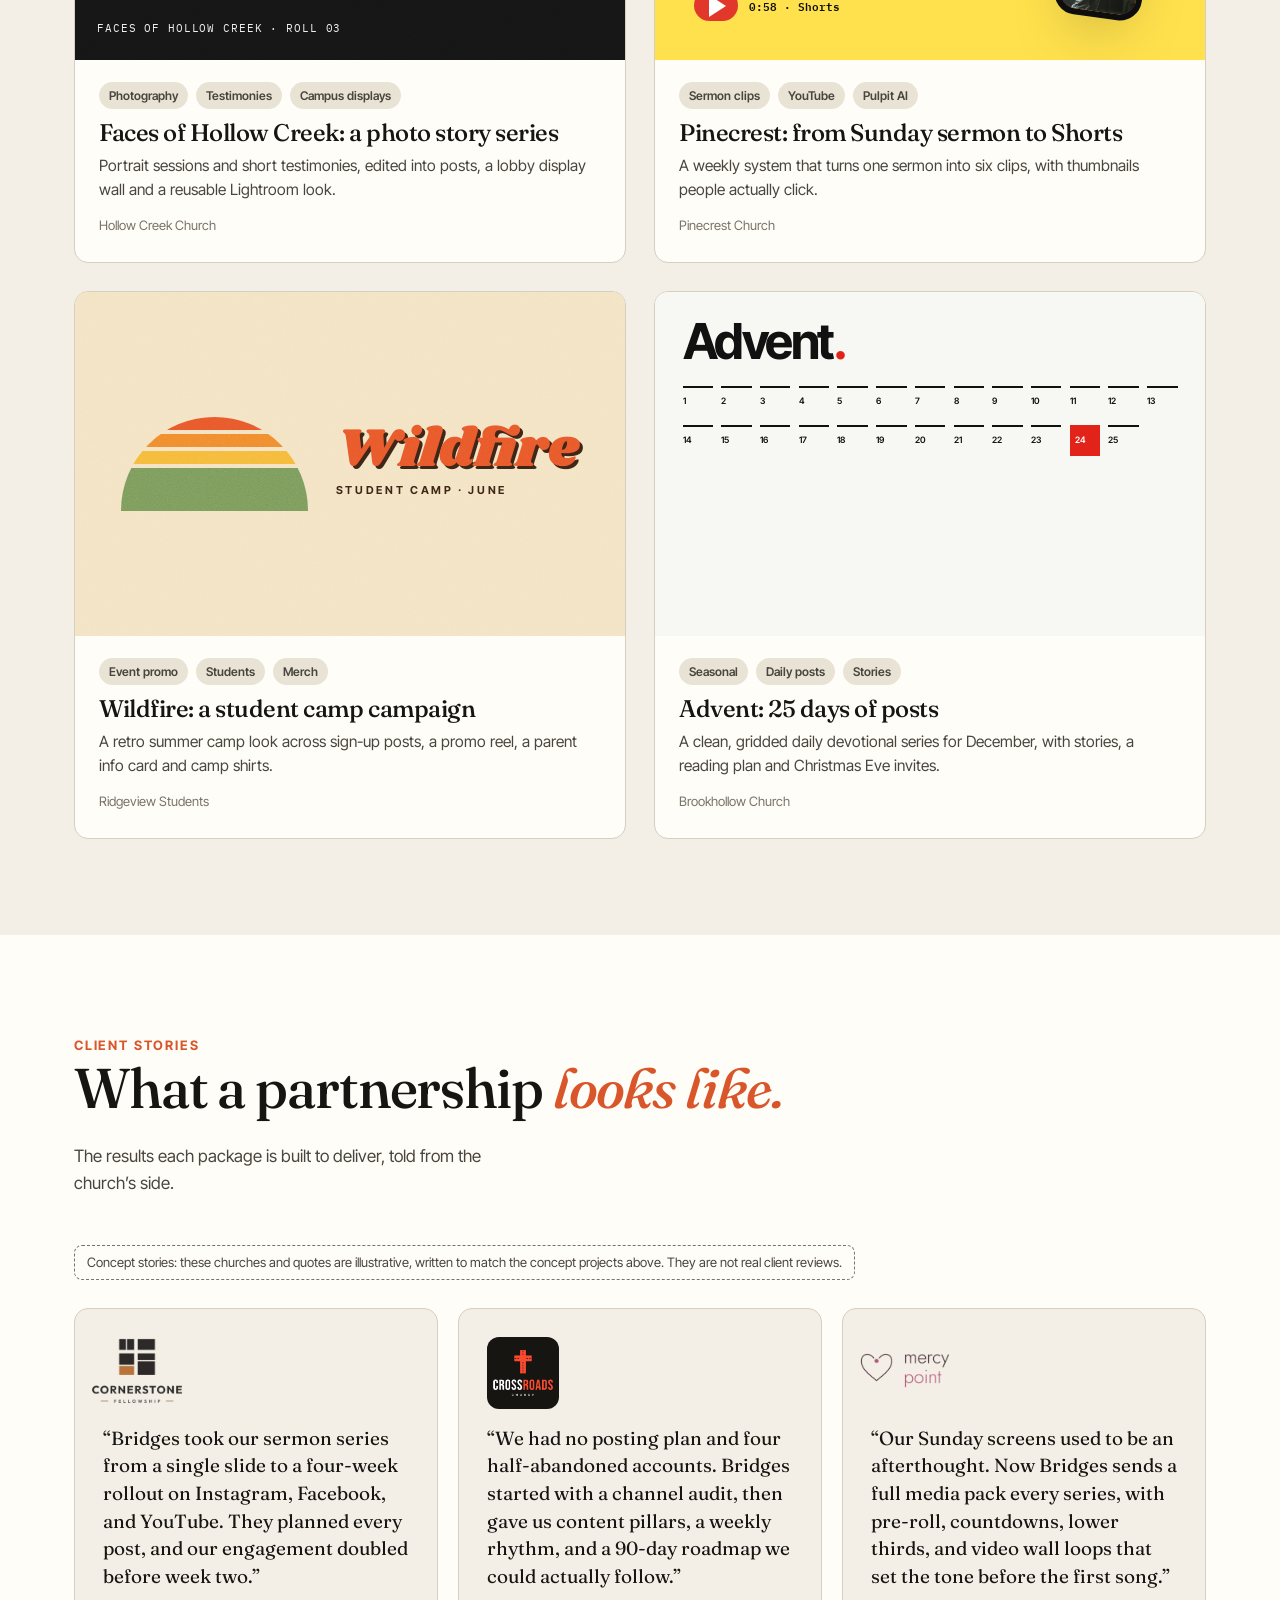
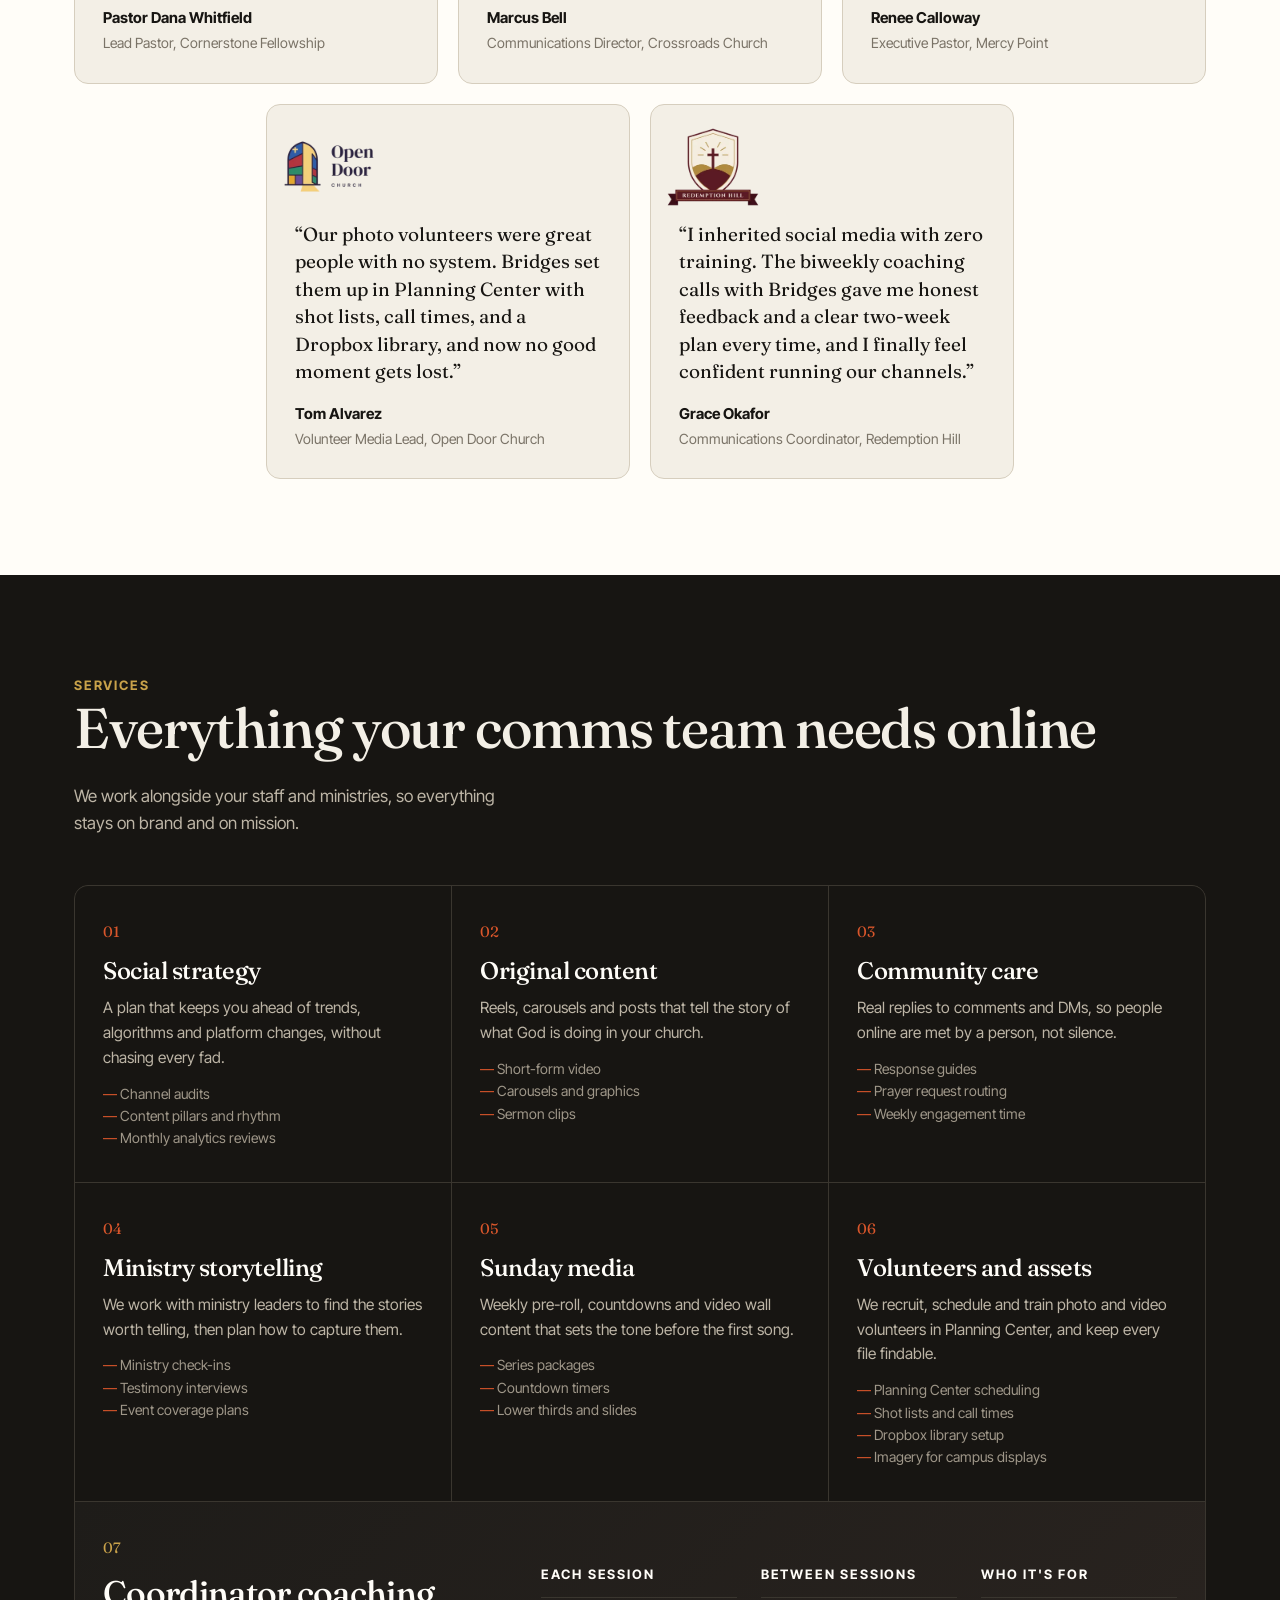
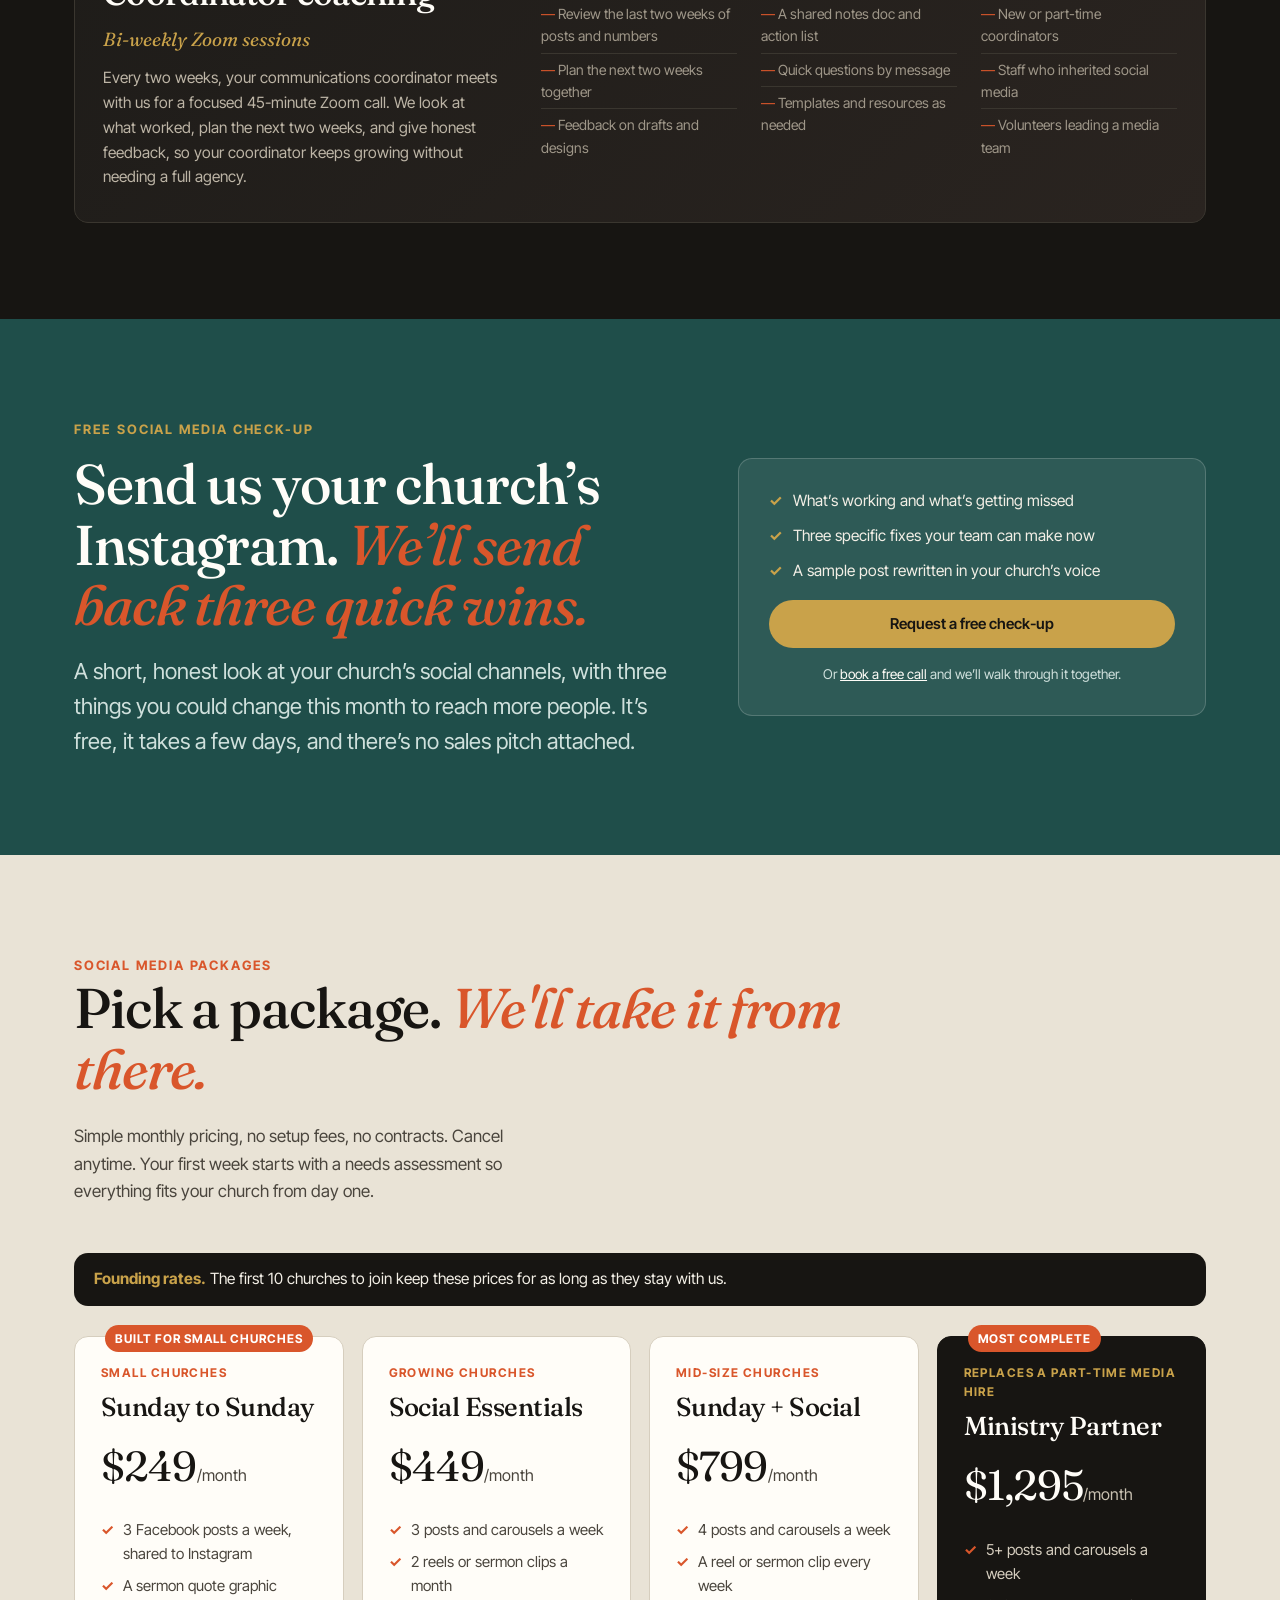
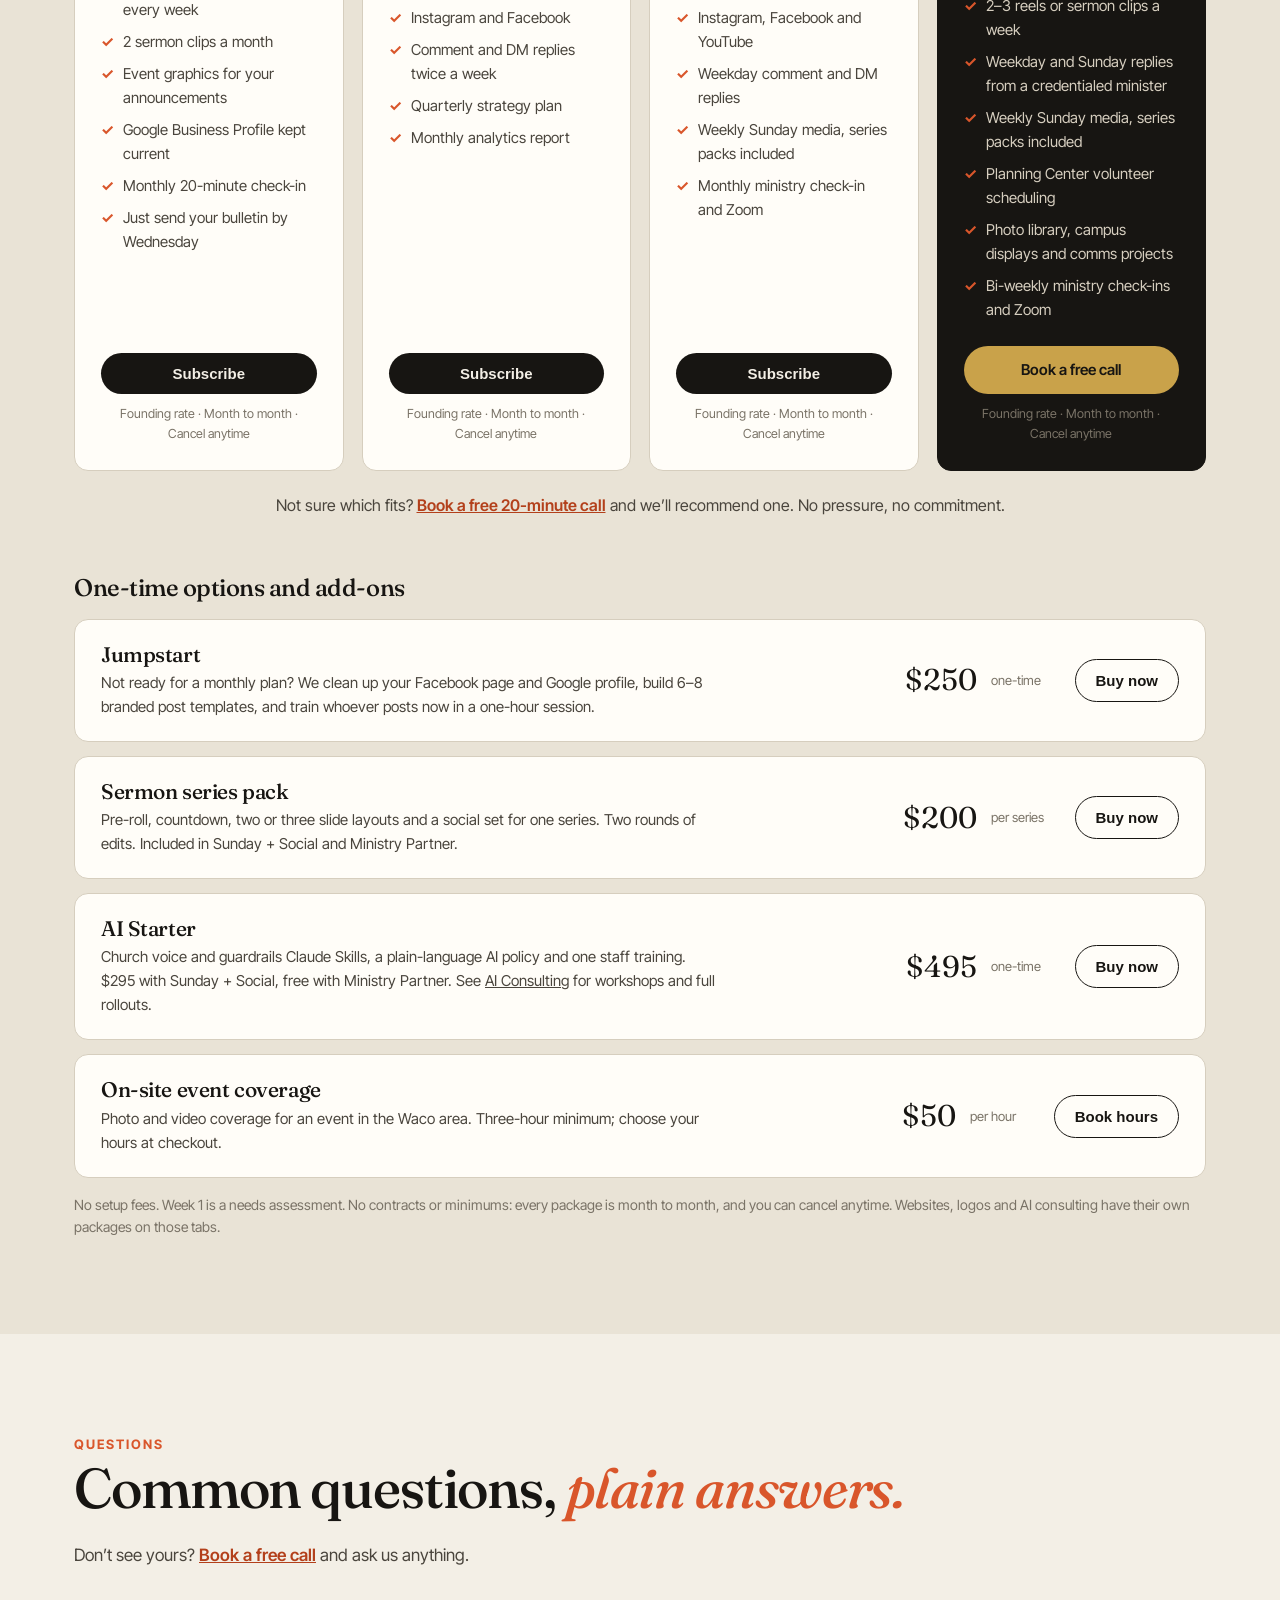
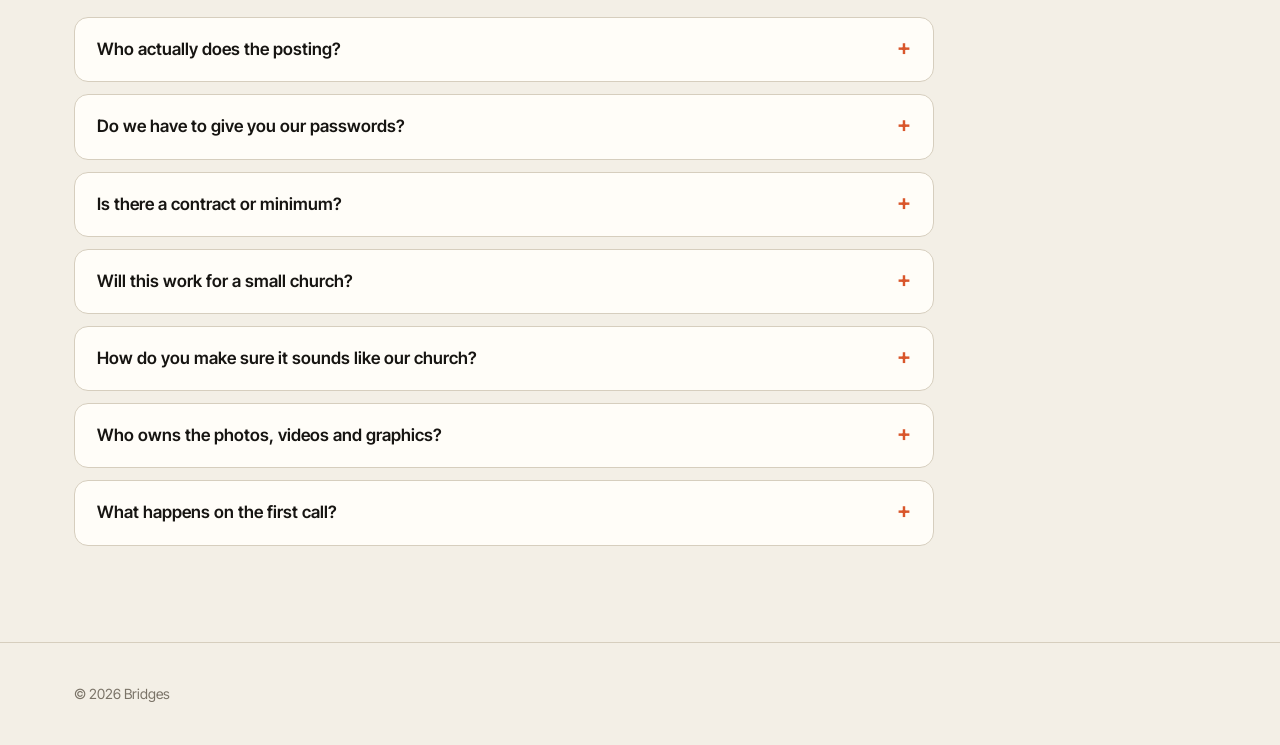
==== commit b755291b: "Add floating Book a free consultation button (Calendly)" ====
--- a/index.html
+++ b/index.html
@@ -379,5 +379,25 @@
 })();
 </script>
 <script>(function(){try{history.scrollRestoration="manual"}catch(e){}function top(){if(!location.hash)window.scrollTo(0,0)}top();setTimeout(top,80);addEventListener("load",function(){top();setTimeout(top,80)});addEventListener("pageshow",top);})();</script>
+<!-- Book a consultation floating button (Calendly popup) -->
+<link href="https://assets.calendly.com/assets/external/widget.css" rel="stylesheet">
+<style>
+.book-fab{position:fixed;right:22px;bottom:22px;z-index:9999;display:inline-flex;align-items:center;gap:10px;padding:14px 22px 14px 18px;border-radius:999px;background:#D9562B;color:#fff;font:600 15px/1 "Inter Tight",system-ui,-apple-system,sans-serif;text-decoration:none;box-shadow:0 10px 28px rgba(23,21,18,.28);transition:transform .2s ease,background .2s ease,box-shadow .2s ease}
+.book-fab:hover{background:#B3401B;transform:translateY(-2px);box-shadow:0 14px 32px rgba(23,21,18,.32)}
+.book-fab:focus-visible{outline:3px solid #C9A24A;outline-offset:3px}
+.book-fab svg{width:18px;height:18px;flex:none}
+@media (max-width:600px){.book-fab{right:14px;bottom:14px;padding:12px 16px 12px 14px;font-size:14px}}
+@media print{.book-fab{display:none}}
+</style>
+<a class="book-fab" href="https://calendly.com/bridgesmedia-proton/free-20-minute-discovery-call" target="_blank" rel="noopener" aria-label="Book a free 20-minute consultation">
+<svg viewBox="0 0 24 24" fill="none" stroke="currentColor" stroke-width="2" stroke-linecap="round" stroke-linejoin="round" aria-hidden="true"><rect x="3" y="4.5" width="18" height="16" rx="2.5"/><path d="M8 2.5v4M16 2.5v4M3 9.5h18"/><path d="M9 15l2 2 4-4"/></svg>Book a free consultation</a>
+<script>
+(function(){
+  var a=document.querySelector('.book-fab');if(!a)return;
+  function load(){if(window.Calendly||document.querySelector('script[src*="assets.calendly.com/assets/external/widget.js"]'))return;var s=document.createElement('script');s.src='https://assets.calendly.com/assets/external/widget.js';s.async=true;document.body.appendChild(s);}
+  load();
+  a.addEventListener('click',function(e){if(window.Calendly&&Calendly.initPopupWidget){e.preventDefault();Calendly.initPopupWidget({url:a.href+'?hide_gdpr_banner=1&primary_color=d9562b'});}});
+})();
+</script>
 </body>
 </html>
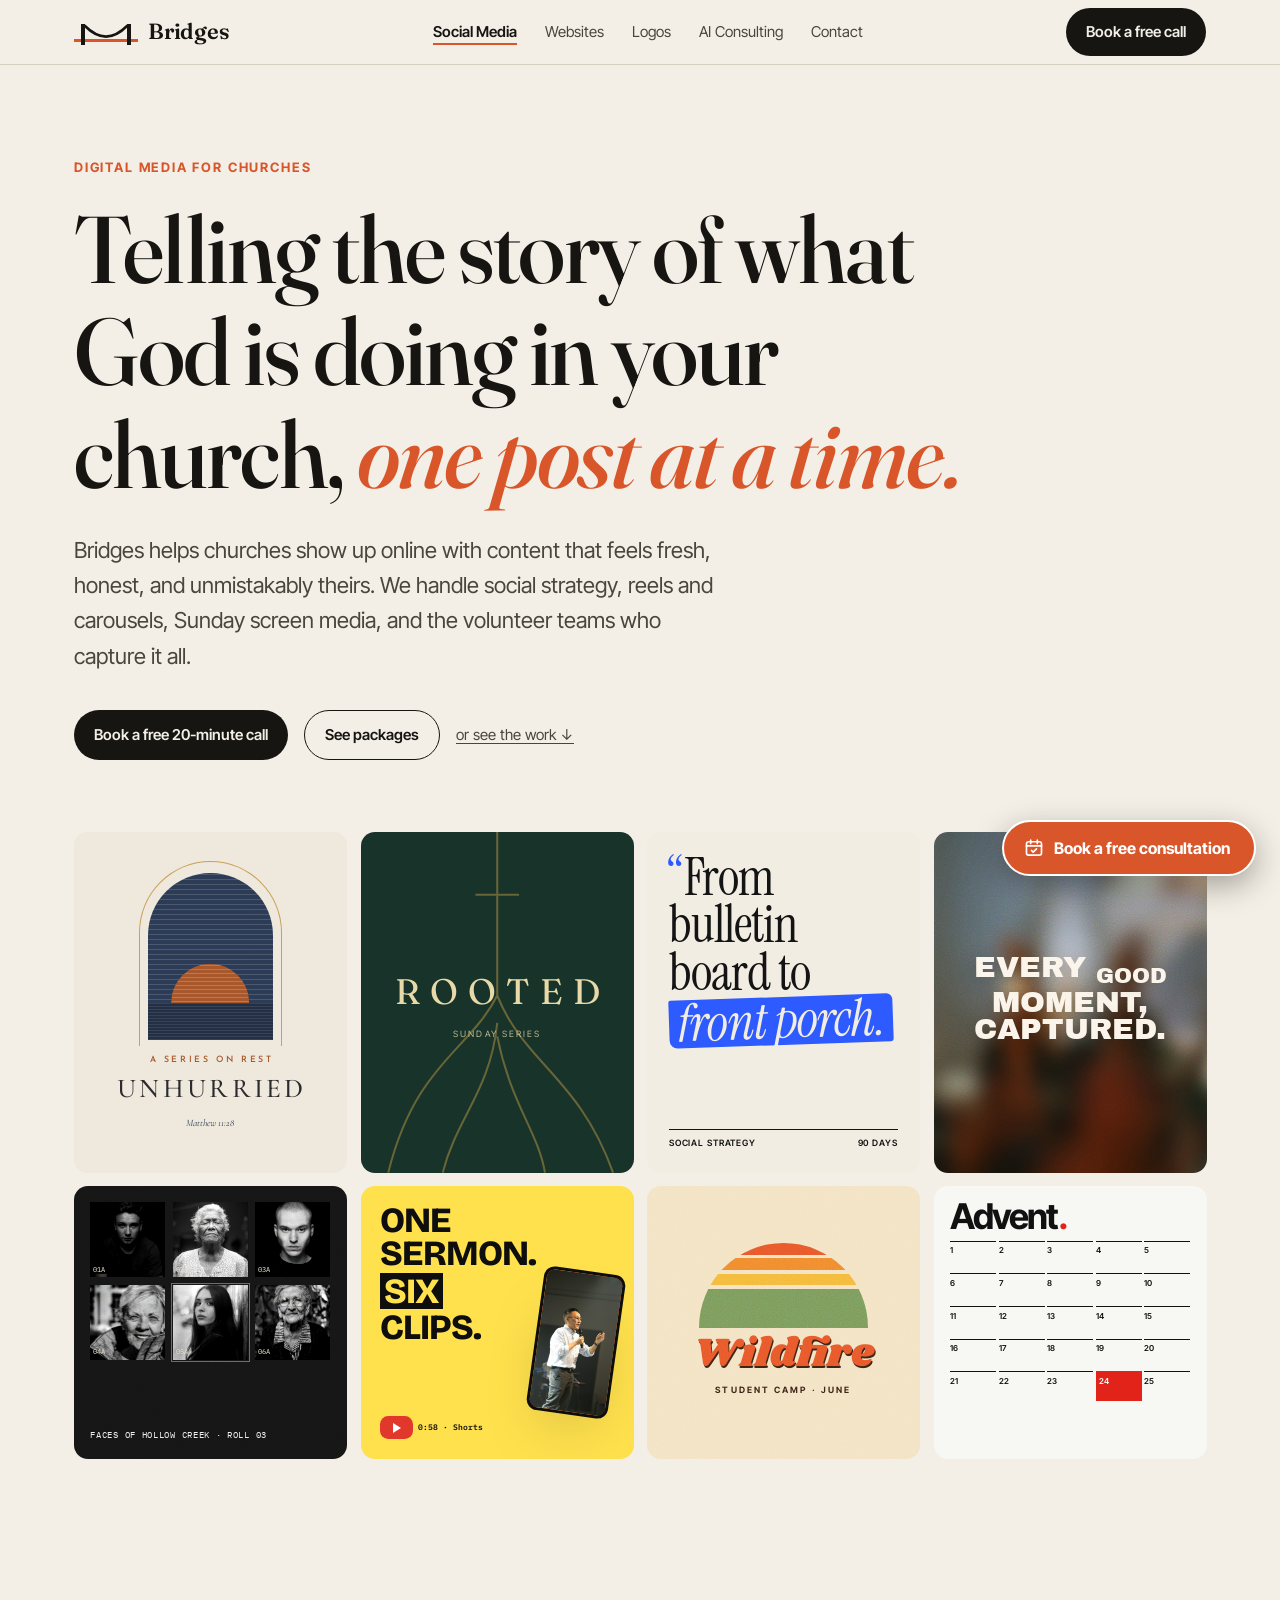
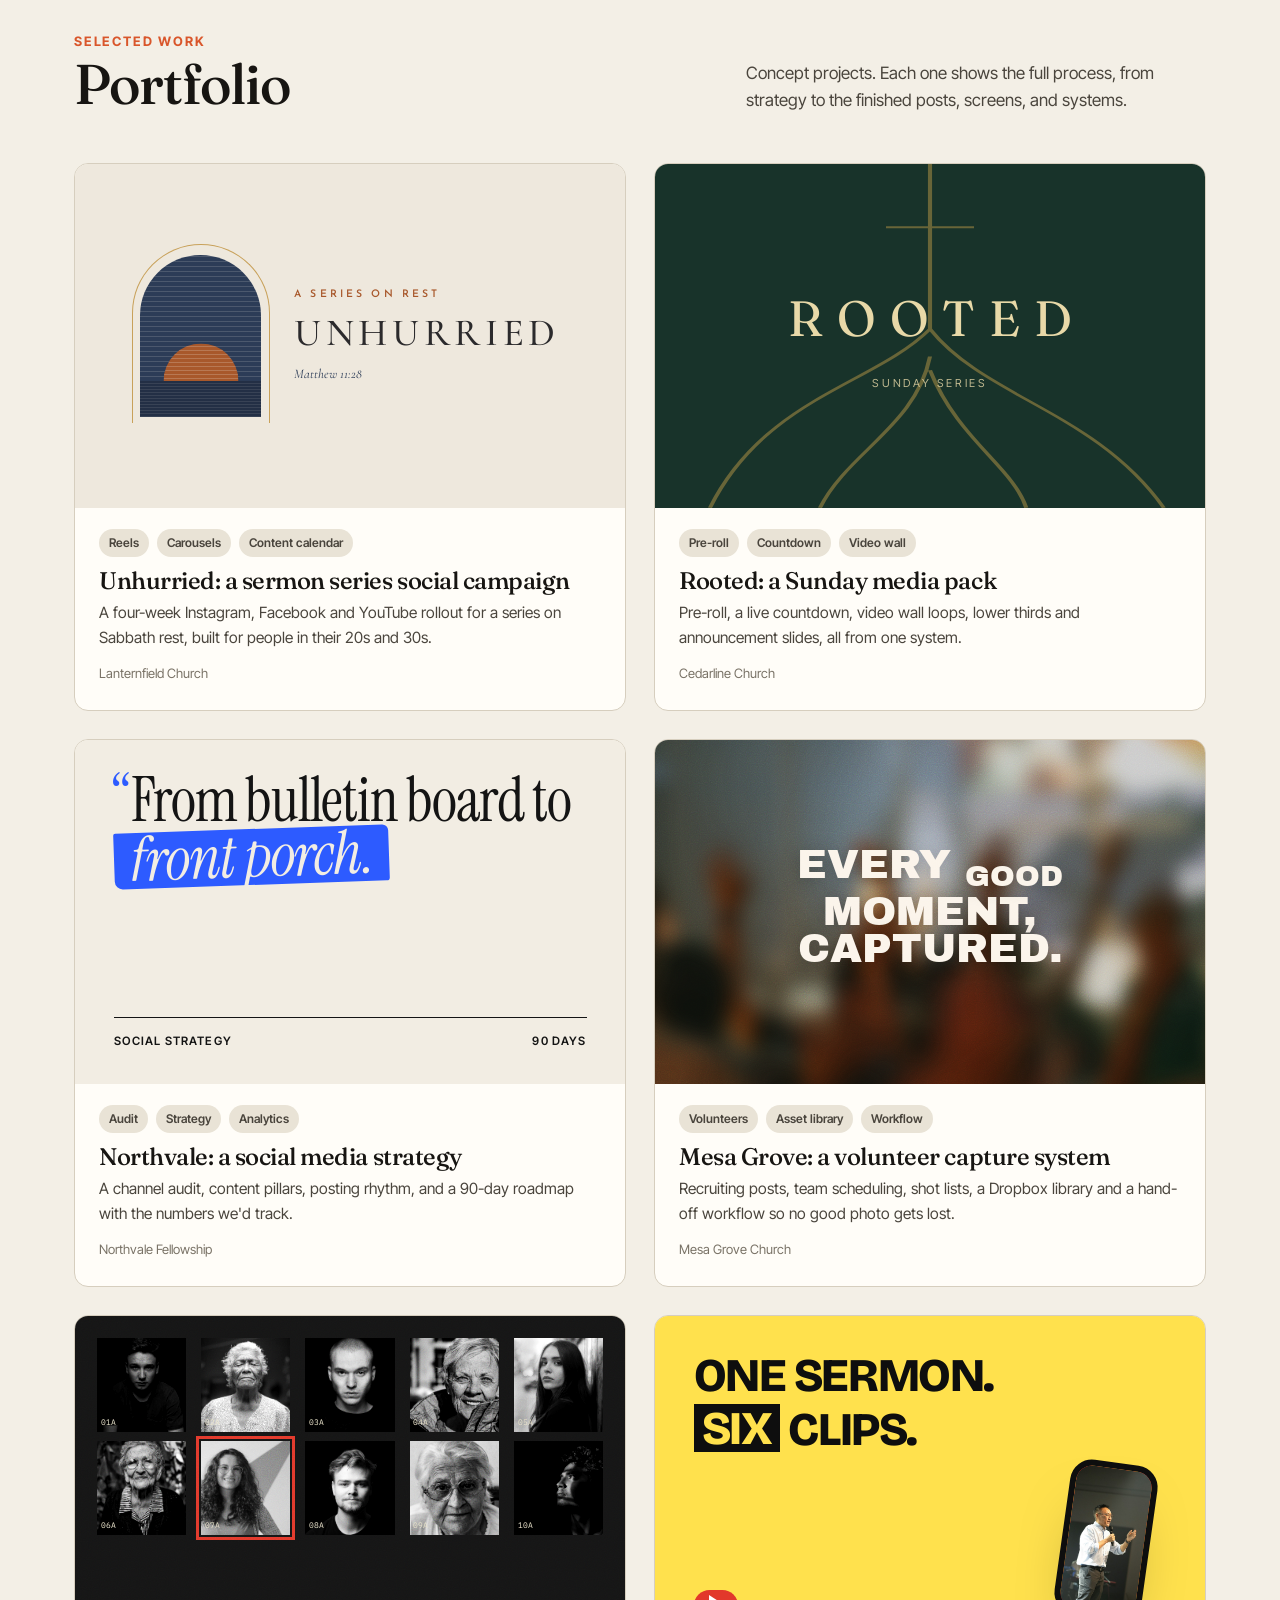
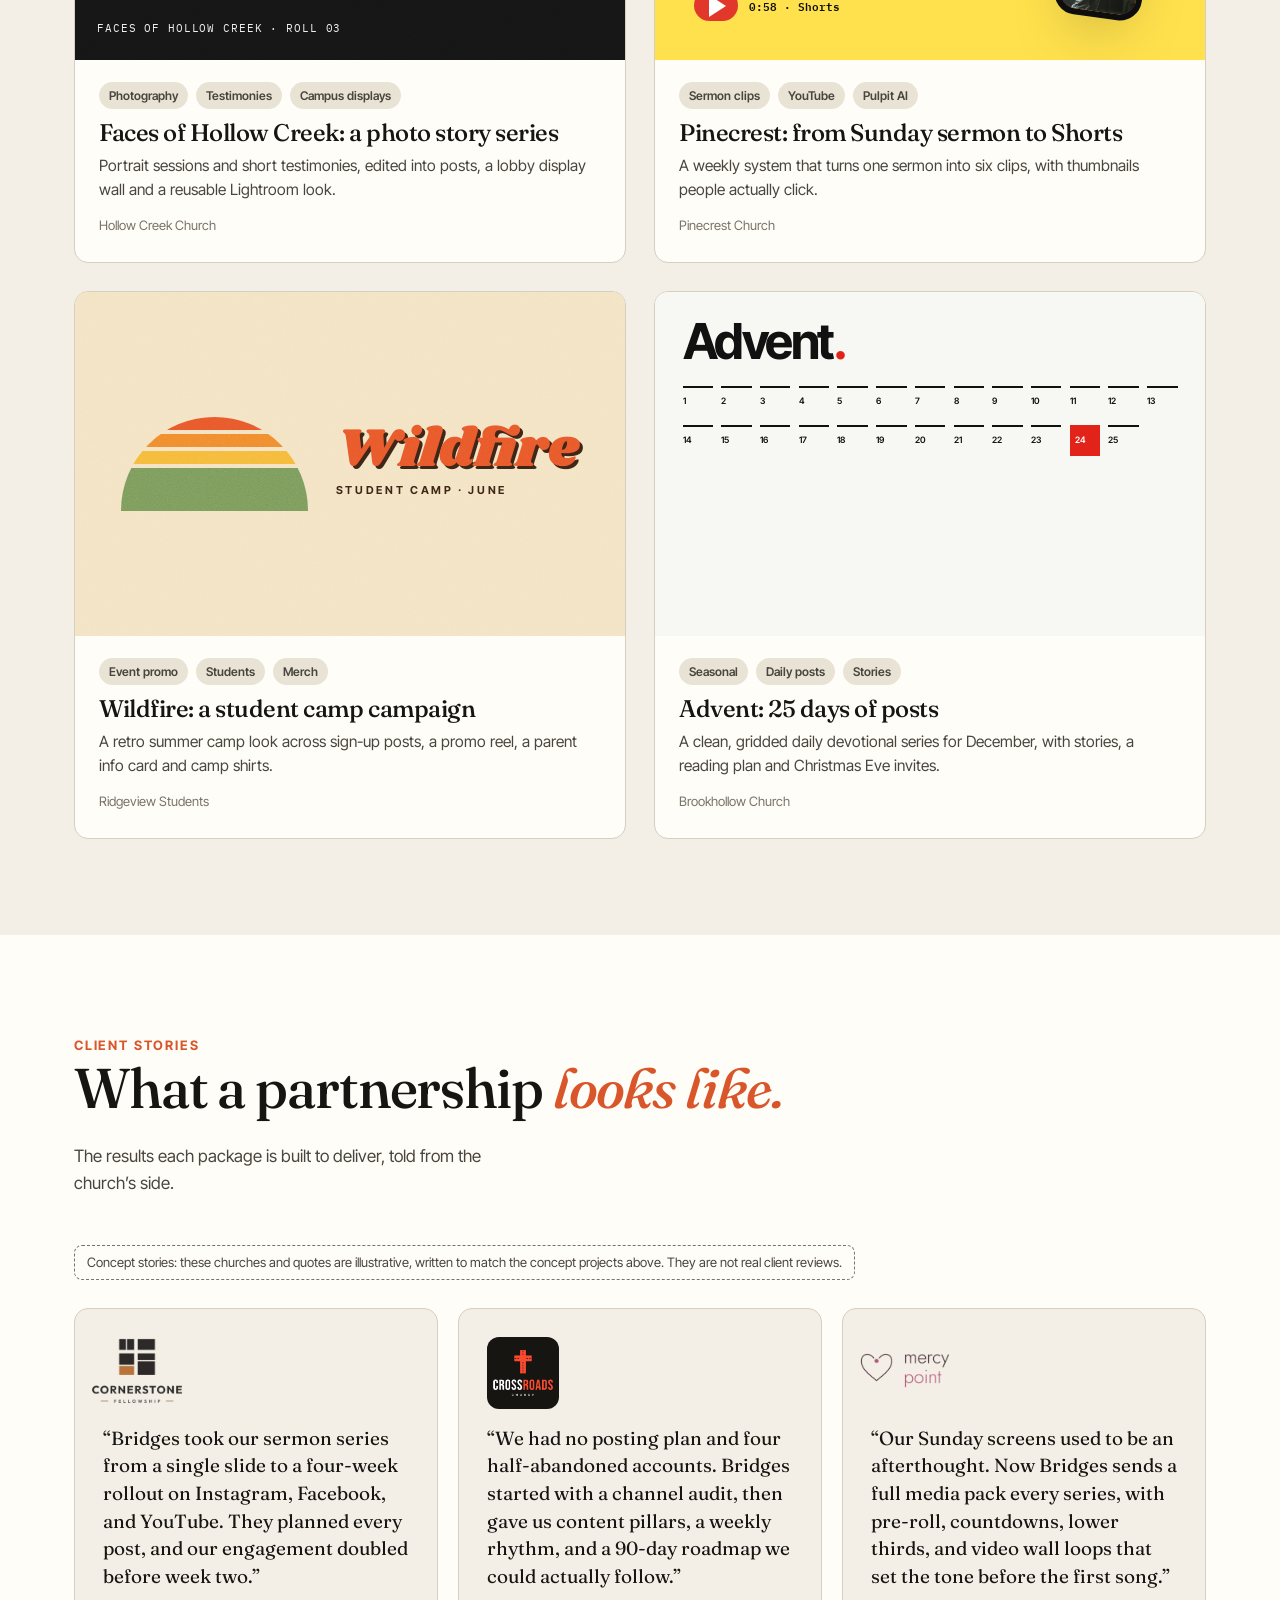
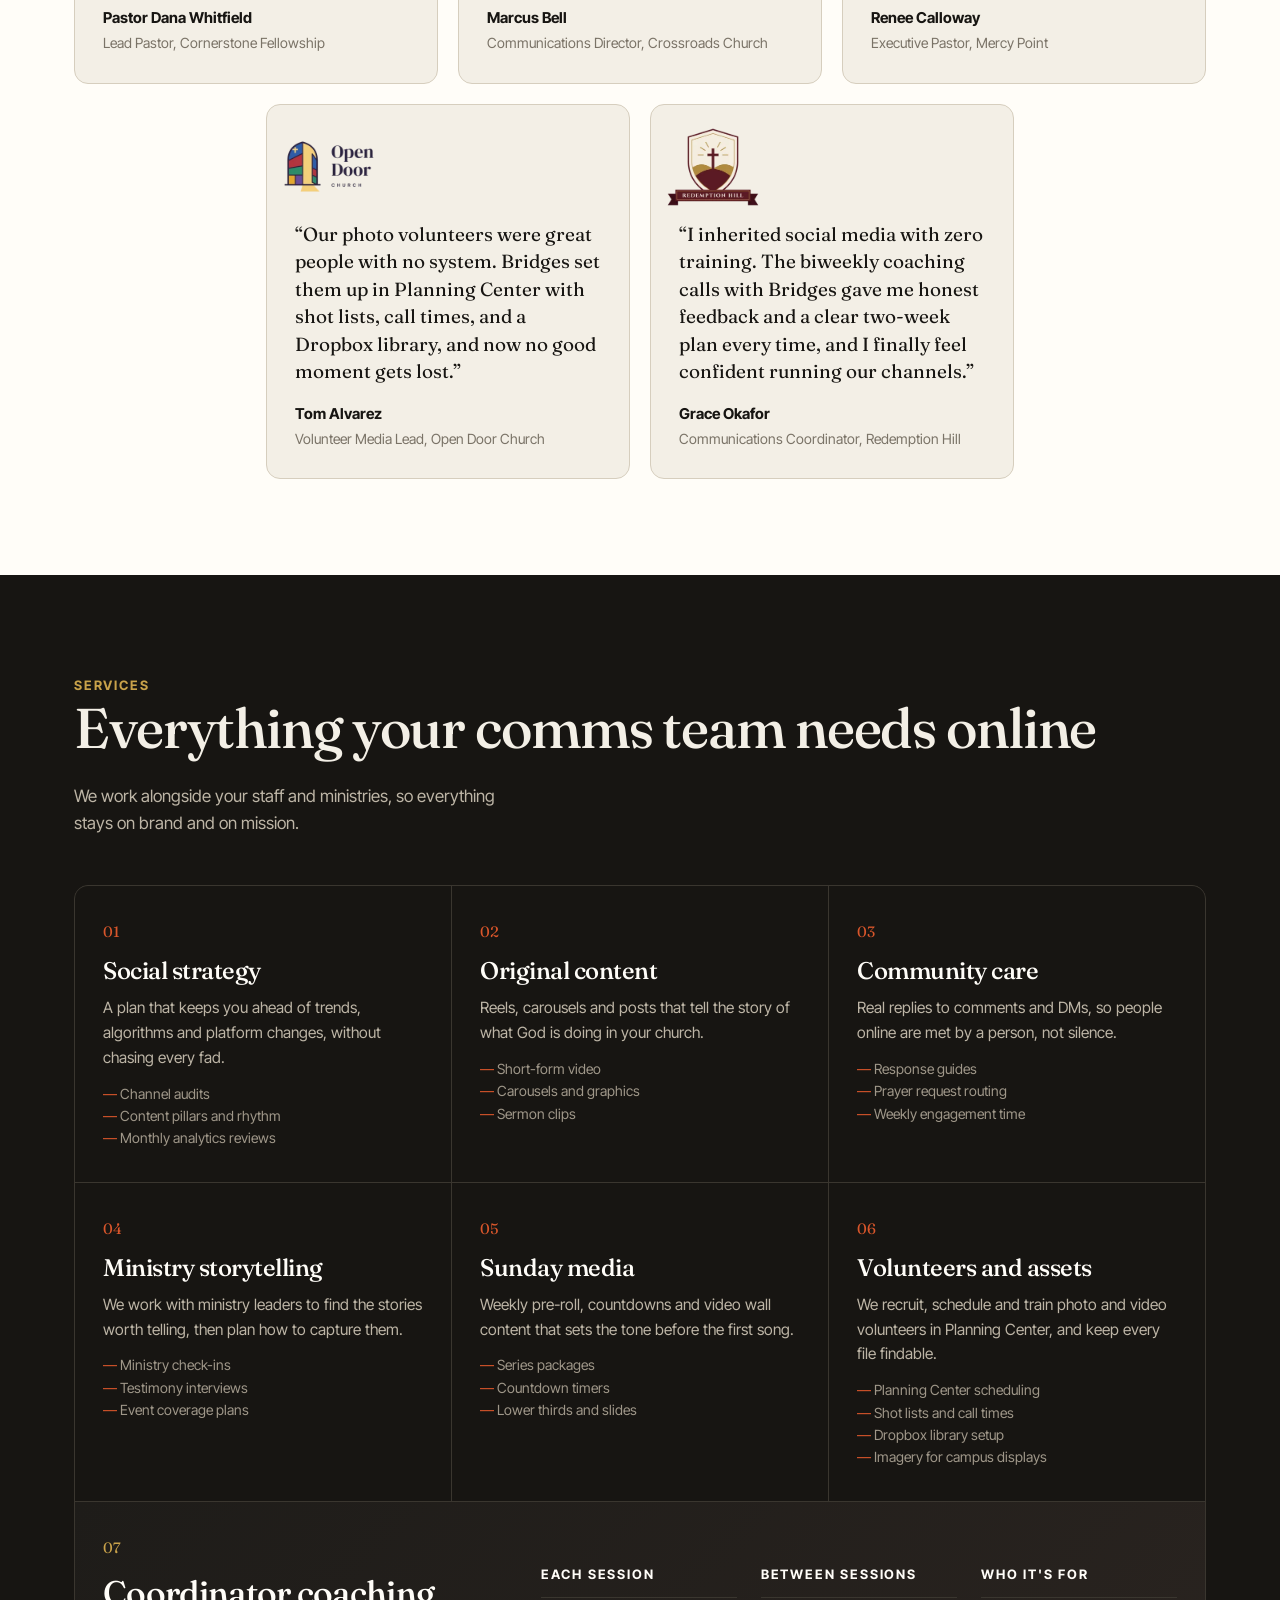
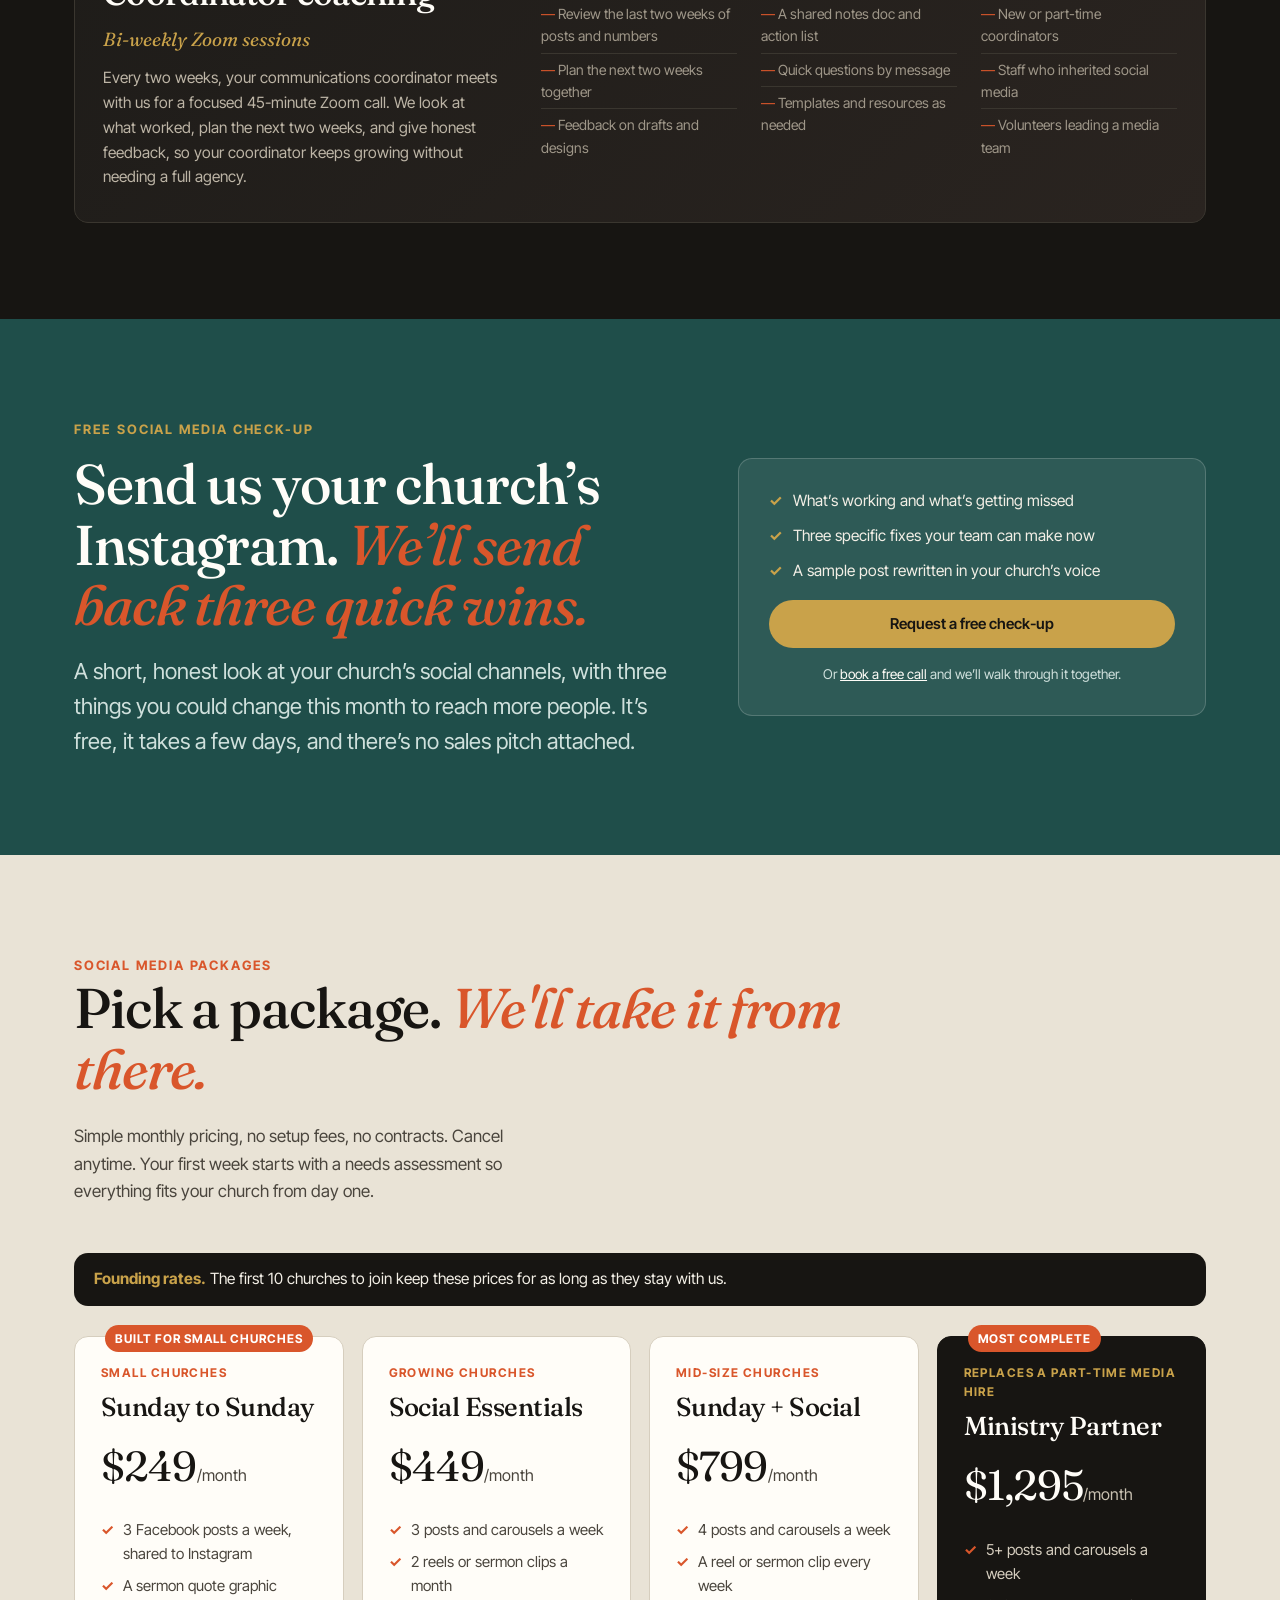
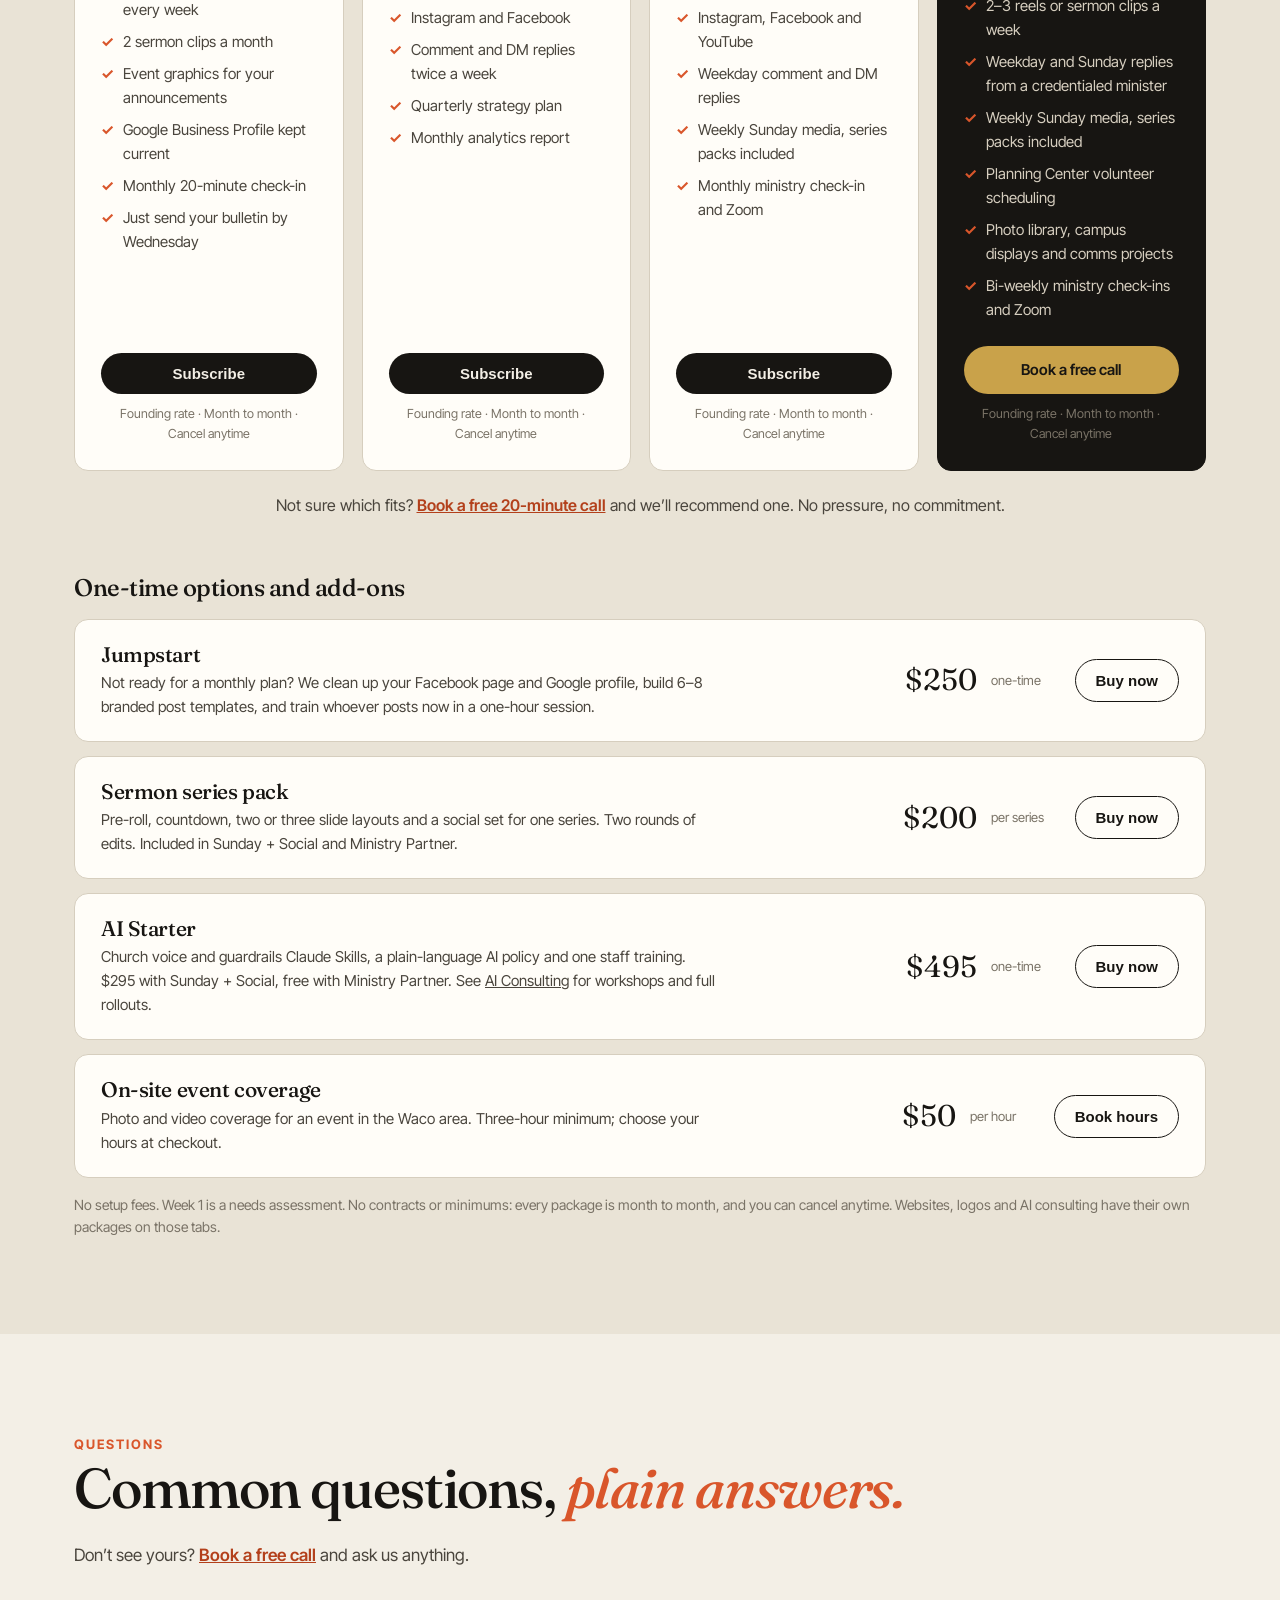
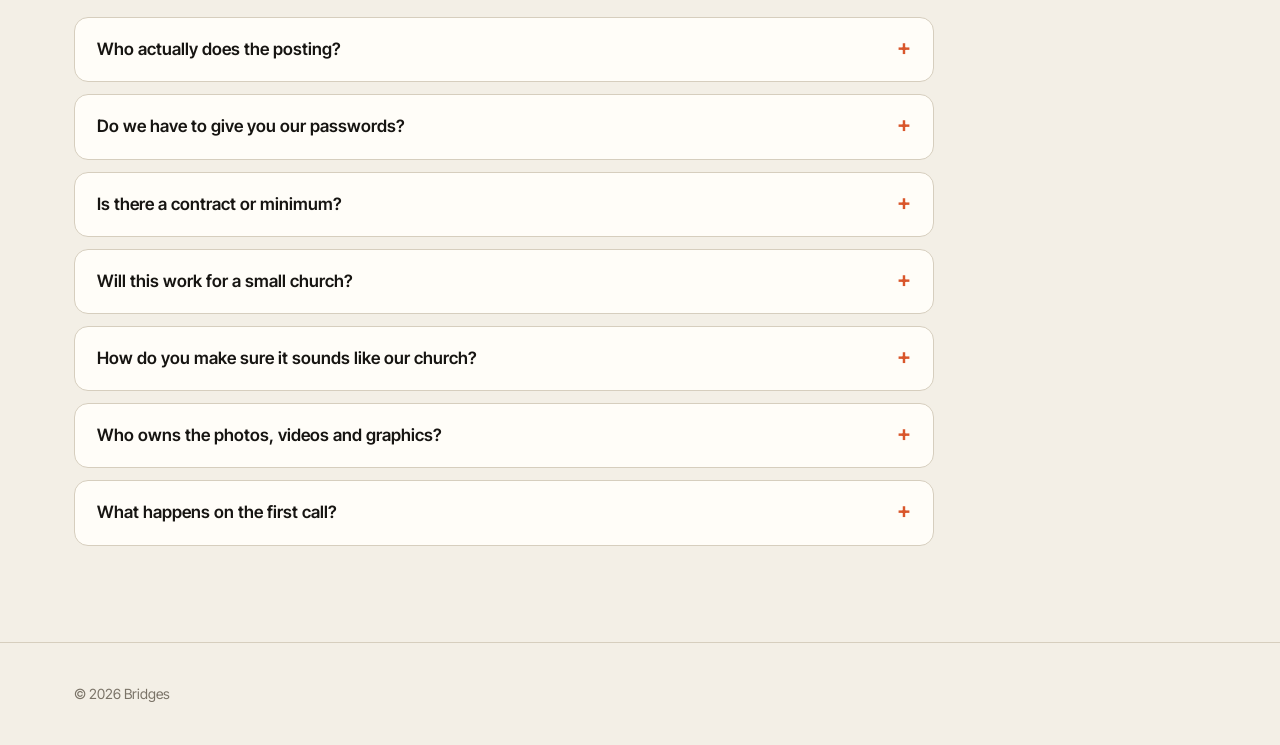
==== commit 473277cb: "Booking button links straight to Calendly; larger" ====
--- a/index.html
+++ b/index.html
@@ -379,25 +379,16 @@
 })();
 </script>
 <script>(function(){try{history.scrollRestoration="manual"}catch(e){}function top(){if(!location.hash)window.scrollTo(0,0)}top();setTimeout(top,80);addEventListener("load",function(){top();setTimeout(top,80)});addEventListener("pageshow",top);})();</script>
-<!-- Book a consultation floating button (Calendly popup) -->
-<link href="https://assets.calendly.com/assets/external/widget.css" rel="stylesheet">
+<!-- Book a consultation floating button (direct Calendly link) -->
 <style>
-.book-fab{position:fixed;right:22px;bottom:22px;z-index:9999;display:inline-flex;align-items:center;gap:10px;padding:14px 22px 14px 18px;border-radius:999px;background:#D9562B;color:#fff;font:600 15px/1 "Inter Tight",system-ui,-apple-system,sans-serif;text-decoration:none;box-shadow:0 10px 28px rgba(23,21,18,.28);transition:transform .2s ease,background .2s ease,box-shadow .2s ease}
-.book-fab:hover{background:#B3401B;transform:translateY(-2px);box-shadow:0 14px 32px rgba(23,21,18,.32)}
+.book-fab{position:fixed;right:24px;bottom:24px;z-index:9999;display:inline-flex;align-items:center;gap:10px;padding:16px 24px 16px 20px;border-radius:999px;background:#D9562B;color:#fff;font:700 16px/1 "Inter Tight",system-ui,-apple-system,sans-serif;text-decoration:none;box-shadow:0 10px 30px rgba(23,21,18,.35);border:2px solid #fff;transition:transform .2s ease,background .2s ease}
+.book-fab:hover{background:#B3401B;transform:translateY(-2px)}
 .book-fab:focus-visible{outline:3px solid #C9A24A;outline-offset:3px}
-.book-fab svg{width:18px;height:18px;flex:none}
-@media (max-width:600px){.book-fab{right:14px;bottom:14px;padding:12px 16px 12px 14px;font-size:14px}}
+.book-fab svg{width:20px;height:20px;flex:none}
+@media (max-width:600px){.book-fab{right:14px;bottom:14px;padding:13px 18px 13px 15px;font-size:15px}}
 @media print{.book-fab{display:none}}
 </style>
-<a class="book-fab" href="https://calendly.com/bridgesmedia-proton/free-20-minute-discovery-call" target="_blank" rel="noopener" aria-label="Book a free 20-minute consultation">
+<a class="book-fab" href="https://calendly.com/bridgesmedia-proton/free-20-minute-discovery-call" target="_blank" rel="noopener" aria-label="Book a free 20-minute consultation on Calendly (opens in a new tab)">
 <svg viewBox="0 0 24 24" fill="none" stroke="currentColor" stroke-width="2" stroke-linecap="round" stroke-linejoin="round" aria-hidden="true"><rect x="3" y="4.5" width="18" height="16" rx="2.5"/><path d="M8 2.5v4M16 2.5v4M3 9.5h18"/><path d="M9 15l2 2 4-4"/></svg>Book a free consultation</a>
-<script>
-(function(){
-  var a=document.querySelector('.book-fab');if(!a)return;
-  function load(){if(window.Calendly||document.querySelector('script[src*="assets.calendly.com/assets/external/widget.js"]'))return;var s=document.createElement('script');s.src='https://assets.calendly.com/assets/external/widget.js';s.async=true;document.body.appendChild(s);}
-  load();
-  a.addEventListener('click',function(e){if(window.Calendly&&Calendly.initPopupWidget){e.preventDefault();Calendly.initPopupWidget({url:a.href+'?hide_gdpr_banner=1&primary_color=d9562b'});}});
-})();
-</script>
 </body>
 </html>
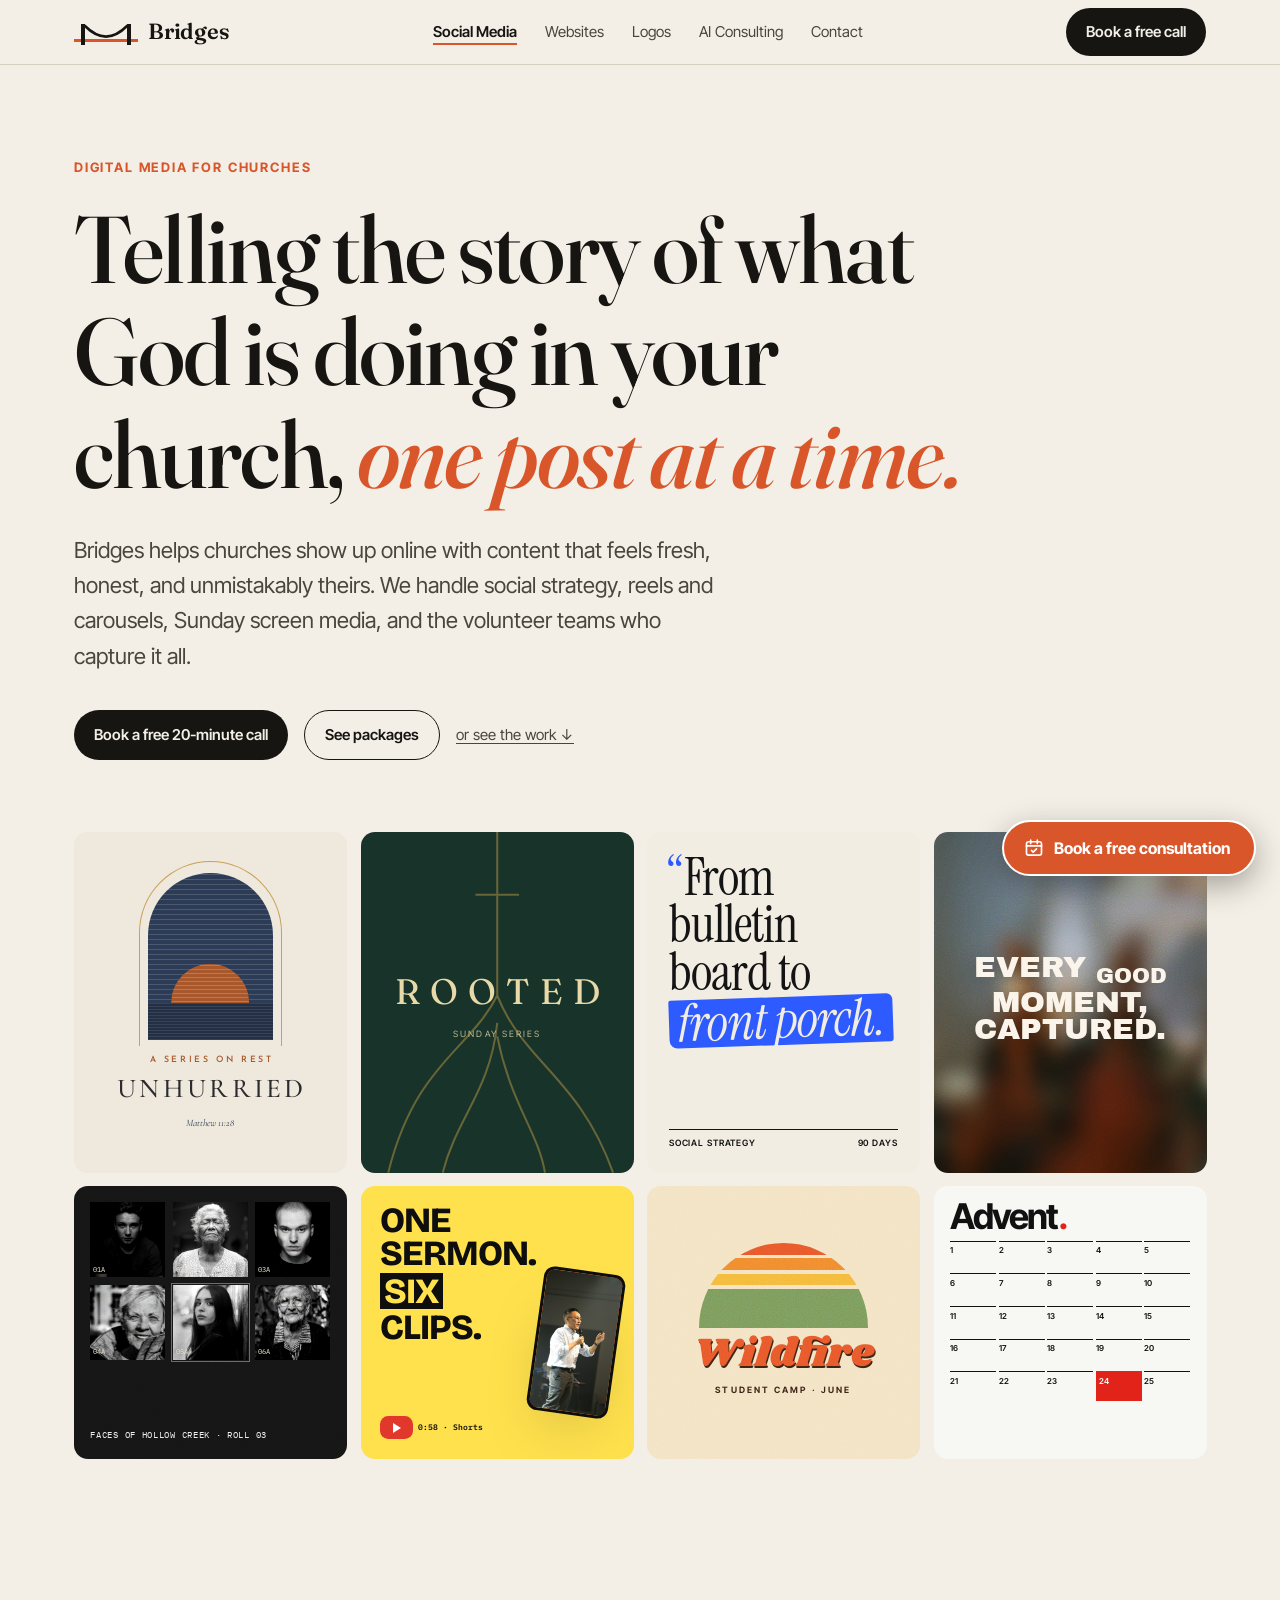
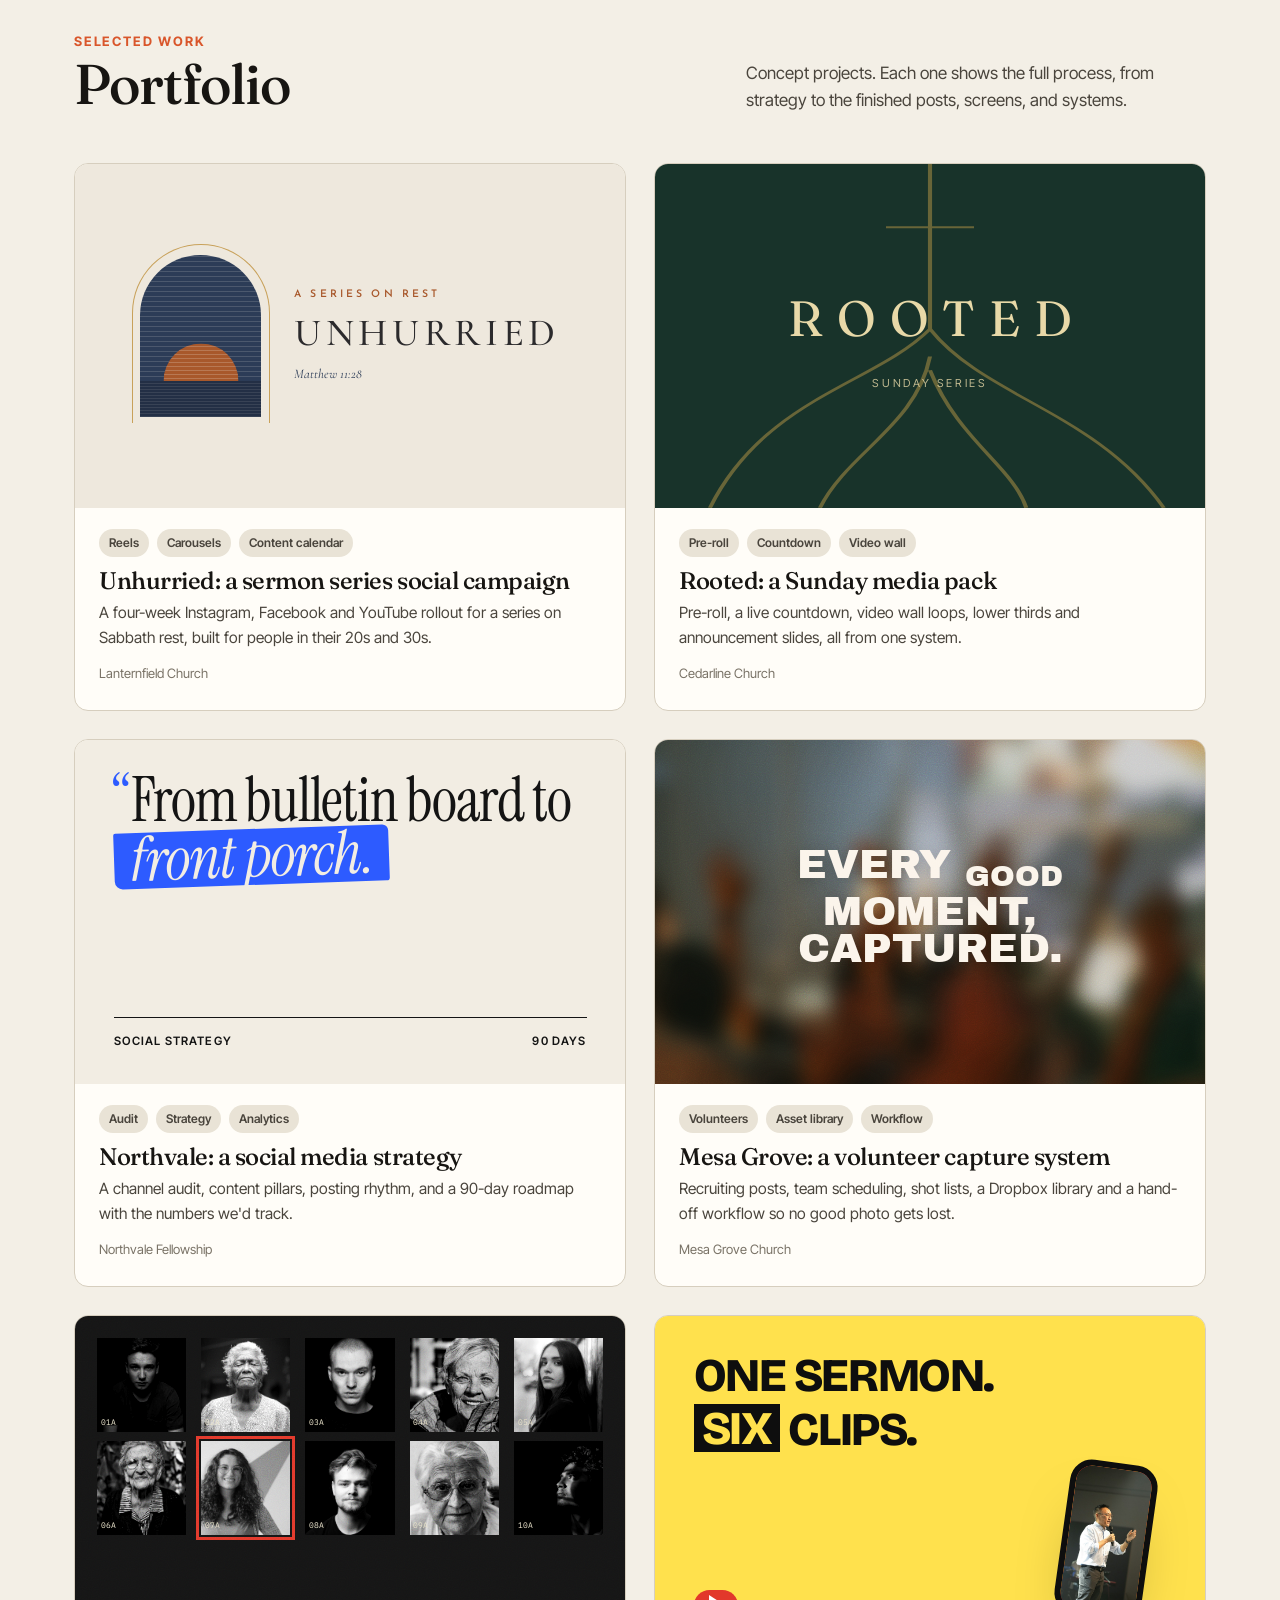
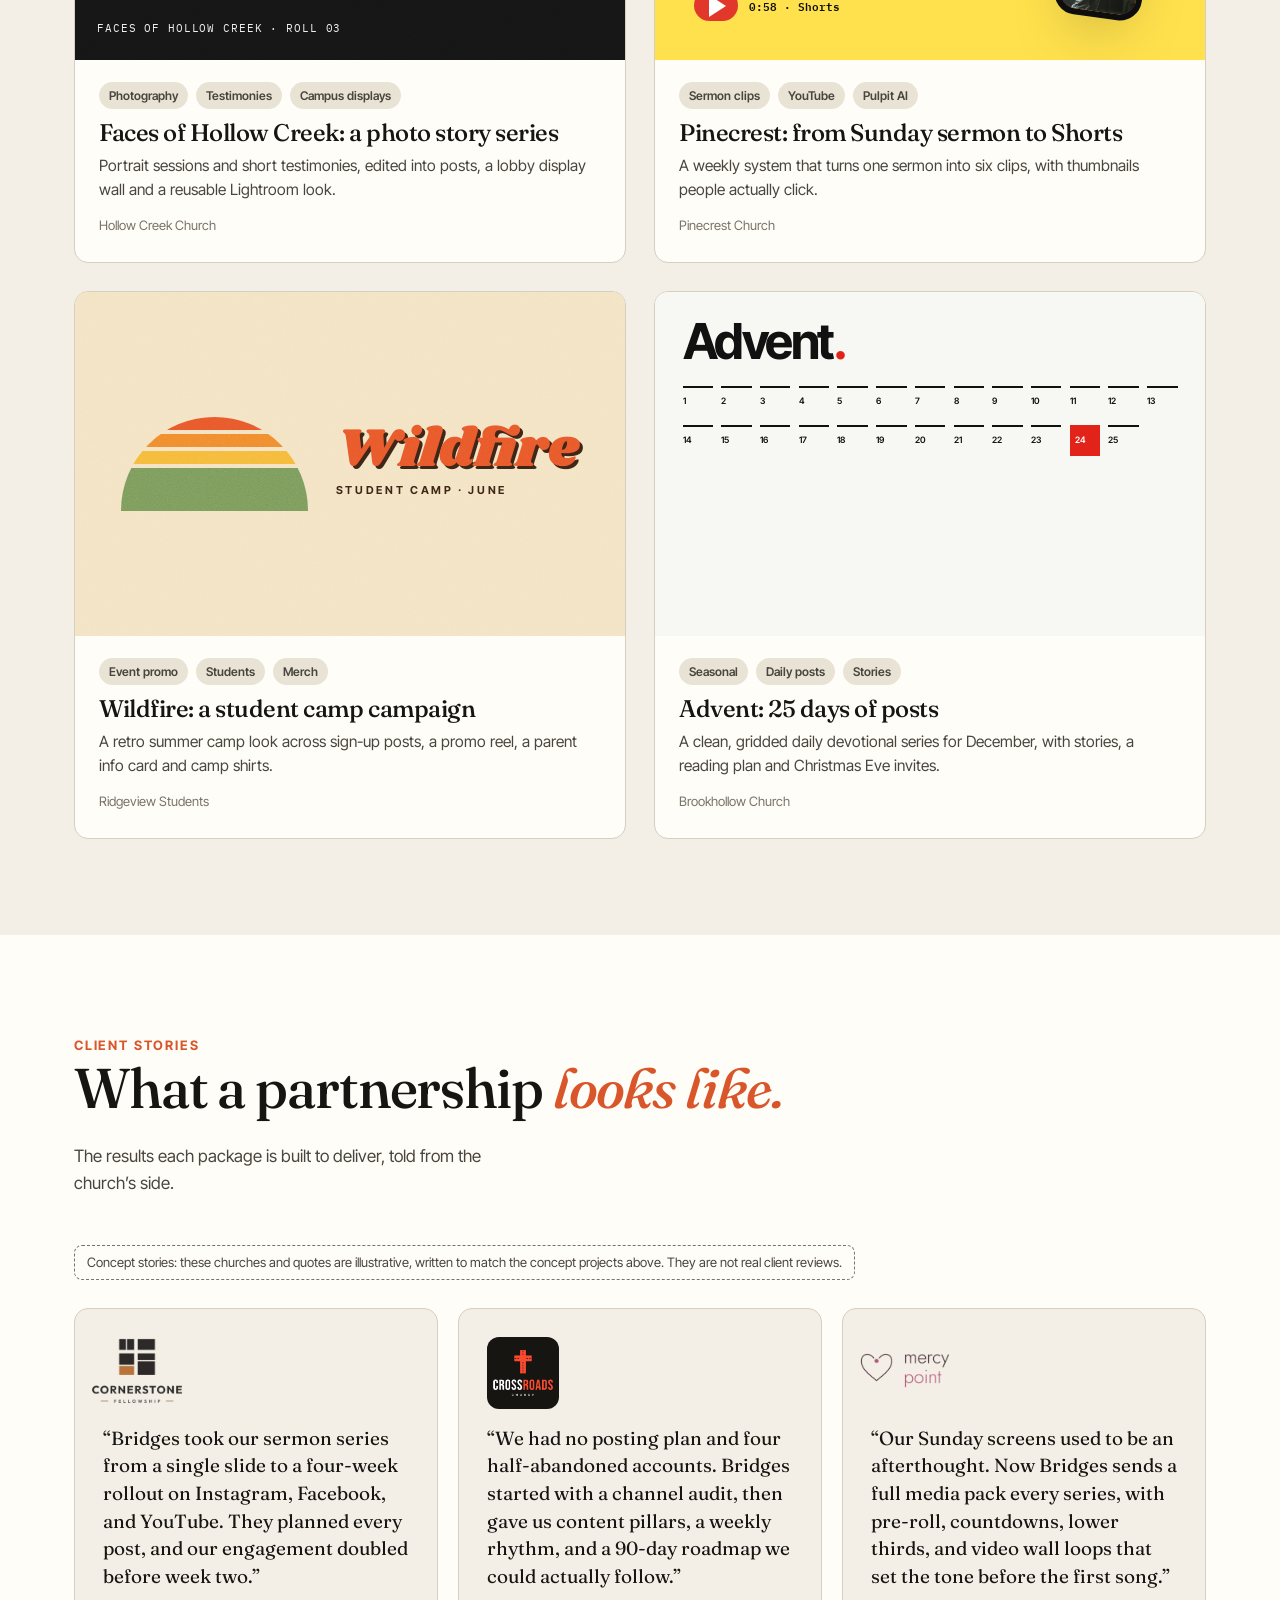
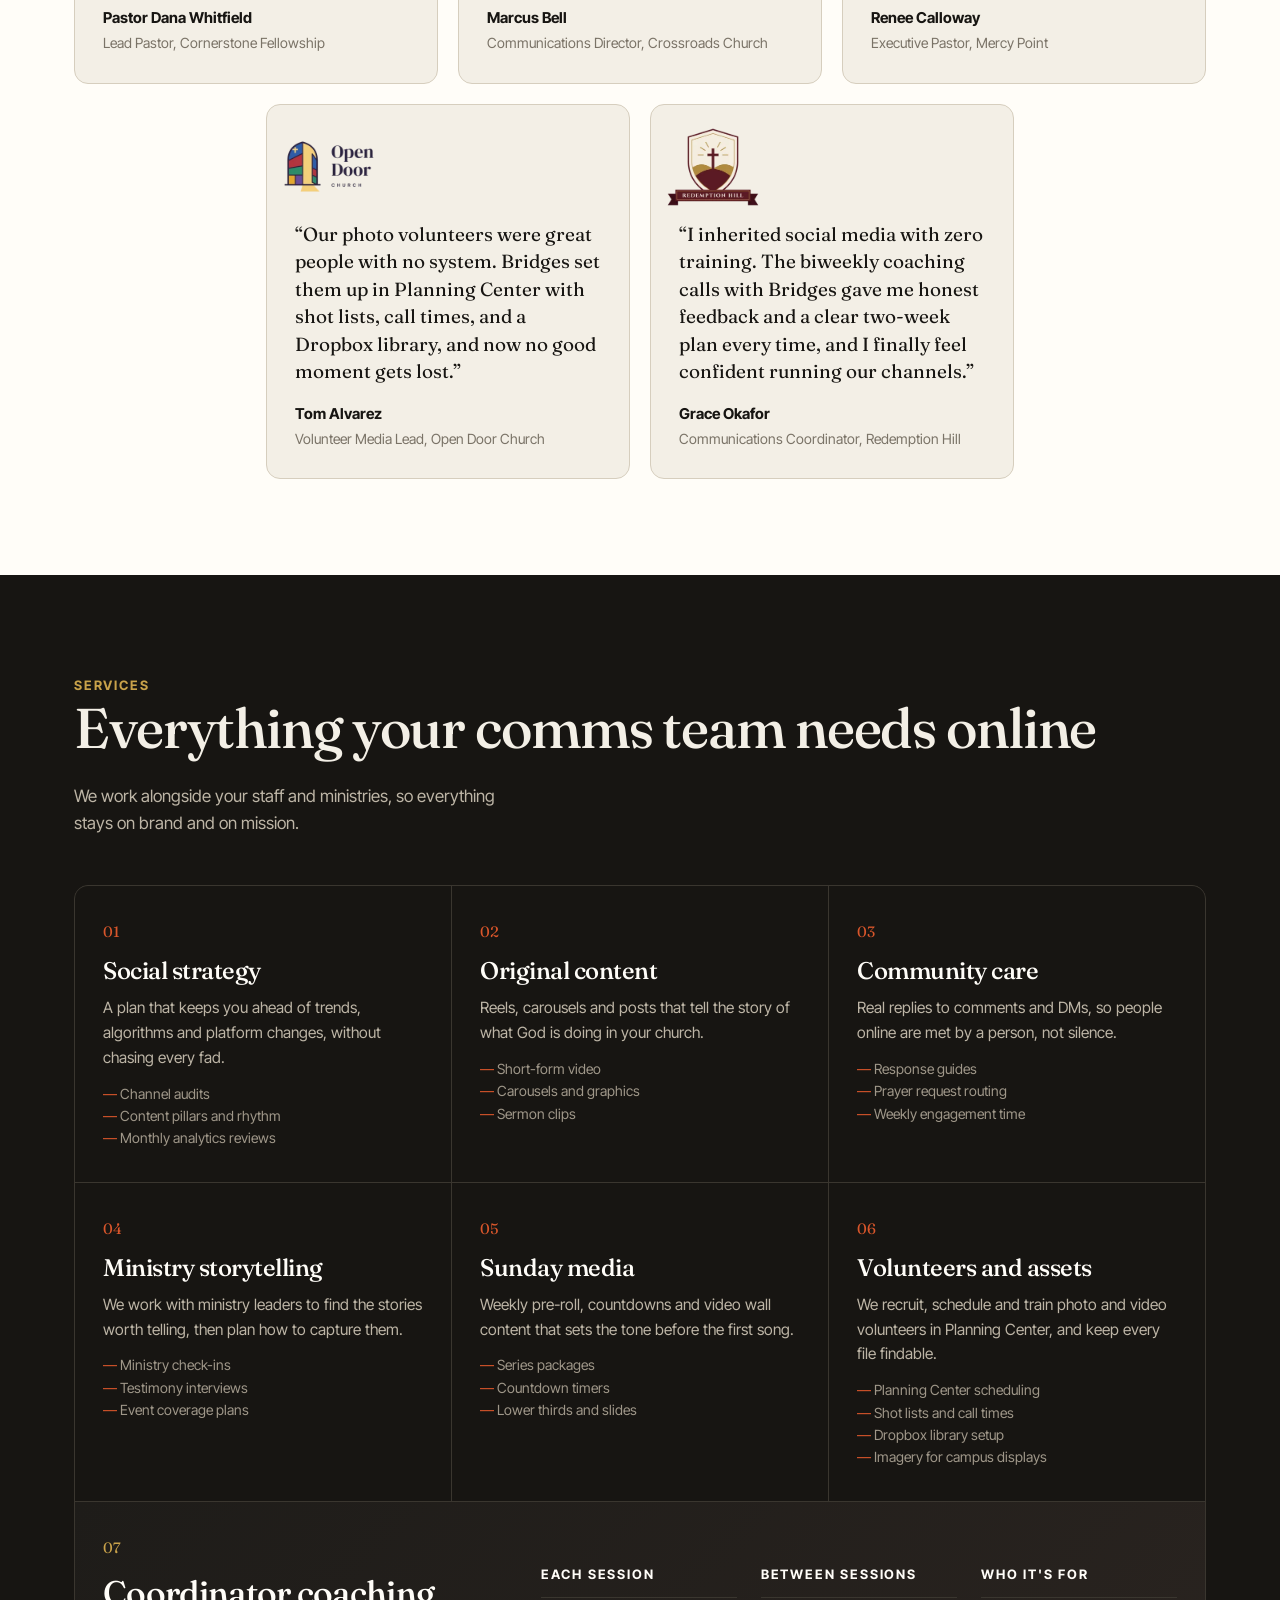
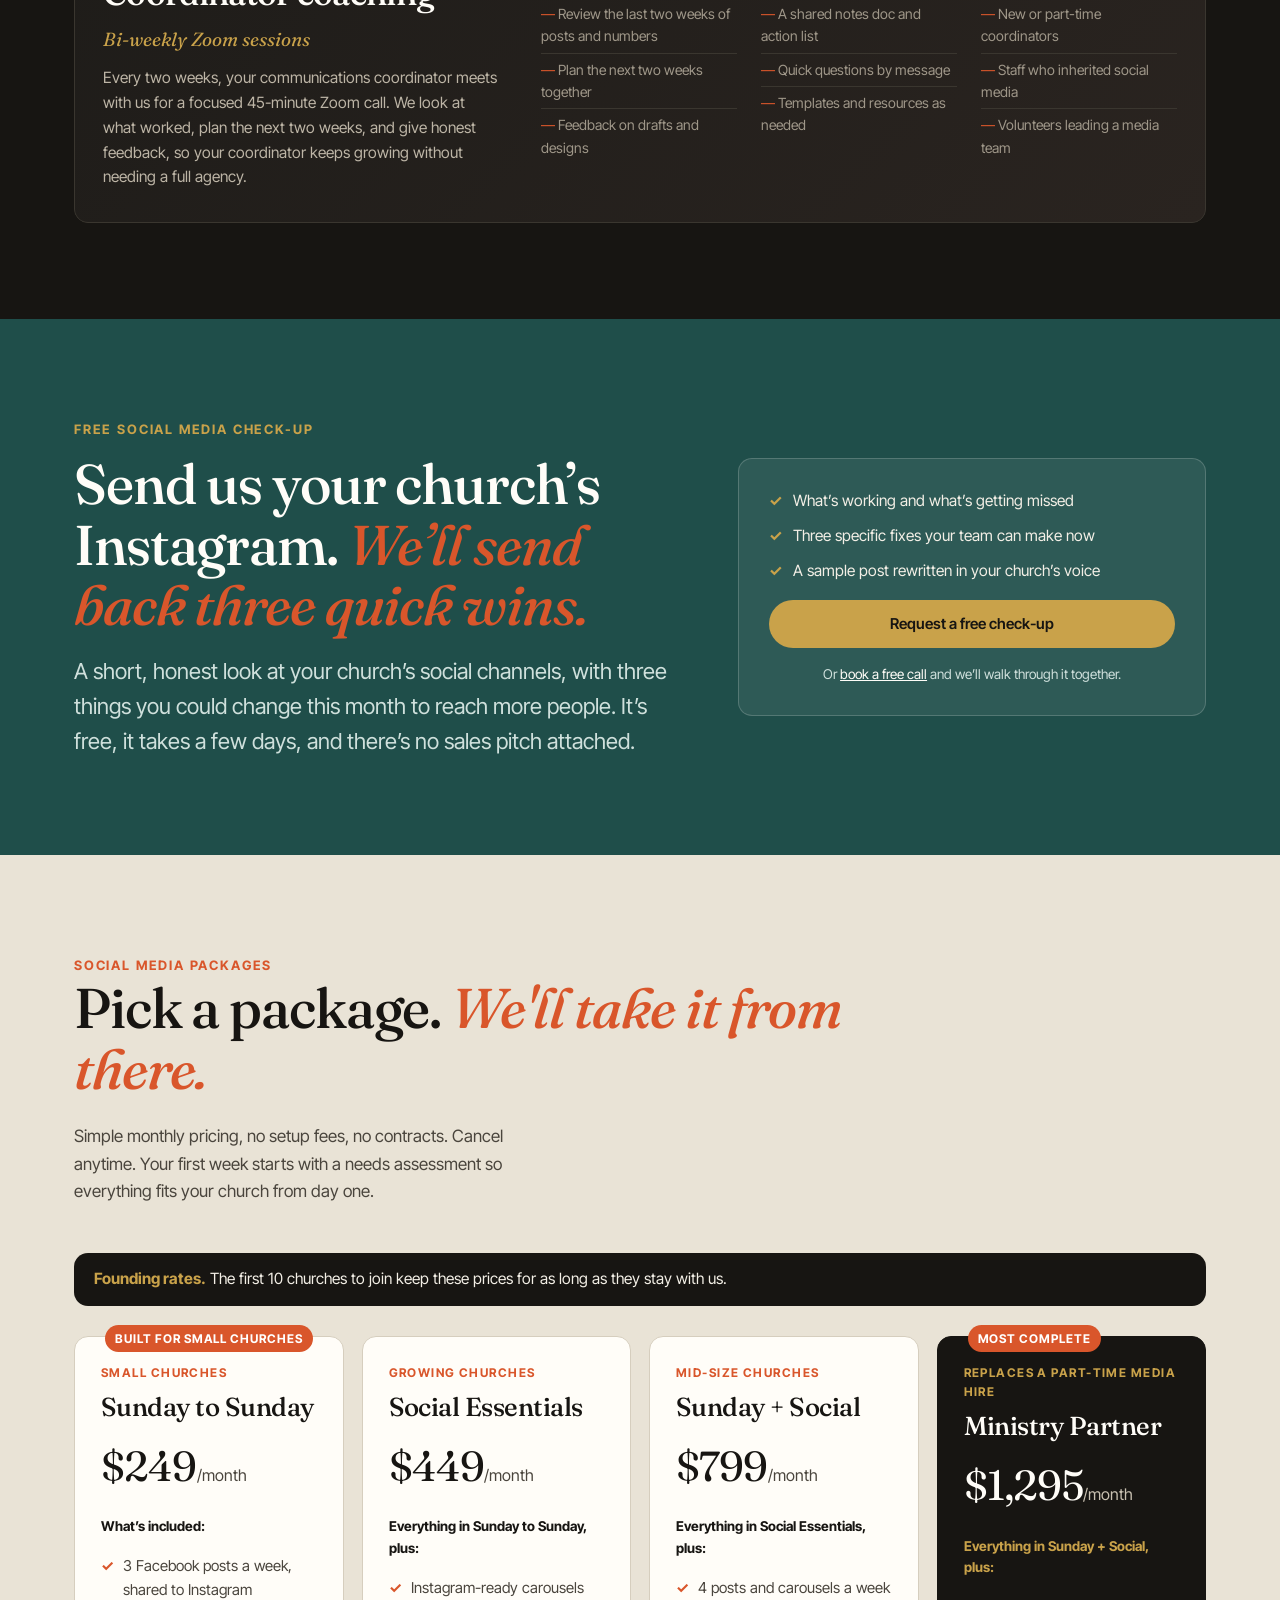
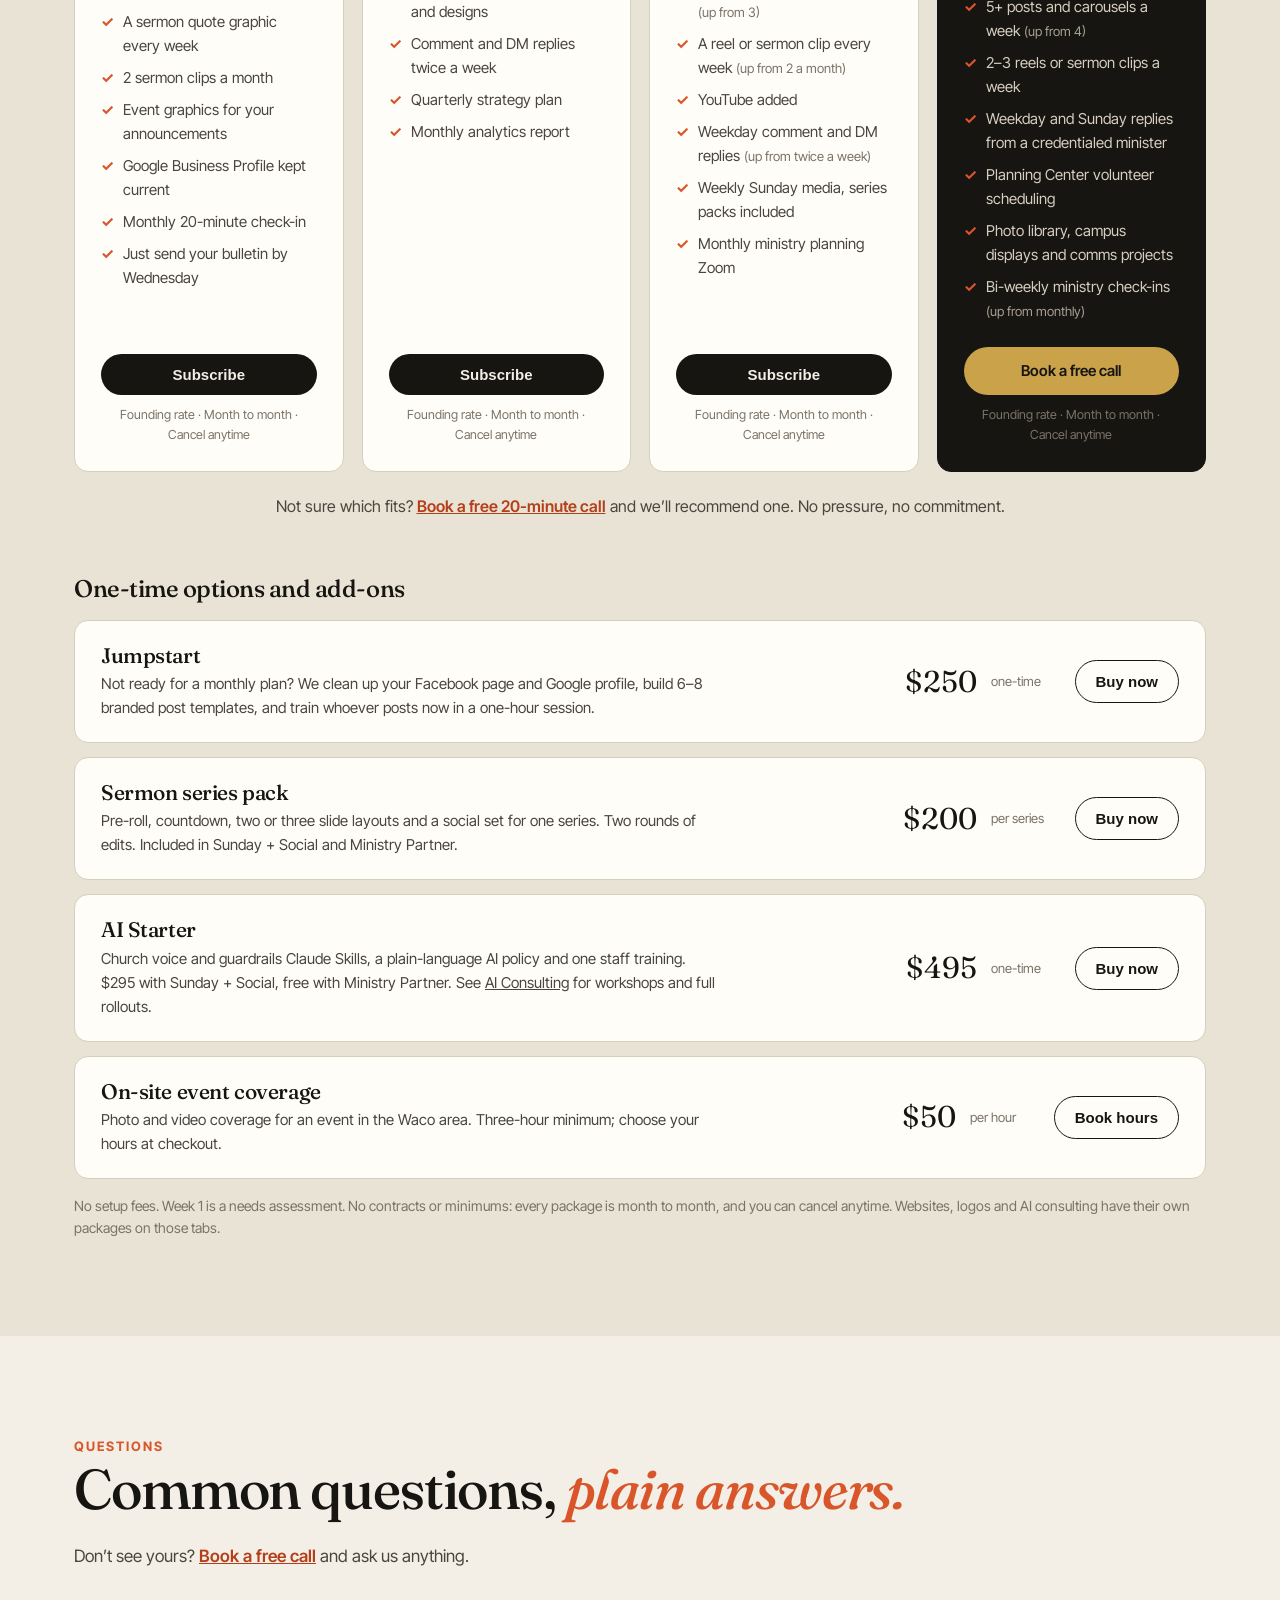
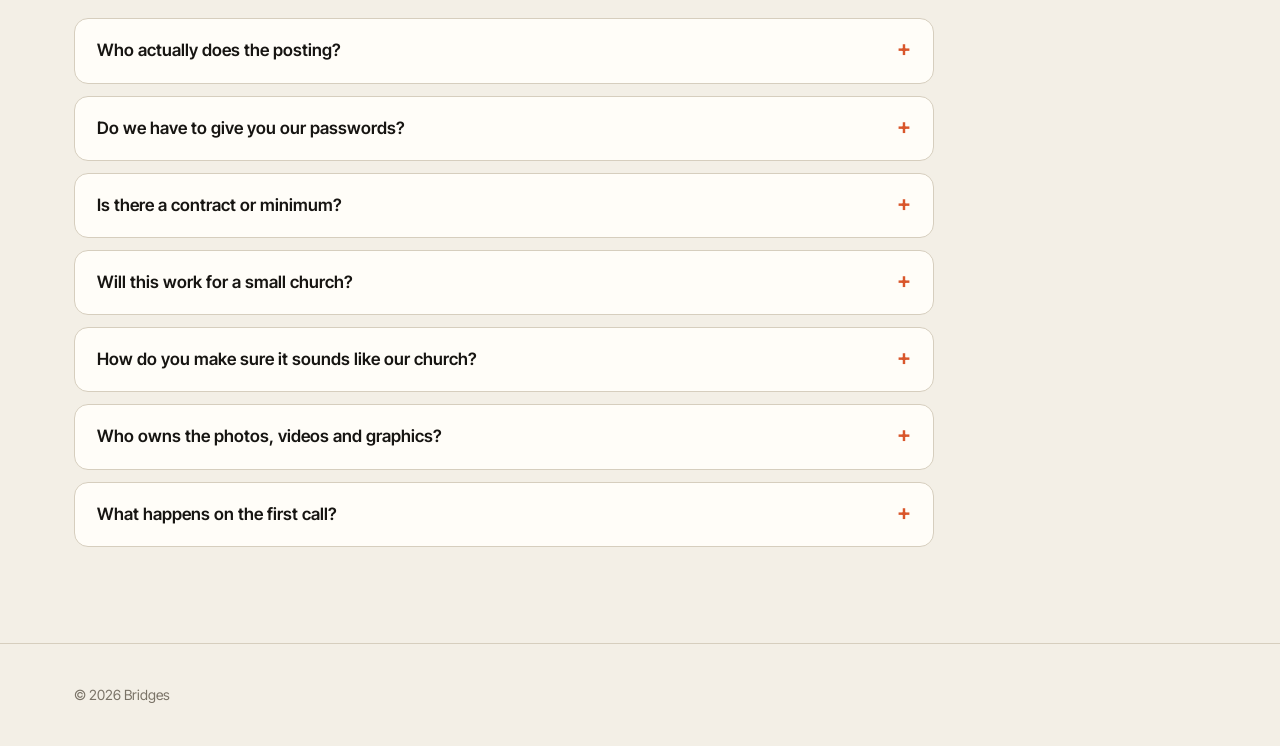
==== commit 5bc0e23d: "Show how packages build on each other" ====
--- a/index.html
+++ b/index.html
@@ -157,6 +157,7 @@
 .tq figcaption{display:grid;gap:2px;font-size:14px;color:var(--muted)}.tq figcaption b{color:var(--ink);font-size:15px}
 @media (max-width:980px){.tq-grid{grid-template-columns:1fr 1fr}.tq,.tq:nth-child(4){grid-column:auto}}
 @media (max-width:640px){.tq-grid{grid-template-columns:1fr}.tq-logos{justify-content:center}.tq-logos img{height:56px}}
+.plan .plus{font-size:13.5px;font-weight:700;color:var(--ink);margin:6px 0 -2px}.plan.feat .plus{color:var(--gold)}.plan .up{color:var(--muted);font-size:13px;white-space:nowrap}.plan.feat .up{color:#A79F92}
 </style>
 </head>
 <body>
@@ -339,7 +340,7 @@
   <div class="wrap">
     <div class="sec-head"><div><span class="eyebrow">Social media packages</span><h2>Pick a package. <em class="ital">We'll take it from there.</em></h2></div><p>Simple monthly pricing, no setup fees, no contracts. Cancel anytime. Your first week starts with a needs assessment so everything fits your church from day one.</p></div>
     <div class="founding"><b>Founding rates.</b> The first 10 churches to join keep these prices for as long as they stay with us.</div>
-    <div class="plans"><div class="plan"><span class="pop">Built for small churches</span><span class="len">Small churches</span><h3>Sunday to Sunday</h3><p class="price"><b>$249</b>/month</p><ul><li>3 Facebook posts a week, shared to Instagram</li><li>A sermon quote graphic every week</li><li>2 sermon clips a month</li><li>Event graphics for your announcements</li><li>Google Business Profile kept current</li><li>Monthly 20-minute check-in</li><li>Just send your bulletin by Wednesday</li></ul><button class="btn buy" type="button" data-plan="sundaytosunday">Subscribe</button><span class="small">Founding rate · Month to month · Cancel anytime</span></div><div class="plan"><span class="len">Growing churches</span><h3>Social Essentials</h3><p class="price"><b>$449</b>/month</p><ul><li>3 posts and carousels a week</li><li>2 reels or sermon clips a month</li><li>Instagram and Facebook</li><li>Comment and DM replies twice a week</li><li>Quarterly strategy plan</li><li>Monthly analytics report</li></ul><button class="btn buy" type="button" data-plan="essentials">Subscribe</button><span class="small">Founding rate · Month to month · Cancel anytime</span></div><div class="plan"><span class="len">Mid-size churches</span><h3>Sunday + Social</h3><p class="price"><b>$799</b>/month</p><ul><li>4 posts and carousels a week</li><li>A reel or sermon clip every week</li><li>Instagram, Facebook and YouTube</li><li>Weekday comment and DM replies</li><li>Weekly Sunday media, series packs included</li><li>Monthly ministry check-in and Zoom</li></ul><button class="btn buy" type="button" data-plan="sunday">Subscribe</button><span class="small">Founding rate · Month to month · Cancel anytime</span></div><div class="plan feat"><span class="pop">Most complete</span><span class="len">Replaces a part-time media hire</span><h3>Ministry Partner</h3><p class="price"><b>$1,295</b>/month</p><ul><li>5+ posts and carousels a week</li><li>2–3 reels or sermon clips a week</li><li>Weekday and Sunday replies from a credentialed minister</li><li>Weekly Sunday media, series packs included</li><li>Planning Center volunteer scheduling</li><li>Photo library, campus displays and comms projects</li><li>Bi-weekly ministry check-ins and Zoom</li></ul><a class="btn" href="contact.html#book">Book a free call</a><span class="small">Founding rate · Month to month · Cancel anytime</span></div></div>
+    <div class="plans"><div class="plan"><span class="pop">Built for small churches</span><span class="len">Small churches</span><h3>Sunday to Sunday</h3><p class="price"><b>$249</b>/month</p><p class="plus">What’s included:</p><ul><li>3 Facebook posts a week, shared to Instagram</li><li>A sermon quote graphic every week</li><li>2 sermon clips a month</li><li>Event graphics for your announcements</li><li>Google Business Profile kept current</li><li>Monthly 20-minute check-in</li><li>Just send your bulletin by Wednesday</li></ul><button class="btn buy" type="button" data-plan="sundaytosunday">Subscribe</button><span class="small">Founding rate · Month to month · Cancel anytime</span></div><div class="plan"><span class="len">Growing churches</span><h3>Social Essentials</h3><p class="price"><b>$449</b>/month</p><p class="plus">Everything in Sunday to Sunday, plus:</p><ul><li>Instagram-ready carousels and designs</li><li>Comment and DM replies twice a week</li><li>Quarterly strategy plan</li><li>Monthly analytics report</li></ul><button class="btn buy" type="button" data-plan="essentials">Subscribe</button><span class="small">Founding rate · Month to month · Cancel anytime</span></div><div class="plan"><span class="len">Mid-size churches</span><h3>Sunday + Social</h3><p class="price"><b>$799</b>/month</p><p class="plus">Everything in Social Essentials, plus:</p><ul><li>4 posts and carousels a week <span class="up">(up from 3)</span></li><li>A reel or sermon clip every week <span class="up">(up from 2 a month)</span></li><li>YouTube added</li><li>Weekday comment and DM replies <span class="up">(up from twice a week)</span></li><li>Weekly Sunday media, series packs included</li><li>Monthly ministry planning Zoom</li></ul><button class="btn buy" type="button" data-plan="sunday">Subscribe</button><span class="small">Founding rate · Month to month · Cancel anytime</span></div><div class="plan feat"><span class="pop">Most complete</span><span class="len">Replaces a part-time media hire</span><h3>Ministry Partner</h3><p class="price"><b>$1,295</b>/month</p><p class="plus">Everything in Sunday + Social, plus:</p><ul><li>5+ posts and carousels a week <span class="up">(up from 4)</span></li><li>2–3 reels or sermon clips a week</li><li>Weekday and Sunday replies from a credentialed minister</li><li>Planning Center volunteer scheduling</li><li>Photo library, campus displays and comms projects</li><li>Bi-weekly ministry check-ins <span class="up">(up from monthly)</span></li></ul><a class="btn" href="contact.html#book">Book a free call</a><span class="small">Founding rate · Month to month · Cancel anytime</span></div></div>
     <p class="plans-help">Not sure which fits? <a href="contact.html#book">Book a free 20-minute call</a> and we’ll recommend one. No pressure, no commitment.</p>
     <h3 style="font-size:24px;margin:56px 0 16px">One-time options and add-ons</h3>
     <div class="addons"><div class="addon"><div><h3>Jumpstart</h3><p>Not ready for a monthly plan? We clean up your Facebook page and Google profile, build 6–8 branded post templates, and train whoever posts now in a one-hour session.</p></div><div class="ar"><b>$250</b><span>one-time</span><button class="btn ghost buy" type="button" data-plan="jumpstart">Buy now</button></div></div><div class="addon"><div><h3>Sermon series pack</h3><p>Pre-roll, countdown, two or three slide layouts and a social set for one series. Two rounds of edits. Included in Sunday + Social and Ministry Partner.</p></div><div class="ar"><b>$200</b><span>per series</span><button class="btn ghost buy" type="button" data-plan="series">Buy now</button></div></div><div class="addon"><div><h3>AI Starter</h3><p>Church voice and guardrails Claude Skills, a plain-language AI policy and one staff training. $295 with Sunday + Social, free with Ministry Partner. See <a href="ai.html">AI Consulting</a> for workshops and full rollouts.</p></div><div class="ar"><b>$495</b><span>one-time</span><button class="btn ghost buy" type="button" data-plan="ai">Buy now</button></div></div><div class="addon"><div><h3>On-site event coverage</h3><p>Photo and video coverage for an event in the Waco area. Three-hour minimum; choose your hours at checkout.</p></div><div class="ar"><b>$50</b><span>per hour</span><button class="btn ghost buy" type="button" data-plan="event">Book hours</button></div></div></div>
